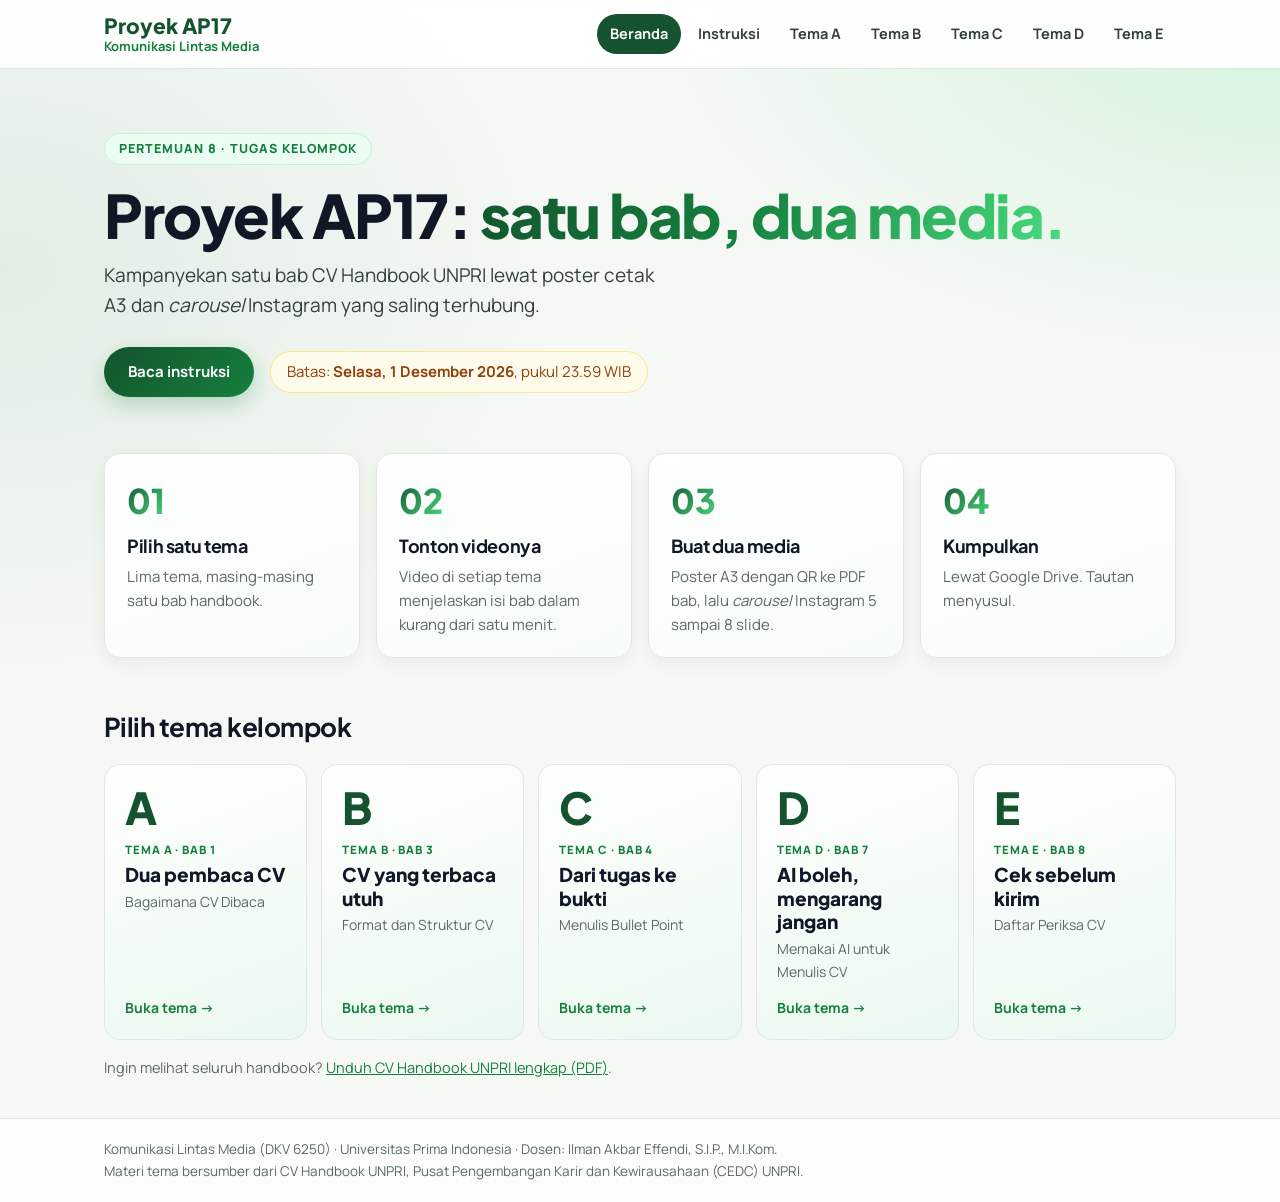
==== index.html @ fe6f1d39 "Situs Proyek AP17 KLM: beranda, instruksi, lima tema dengan video dan PDF Co-Authored-By: Claude Opu" ====
<!doctype html><html lang="id"><head><meta charset="utf-8"><meta name="viewport" content="width=device-width,initial-scale=1">
<title>Beranda · Proyek AP17 KLM</title><meta name="description" content="Proyek AP17 Komunikasi Lintas Media UNPRI">
<link rel="preconnect" href="https://fonts.googleapis.com"><link rel="preconnect" href="https://fonts.gstatic.com" crossorigin>
<link href="https://fonts.googleapis.com/css2?family=IBM+Plex+Mono:wght@500&family=Manrope:wght@400;600;700;800&family=Plus+Jakarta+Sans:wght@600;700;800&display=swap" rel="stylesheet">
<link rel="stylesheet" href="assets/style.css"></head><body><header class="bar"><div class="wrap barin"><a class="brand" href=""><span class="b1">Proyek AP17</span><span class="b2">Komunikasi Lintas Media</span></a><nav class="tabs"><a class="tab on" href="" aria-current="page">Beranda</a><a class="tab" href="instruksi/">Instruksi</a><a class="tab" href="tema-a/">Tema A</a><a class="tab" href="tema-b/">Tema B</a><a class="tab" href="tema-c/">Tema C</a><a class="tab" href="tema-d/">Tema D</a><a class="tab" href="tema-e/">Tema E</a></nav></div></header><main class="wrap"><section class="hero"><span class="pill">PERTEMUAN 8 · TUGAS KELOMPOK</span>
<h1>Proyek AP17: <span class="grad">satu bab, dua media.</span></h1>
<p class="lead">Kampanyekan satu bab CV Handbook UNPRI lewat poster cetak A3 dan <i>carousel</i> Instagram yang saling terhubung.</p>
<div class="herobtn"><a class="btn" href="instruksi/">Baca instruksi</a><span class="due">Batas: <b>Selasa, 1 Desember 2026</b>, pukul 23.59 WIB</span></div></section>
<section class="steps">
<div class="step"><span class="no">01</span><h3>Pilih satu tema</h3><p>Lima tema, masing-masing satu bab handbook.</p></div>
<div class="step"><span class="no">02</span><h3>Tonton videonya</h3><p>Video di setiap tema menjelaskan isi bab dalam kurang dari satu menit.</p></div>
<div class="step"><span class="no">03</span><h3>Buat dua media</h3><p>Poster A3 dengan QR ke PDF bab, lalu <i>carousel</i> Instagram 5 sampai 8 slide.</p></div>
<div class="step"><span class="no">04</span><h3>Kumpulkan</h3><p>Lewat Google Drive. Tautan menyusul.</p></div></section>
<h2 class="sec">Pilih tema kelompok</h2><div class="tgrid"><a class="tcard" href="tema-a/"><span class="tl">A</span><span class="tb">TEMA A · BAB 1</span><span class="tj">Dua pembaca CV</span><span class="ts">Bagaimana CV Dibaca</span><span class="tgo">Buka tema</span></a><a class="tcard" href="tema-b/"><span class="tl">B</span><span class="tb">TEMA B · BAB 3</span><span class="tj">CV yang terbaca utuh</span><span class="ts">Format dan Struktur CV</span><span class="tgo">Buka tema</span></a><a class="tcard" href="tema-c/"><span class="tl">C</span><span class="tb">TEMA C · BAB 4</span><span class="tj">Dari tugas ke bukti</span><span class="ts">Menulis Bullet Point</span><span class="tgo">Buka tema</span></a><a class="tcard" href="tema-d/"><span class="tl">D</span><span class="tb">TEMA D · BAB 7</span><span class="tj">AI boleh, mengarang jangan</span><span class="ts">Memakai AI untuk Menulis CV</span><span class="tgo">Buka tema</span></a><a class="tcard" href="tema-e/"><span class="tl">E</span><span class="tb">TEMA E · BAB 8</span><span class="tj">Cek sebelum kirim</span><span class="ts">Daftar Periksa CV</span><span class="tgo">Buka tema</span></a></div>
<p class="muted small">Ingin melihat seluruh handbook? <a href="pdf/CV_Handbook_UNPRI_Lengkap.pdf">Unduh CV Handbook UNPRI lengkap (PDF)</a>.</p></main>
<footer class="foot"><div class="wrap">Komunikasi Lintas Media (DKV 6250) · Universitas Prima Indonesia · Dosen: Ilman Akbar Effendi, S.I.P., M.I.Kom.<br>Materi tema bersumber dari CV Handbook UNPRI, Pusat Pengembangan Karir dan Kewirausahaan (CEDC) UNPRI.</div></footer>
<script src="assets/site.js"></script></body></html>
---- assets/style.css ----
:root{--deep:#14532D;--acc:#15803D;--light:#4ADE80;--soft:#ECFDF3;--aline:#BBF7D0;--ink:#101828;--ink2:#33413A;--muted:#5B6B60;--muted2:#8B978E;--paper:#F5F8F4;--line:#E1E8DF;--amberT:#92400E;--amberB:#FFFBEB;--amberL:#FDE68A}
*{box-sizing:border-box}
html{scroll-behavior:smooth}
body{margin:0;font-family:Manrope,system-ui,sans-serif;color:var(--ink2);font-size:17px;line-height:1.6;background:radial-gradient(900px 520px at 100% 0,rgba(74,222,128,.20),transparent 70%),radial-gradient(800px 600px at 0 30%,rgba(21,128,61,.09),transparent 70%),var(--paper);background-attachment:fixed;min-height:100vh;display:flex;flex-direction:column}
main{flex:1}
.wrap{max-width:1120px;margin:0 auto;padding:0 24px}
a{color:var(--acc)}
h1,h2,h3{font-family:'Plus Jakarta Sans',sans-serif;color:var(--ink);letter-spacing:-.02em}
.grad{color:var(--acc);background:linear-gradient(120deg,var(--deep),var(--acc) 45%,var(--light));-webkit-background-clip:text;background-clip:text;-webkit-text-fill-color:transparent}
.bar{position:sticky;top:0;z-index:10;background:rgba(255,255,255,.88);backdrop-filter:blur(10px);border-bottom:1px solid var(--line)}
.barin{display:flex;align-items:center;gap:24px;min-height:68px}
.brand{display:flex;flex-direction:column;text-decoration:none;line-height:1.15;flex:none}
.b1{font-family:'Plus Jakarta Sans';font-weight:800;font-size:21px;color:var(--deep)}
.b2{font-weight:700;font-size:13px;color:var(--acc)}
.tabs{display:flex;gap:4px;overflow-x:auto;scrollbar-width:none;margin-left:auto}
.tabs::-webkit-scrollbar{display:none}
.tab{white-space:nowrap;text-decoration:none;color:var(--ink2);font-weight:700;font-size:14.5px;padding:8px 13px;border-radius:999px}
.tab:hover{background:var(--soft);color:var(--deep)}
.tab.on{background:var(--deep);color:#fff}
.pill{display:inline-block;font-weight:800;font-size:12.5px;letter-spacing:.08em;color:var(--acc);background:var(--soft);border:1.5px solid var(--aline);border-radius:999px;padding:5px 14px}
.hero{padding:64px 0 32px}
.hero h1{font-size:clamp(36px,6vw,60px);line-height:1.05;font-weight:800;margin:18px 0 14px;letter-spacing:-.025em}
.lead{font-size:19px;max-width:46ch;color:var(--ink2);margin:0}
.herobtn{display:flex;flex-wrap:wrap;gap:16px;align-items:center;margin-top:26px}
.btn{display:inline-block;text-align:center;text-decoration:none;font-weight:700;font-size:15px;color:#fff;background:linear-gradient(135deg,var(--deep),var(--acc));border-radius:999px;padding:13px 24px;box-shadow:0 8px 20px rgba(21,128,61,.25)}
.btn:hover{filter:brightness(1.08)}
.btn2{display:inline-block;text-align:center;text-decoration:none;font-weight:700;font-size:15px;color:var(--deep);background:#fff;border:1.5px solid var(--aline);border-radius:999px;padding:11px 22px}
.due{font-size:15px;color:var(--amberT);background:var(--amberB);border:1.5px solid var(--amberL);border-radius:999px;padding:8px 16px}
.steps{display:grid;grid-template-columns:repeat(4,1fr);gap:16px;margin:24px 0 48px}
.step{background:linear-gradient(160deg,#fff,#F6FCF8);border:1px solid var(--line);border-radius:16px;padding:20px 22px;box-shadow:0 6px 18px rgba(16,24,40,.05)}
.step .no{font-family:'Plus Jakarta Sans';font-weight:800;font-size:34px;color:var(--acc);background:linear-gradient(135deg,var(--deep),var(--light));-webkit-background-clip:text;background-clip:text;-webkit-text-fill-color:transparent}
.step h3{margin:4px 0 4px;font-size:18px}.step p{margin:0;font-size:15px;color:var(--muted)}
h2.sec{font-size:26px;margin:0 0 16px}
.tgrid{display:grid;grid-template-columns:repeat(auto-fill,minmax(200px,1fr));gap:14px;margin-bottom:16px}
.tcard{position:relative;display:flex;flex-direction:column;gap:4px;text-decoration:none;background:linear-gradient(160deg,#fff,#EAF8EF);border:1px solid var(--line);border-radius:16px;padding:20px;color:var(--ink2);transition:transform .15s,box-shadow .15s;min-height:210px}
.tcard:hover{transform:translateY(-3px);box-shadow:0 14px 30px rgba(16,24,40,.10)}
.tl{font-family:'Plus Jakarta Sans';font-weight:800;font-size:44px;line-height:1;color:var(--deep)}
.tb{font-size:11.5px;font-weight:800;letter-spacing:.08em;color:var(--acc);margin-top:8px}
.tj{font-family:'Plus Jakarta Sans';font-weight:800;font-size:19px;color:var(--ink);line-height:1.25}
.ts{font-size:14px;color:var(--muted)}
.tgo{margin-top:auto;padding-top:10px;font-weight:700;font-size:14px;color:var(--acc)}
.tgo:after{content:" \2192"}
.muted{color:var(--muted)}.small{font-size:14.5px}
.doc{max-width:780px;margin:48px auto 24px;background:#fff;border:1px solid var(--line);border-radius:18px;padding:40px 48px;box-shadow:0 10px 30px rgba(16,24,40,.06)}
.doc h1{font-size:clamp(28px,4vw,40px);line-height:1.12;margin:16px 0 20px;font-weight:800}
.doc h2{font-size:21px;margin:30px 0 10px;padding-top:4px}
.doc ol{padding-left:22px}.doc li{margin:6px 0}
.meta{display:grid;grid-template-columns:200px 1fr;gap:8px 16px;margin:0;padding:18px 20px;background:var(--soft);border:1px solid var(--aline);border-radius:14px}
.meta dt{font-weight:700;color:var(--deep)}.meta dd{margin:0}
code{font-family:'IBM Plex Mono',monospace;font-size:.86em;background:var(--paper);border:1px solid var(--line);border-radius:6px;padding:1px 6px;word-break:break-all}
.callout{background:var(--paper);border-left:4px solid var(--acc);border-radius:0 12px 12px 0;padding:14px 18px;margin-top:20px}
.tlist{display:grid;gap:8px}.tlist a{display:block;text-decoration:none;color:var(--ink2);background:var(--paper);border:1px solid var(--line);border-radius:12px;padding:10px 14px}.tlist a:hover{border-color:var(--aline);background:var(--soft)}
.thead{padding:48px 0 20px}
.thead h1{font-size:clamp(34px,5.5vw,56px);line-height:1.05;font-weight:800;margin:16px 0 12px;letter-spacing:-.025em}
.vid{background:#fff;border:1px solid var(--line);border-radius:18px;padding:10px;box-shadow:0 14px 34px rgba(16,24,40,.10)}
.vid video{display:block;width:100%;border-radius:12px;aspect-ratio:16/9;background:#F5F8F4}
.two{display:grid;grid-template-columns:1.6fr 1fr;gap:18px;margin:22px 0 28px;align-items:start}
.card{background:#fff;border:1px solid var(--line);border-radius:16px;padding:24px 26px}
.card h2{font-size:21px;margin:0 0 10px}
.inti{padding-left:22px;margin:0 0 12px}.inti li{margin:10px 0}.inti li::marker{font-family:'Plus Jakarta Sans';font-weight:800;color:var(--acc)}
.kit{display:flex;flex-direction:column;gap:10px;background:linear-gradient(160deg,#fff,#F6FCF8)}
.kit p{margin:0}
.qr{width:170px;height:170px;align-self:center;border:1px solid var(--line);border-radius:10px;margin:4px 0}
.url{display:flex;gap:8px;align-items:stretch}.url code{flex:1;font-size:12.5px;padding:8px}
.copy{font:700 13.5px Manrope,sans-serif;border:1.5px solid var(--aline);background:var(--soft);color:var(--deep);border-radius:10px;padding:0 14px;cursor:pointer}
.pn{display:flex;justify-content:space-between;gap:12px;margin-bottom:48px}
.pn a{text-decoration:none;font-weight:700;font-size:15px;background:#fff;border:1px solid var(--line);border-radius:999px;padding:10px 18px}
.pn a:not(.r):before{content:"\2190  "}.pn a.r:after{content:"  \2192"}
.foot{border-top:1px solid var(--line);background:rgba(255,255,255,.7);font-size:13.5px;color:var(--muted);padding:20px 0;margin-top:24px}
@media (max-width:900px){.steps{grid-template-columns:1fr 1fr}.two{grid-template-columns:1fr}}
@media (max-width:640px){.barin{flex-direction:column;align-items:stretch;gap:6px;padding-top:10px;padding-bottom:8px}.tabs{margin-left:0}.b1{font-size:19px}.wrap{padding:0 16px}.steps{grid-template-columns:1fr}.doc{padding:26px 20px;margin-top:24px}.meta{grid-template-columns:1fr;gap:2px}.meta dd{margin-bottom:8px}.hero{padding-top:36px}.pn{flex-direction:column}}
@media (prefers-reduced-motion:reduce){.tcard{transition:none}html{scroll-behavior:auto}}
@media (max-width:640px){.steps{grid-template-columns:1fr 1fr;gap:10px}.step{padding:14px 14px}.step .no{font-size:26px}.step h3{font-size:16px}.step p{font-size:13.5px}.tgrid{grid-template-columns:1fr 1fr;gap:10px}.tcard{min-height:170px;padding:16px}.tl{font-size:34px}.tj{font-size:16.5px}}
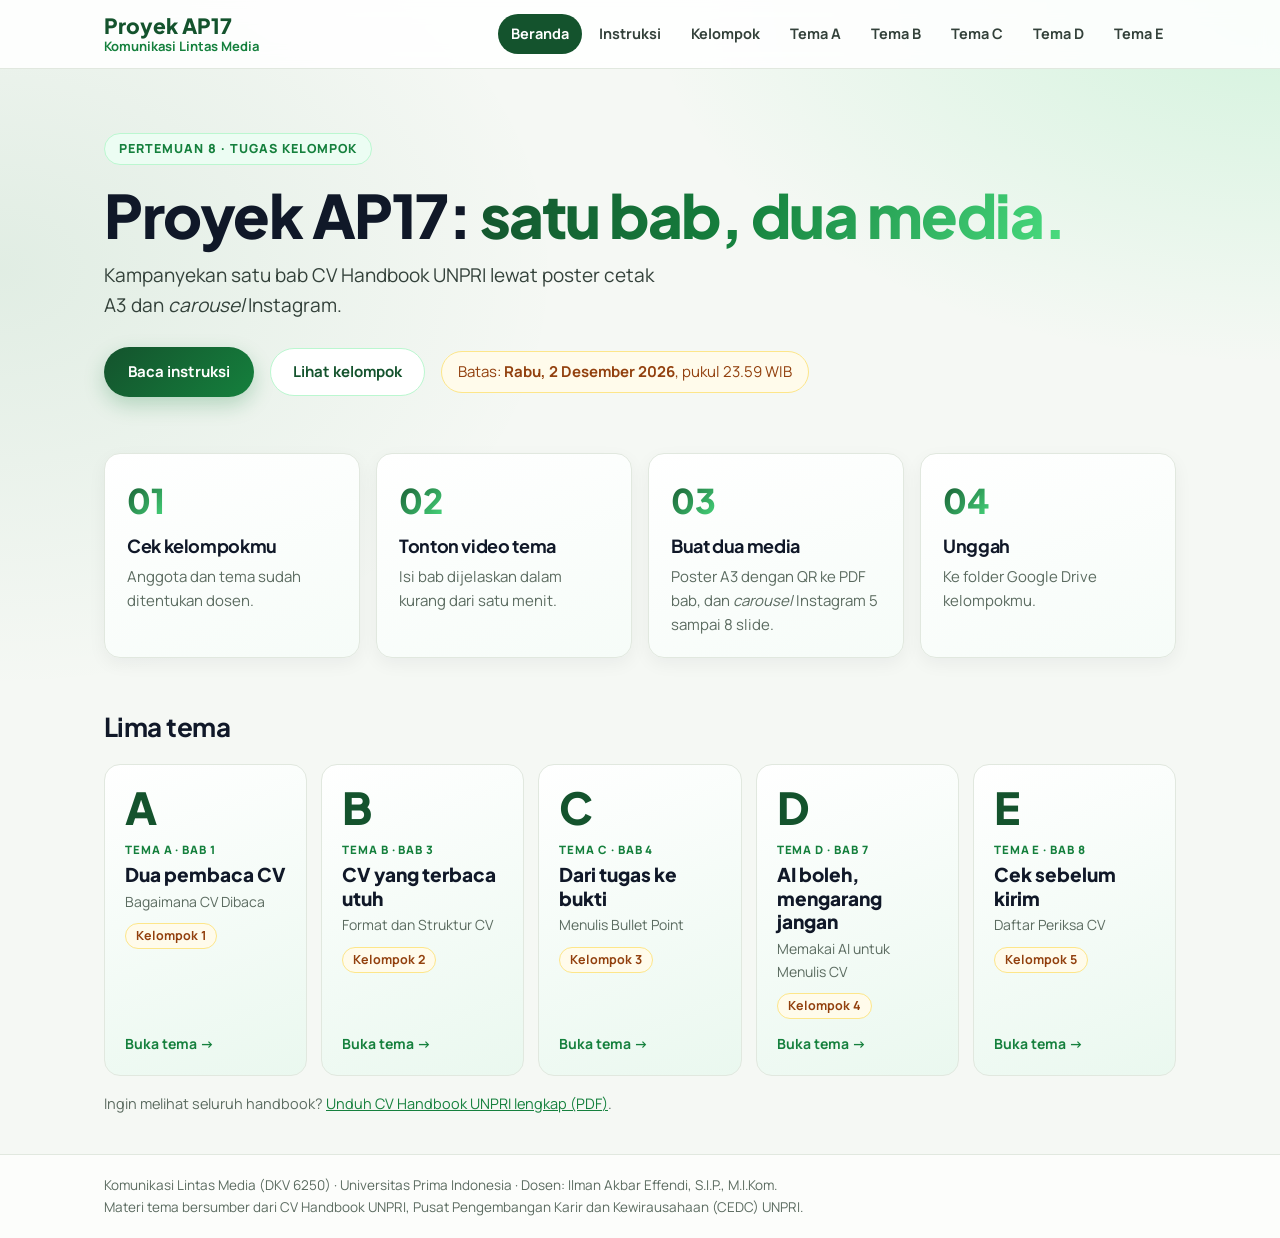
==== commit 3d0b5443: "Instruksi berbentuk poin, halaman Kelompok, rubrik, logo CEDC, batas 2 Desember Co-Authored-By: Clau" ====
--- a/index.html
+++ b/index.html
@@ -2,16 +2,16 @@
 <title>Beranda · Proyek AP17 KLM</title><meta name="description" content="Proyek AP17 Komunikasi Lintas Media UNPRI">
 <link rel="preconnect" href="https://fonts.googleapis.com"><link rel="preconnect" href="https://fonts.gstatic.com" crossorigin>
 <link href="https://fonts.googleapis.com/css2?family=IBM+Plex+Mono:wght@500&family=Manrope:wght@400;600;700;800&family=Plus+Jakarta+Sans:wght@600;700;800&display=swap" rel="stylesheet">
-<link rel="stylesheet" href="assets/style.css"></head><body><header class="bar"><div class="wrap barin"><a class="brand" href=""><span class="b1">Proyek AP17</span><span class="b2">Komunikasi Lintas Media</span></a><nav class="tabs"><a class="tab on" href="" aria-current="page">Beranda</a><a class="tab" href="instruksi/">Instruksi</a><a class="tab" href="tema-a/">Tema A</a><a class="tab" href="tema-b/">Tema B</a><a class="tab" href="tema-c/">Tema C</a><a class="tab" href="tema-d/">Tema D</a><a class="tab" href="tema-e/">Tema E</a></nav></div></header><main class="wrap"><section class="hero"><span class="pill">PERTEMUAN 8 · TUGAS KELOMPOK</span>
+<link rel="stylesheet" href="assets/style.css"></head><body><header class="bar"><div class="wrap barin"><a class="brand" href=""><span class="b1">Proyek AP17</span><span class="b2">Komunikasi Lintas Media</span></a><nav class="tabs"><a class="tab on" href="" aria-current="page">Beranda</a><a class="tab" href="instruksi/">Instruksi</a><a class="tab" href="kelompok/">Kelompok</a><a class="tab" href="tema-a/">Tema A</a><a class="tab" href="tema-b/">Tema B</a><a class="tab" href="tema-c/">Tema C</a><a class="tab" href="tema-d/">Tema D</a><a class="tab" href="tema-e/">Tema E</a></nav></div></header><main class="wrap"><section class="hero"><span class="pill">PERTEMUAN 8 · TUGAS KELOMPOK</span>
 <h1>Proyek AP17: <span class="grad">satu bab, dua media.</span></h1>
-<p class="lead">Kampanyekan satu bab CV Handbook UNPRI lewat poster cetak A3 dan <i>carousel</i> Instagram yang saling terhubung.</p>
-<div class="herobtn"><a class="btn" href="instruksi/">Baca instruksi</a><span class="due">Batas: <b>Selasa, 1 Desember 2026</b>, pukul 23.59 WIB</span></div></section>
+<p class="lead">Kampanyekan satu bab CV Handbook UNPRI lewat poster cetak A3 dan <i>carousel</i> Instagram.</p>
+<div class="herobtn"><a class="btn" href="instruksi/">Baca instruksi</a><a class="btn2" href="kelompok/">Lihat kelompok</a><span class="due">Batas: <b>Rabu, 2 Desember 2026</b>, pukul 23.59 WIB</span></div></section>
 <section class="steps">
-<div class="step"><span class="no">01</span><h3>Pilih satu tema</h3><p>Lima tema, masing-masing satu bab handbook.</p></div>
-<div class="step"><span class="no">02</span><h3>Tonton videonya</h3><p>Video di setiap tema menjelaskan isi bab dalam kurang dari satu menit.</p></div>
-<div class="step"><span class="no">03</span><h3>Buat dua media</h3><p>Poster A3 dengan QR ke PDF bab, lalu <i>carousel</i> Instagram 5 sampai 8 slide.</p></div>
-<div class="step"><span class="no">04</span><h3>Kumpulkan</h3><p>Lewat Google Drive. Tautan menyusul.</p></div></section>
-<h2 class="sec">Pilih tema kelompok</h2><div class="tgrid"><a class="tcard" href="tema-a/"><span class="tl">A</span><span class="tb">TEMA A · BAB 1</span><span class="tj">Dua pembaca CV</span><span class="ts">Bagaimana CV Dibaca</span><span class="tgo">Buka tema</span></a><a class="tcard" href="tema-b/"><span class="tl">B</span><span class="tb">TEMA B · BAB 3</span><span class="tj">CV yang terbaca utuh</span><span class="ts">Format dan Struktur CV</span><span class="tgo">Buka tema</span></a><a class="tcard" href="tema-c/"><span class="tl">C</span><span class="tb">TEMA C · BAB 4</span><span class="tj">Dari tugas ke bukti</span><span class="ts">Menulis Bullet Point</span><span class="tgo">Buka tema</span></a><a class="tcard" href="tema-d/"><span class="tl">D</span><span class="tb">TEMA D · BAB 7</span><span class="tj">AI boleh, mengarang jangan</span><span class="ts">Memakai AI untuk Menulis CV</span><span class="tgo">Buka tema</span></a><a class="tcard" href="tema-e/"><span class="tl">E</span><span class="tb">TEMA E · BAB 8</span><span class="tj">Cek sebelum kirim</span><span class="ts">Daftar Periksa CV</span><span class="tgo">Buka tema</span></a></div>
+<div class="step"><span class="no">01</span><h3>Cek kelompokmu</h3><p>Anggota dan tema sudah ditentukan dosen.</p></div>
+<div class="step"><span class="no">02</span><h3>Tonton video tema</h3><p>Isi bab dijelaskan dalam kurang dari satu menit.</p></div>
+<div class="step"><span class="no">03</span><h3>Buat dua media</h3><p>Poster A3 dengan QR ke PDF bab, dan <i>carousel</i> Instagram 5 sampai 8 slide.</p></div>
+<div class="step"><span class="no">04</span><h3>Unggah</h3><p>Ke folder Google Drive kelompokmu.</p></div></section>
+<h2 class="sec">Lima tema</h2><div class="tgrid"><a class="tcard" href="tema-a/"><span class="tl">A</span><span class="tb">TEMA A · BAB 1</span><span class="tj">Dua pembaca CV</span><span class="ts">Bagaimana CV Dibaca</span><span class="tk">Kelompok 1</span><span class="tgo">Buka tema</span></a><a class="tcard" href="tema-b/"><span class="tl">B</span><span class="tb">TEMA B · BAB 3</span><span class="tj">CV yang terbaca utuh</span><span class="ts">Format dan Struktur CV</span><span class="tk">Kelompok 2</span><span class="tgo">Buka tema</span></a><a class="tcard" href="tema-c/"><span class="tl">C</span><span class="tb">TEMA C · BAB 4</span><span class="tj">Dari tugas ke bukti</span><span class="ts">Menulis Bullet Point</span><span class="tk">Kelompok 3</span><span class="tgo">Buka tema</span></a><a class="tcard" href="tema-d/"><span class="tl">D</span><span class="tb">TEMA D · BAB 7</span><span class="tj">AI boleh, mengarang jangan</span><span class="ts">Memakai AI untuk Menulis CV</span><span class="tk">Kelompok 4</span><span class="tgo">Buka tema</span></a><a class="tcard" href="tema-e/"><span class="tl">E</span><span class="tb">TEMA E · BAB 8</span><span class="tj">Cek sebelum kirim</span><span class="ts">Daftar Periksa CV</span><span class="tk">Kelompok 5</span><span class="tgo">Buka tema</span></a></div>
 <p class="muted small">Ingin melihat seluruh handbook? <a href="pdf/CV_Handbook_UNPRI_Lengkap.pdf">Unduh CV Handbook UNPRI lengkap (PDF)</a>.</p></main>
 <footer class="foot"><div class="wrap">Komunikasi Lintas Media (DKV 6250) · Universitas Prima Indonesia · Dosen: Ilman Akbar Effendi, S.I.P., M.I.Kom.<br>Materi tema bersumber dari CV Handbook UNPRI, Pusat Pengembangan Karir dan Kewirausahaan (CEDC) UNPRI.</div></footer>
 <script src="assets/site.js"></script></body></html>
--- a/assets/style.css
+++ b/assets/style.css
@@ -71,3 +71,33 @@
 @media (max-width:640px){.barin{flex-direction:column;align-items:stretch;gap:6px;padding-top:10px;padding-bottom:8px}.tabs{margin-left:0}.b1{font-size:19px}.wrap{padding:0 16px}.steps{grid-template-columns:1fr}.doc{padding:26px 20px;margin-top:24px}.meta{grid-template-columns:1fr;gap:2px}.meta dd{margin-bottom:8px}.hero{padding-top:36px}.pn{flex-direction:column}}
 @media (prefers-reduced-motion:reduce){.tcard{transition:none}html{scroll-behavior:auto}}
 @media (max-width:640px){.steps{grid-template-columns:1fr 1fr;gap:10px}.step{padding:14px 14px}.step .no{font-size:26px}.step h3{font-size:16px}.step p{font-size:13.5px}.tgrid{grid-template-columns:1fr 1fr;gap:10px}.tcard{min-height:170px;padding:16px}.tl{font-size:34px}.tj{font-size:16.5px}}
+.tk{font-size:12.5px;font-weight:700;color:var(--amberT);background:var(--amberB);border:1px solid var(--amberL);border-radius:999px;padding:2px 10px;align-self:flex-start;margin-top:6px}
+.bl{padding-left:20px;margin:14px 0 0;font-size:17px}.bl li{margin:4px 0}
+.kgrid{display:grid;grid-template-columns:repeat(auto-fill,minmax(320px,1fr));gap:16px;margin:8px 0 48px}
+.kcard{background:linear-gradient(160deg,#fff,#F6FCF8);border:1px solid var(--line);border-radius:16px;padding:22px 24px;box-shadow:0 6px 18px rgba(16,24,40,.05);display:flex;flex-direction:column}
+.khead{display:flex;justify-content:space-between;align-items:center;gap:10px;flex-wrap:wrap}
+.kn{font-family:'Plus Jakarta Sans';font-weight:800;font-size:24px;color:var(--deep)}
+.kcard h3{margin:10px 0 6px;font-size:19px}
+.kl{padding-left:22px;margin:4px 0 16px;columns:1}.kl li{margin:3px 0}
+.kbtn{display:flex;gap:10px;flex-wrap:wrap;margin-top:auto}.kbtn .btn,.kbtn .btn2{padding:10px 18px;font-size:14px}
+.kband{display:flex;flex-wrap:wrap;gap:10px 16px;align-items:center;justify-content:space-between;margin-top:18px;background:var(--soft);border:1px solid var(--aline);border-radius:14px;padding:12px 16px;font-size:15.5px}
+.kband a{font-weight:700;white-space:nowrap}
+.doc ul{padding-left:22px}.doc ul li{margin:6px 0}.doc ul ul{margin:4px 0}
+.fn{display:grid;grid-template-columns:1fr 1fr;gap:14px}
+.fn>div{border:1px solid var(--line);border-radius:14px;padding:16px 18px;background:linear-gradient(160deg,#fff,#F6FCF8)}
+.fn b{display:block;font-family:'Plus Jakarta Sans';color:var(--ink);font-size:17px;margin:4px 0 2px}
+.fn ul{margin:6px 0 8px;padding-left:20px;font-size:15.5px}
+.fk{font-size:12px;font-weight:800;letter-spacing:.08em;color:var(--acc)}
+.fr{font-size:13px;color:var(--muted)}
+pre{font-family:'IBM Plex Mono',monospace;font-size:14px;line-height:1.55;background:var(--paper);border:1px solid var(--line);border-radius:12px;padding:14px 16px;overflow-x:auto}
+.rb{width:100%;border-collapse:collapse;font-size:15.5px}
+.rb th{text-align:left;font-size:12.5px;letter-spacing:.06em;text-transform:uppercase;color:var(--acc);background:var(--soft);padding:10px 12px}
+.rb td{padding:10px 12px;border-bottom:1px solid var(--line);vertical-align:top}
+.rb td:last-child,.rb th:last-child{text-align:right;white-space:nowrap}
+.rb tr.g td{font-weight:800;color:var(--deep);background:#F6FCF8;font-family:'Plus Jakarta Sans'}
+.logos{display:grid;grid-template-columns:1fr 1fr;gap:12px;margin-bottom:16px}
+.lg{display:flex;flex-direction:column;gap:8px;text-decoration:none;border:1px solid var(--line);border-radius:12px;padding:14px;background:#fff;font-size:13.5px;font-weight:700}
+.lg img{width:100%;height:auto}
+.lg.dk{background:var(--deep);color:#fff}
+@media (max-width:640px){.fn,.logos{grid-template-columns:1fr}.kgrid{grid-template-columns:1fr}.rb{font-size:14px}.rb td,.rb th{padding:8px}}
+main{min-width:0;width:100%}.doc{min-width:0;overflow-wrap:break-word}.doc pre{max-width:100%;white-space:pre-wrap}.doc code{word-break:break-all}
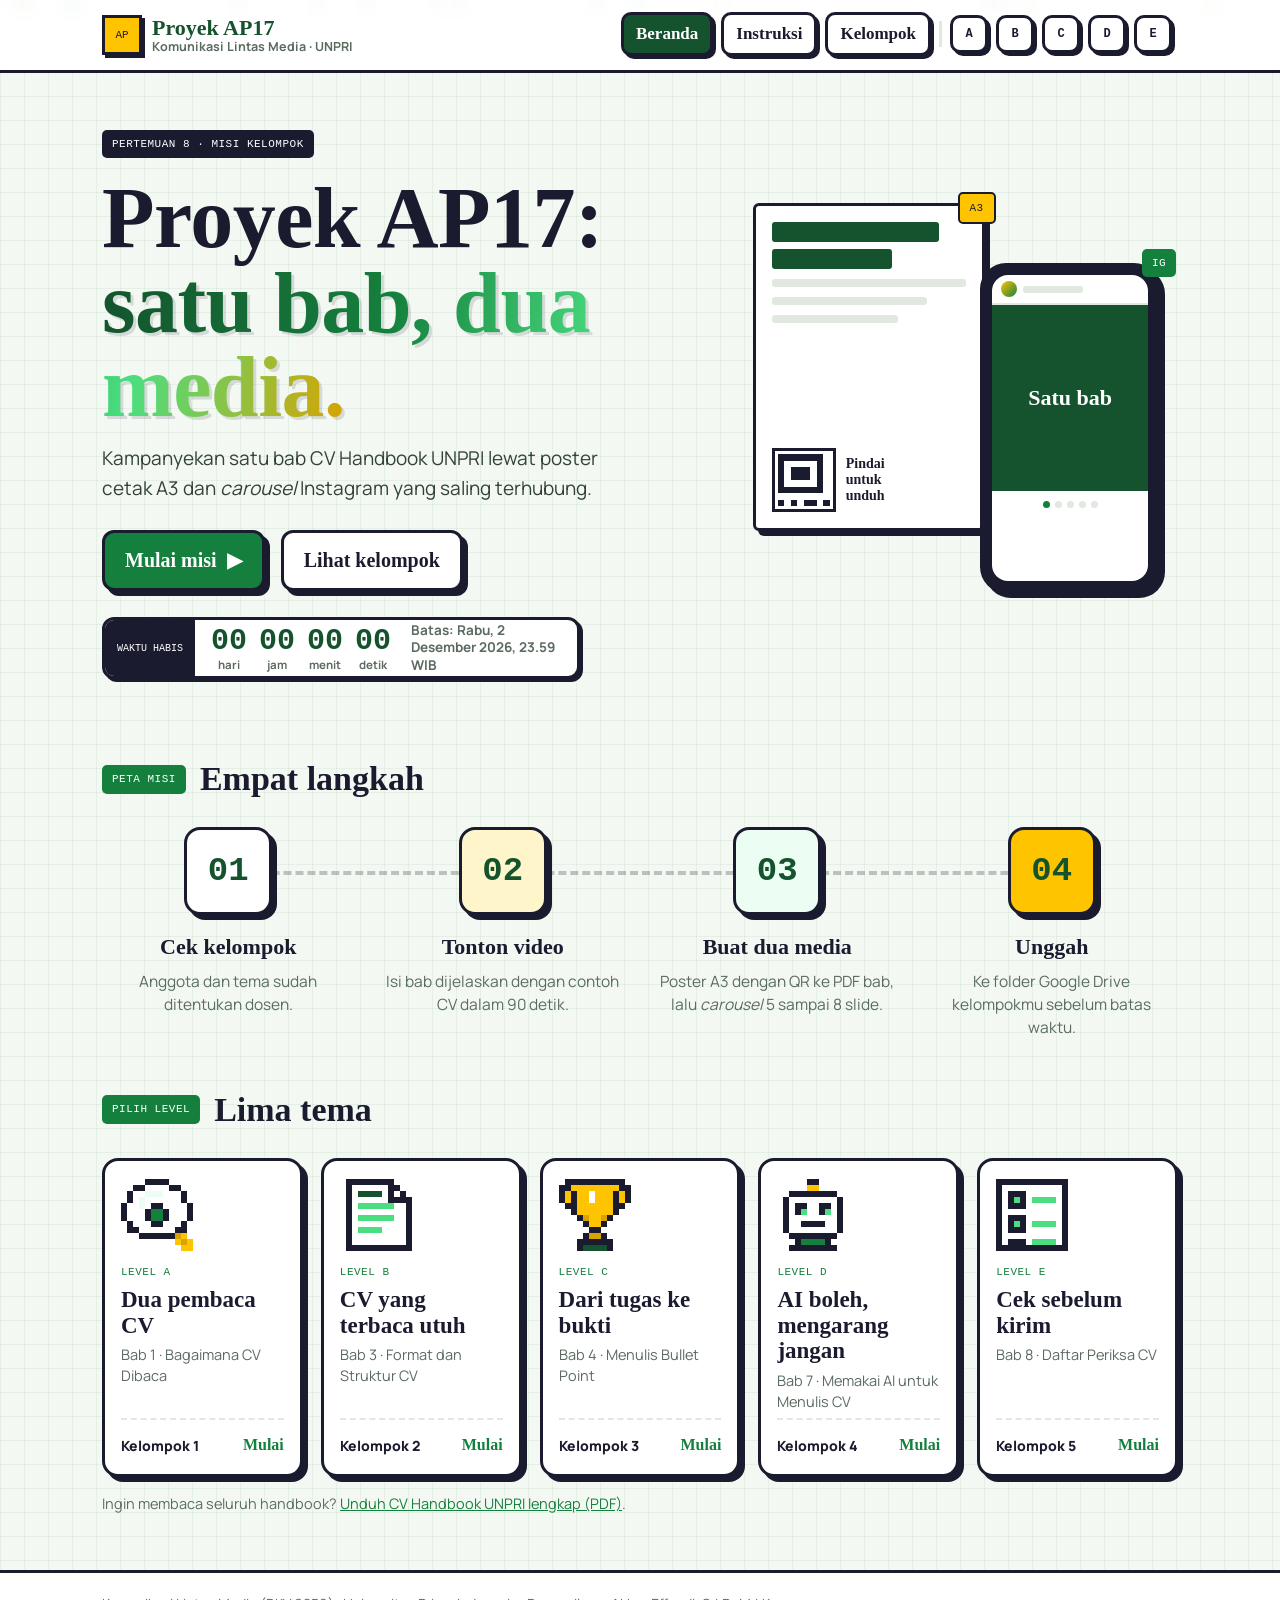
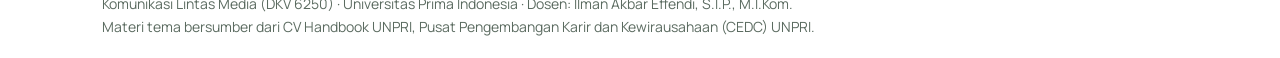
==== commit a1f60394: "Rombak tampilan situs: gaya misi game dengan font pixel yang tetap terbaca Co-Authored-By: Claude Op" ====
--- a/index.html
+++ b/index.html
@@ -1,17 +1,23 @@
 <!doctype html><html lang="id"><head><meta charset="utf-8"><meta name="viewport" content="width=device-width,initial-scale=1">
-<title>Beranda · Proyek AP17 KLM</title><meta name="description" content="Proyek AP17 Komunikasi Lintas Media UNPRI">
+<title>Beranda · Proyek AP17 KLM</title><meta name="description" content="Proyek AP17 Komunikasi Lintas Media UNPRI: poster A3 dan carousel Instagram untuk CV Handbook UNPRI.">
 <link rel="preconnect" href="https://fonts.googleapis.com"><link rel="preconnect" href="https://fonts.gstatic.com" crossorigin>
-<link href="https://fonts.googleapis.com/css2?family=IBM+Plex+Mono:wght@500&family=Manrope:wght@400;600;700;800&family=Plus+Jakarta+Sans:wght@600;700;800&display=swap" rel="stylesheet">
-<link rel="stylesheet" href="assets/style.css"></head><body><header class="bar"><div class="wrap barin"><a class="brand" href=""><span class="b1">Proyek AP17</span><span class="b2">Komunikasi Lintas Media</span></a><nav class="tabs"><a class="tab on" href="" aria-current="page">Beranda</a><a class="tab" href="instruksi/">Instruksi</a><a class="tab" href="kelompok/">Kelompok</a><a class="tab" href="tema-a/">Tema A</a><a class="tab" href="tema-b/">Tema B</a><a class="tab" href="tema-c/">Tema C</a><a class="tab" href="tema-d/">Tema D</a><a class="tab" href="tema-e/">Tema E</a></nav></div></header><main class="wrap"><section class="hero"><span class="pill">PERTEMUAN 8 · TUGAS KELOMPOK</span>
-<h1>Proyek AP17: <span class="grad">satu bab, dua media.</span></h1>
-<p class="lead">Kampanyekan satu bab CV Handbook UNPRI lewat poster cetak A3 dan <i>carousel</i> Instagram.</p>
-<div class="herobtn"><a class="btn" href="instruksi/">Baca instruksi</a><a class="btn2" href="kelompok/">Lihat kelompok</a><span class="due">Batas: <b>Rabu, 2 Desember 2026</b>, pukul 23.59 WIB</span></div></section>
-<section class="steps">
-<div class="step"><span class="no">01</span><h3>Cek kelompokmu</h3><p>Anggota dan tema sudah ditentukan dosen.</p></div>
-<div class="step"><span class="no">02</span><h3>Tonton video tema</h3><p>Isi bab dijelaskan dalam kurang dari satu menit.</p></div>
-<div class="step"><span class="no">03</span><h3>Buat dua media</h3><p>Poster A3 dengan QR ke PDF bab, dan <i>carousel</i> Instagram 5 sampai 8 slide.</p></div>
-<div class="step"><span class="no">04</span><h3>Unggah</h3><p>Ke folder Google Drive kelompokmu.</p></div></section>
-<h2 class="sec">Lima tema</h2><div class="tgrid"><a class="tcard" href="tema-a/"><span class="tl">A</span><span class="tb">TEMA A · BAB 1</span><span class="tj">Dua pembaca CV</span><span class="ts">Bagaimana CV Dibaca</span><span class="tk">Kelompok 1</span><span class="tgo">Buka tema</span></a><a class="tcard" href="tema-b/"><span class="tl">B</span><span class="tb">TEMA B · BAB 3</span><span class="tj">CV yang terbaca utuh</span><span class="ts">Format dan Struktur CV</span><span class="tk">Kelompok 2</span><span class="tgo">Buka tema</span></a><a class="tcard" href="tema-c/"><span class="tl">C</span><span class="tb">TEMA C · BAB 4</span><span class="tj">Dari tugas ke bukti</span><span class="ts">Menulis Bullet Point</span><span class="tk">Kelompok 3</span><span class="tgo">Buka tema</span></a><a class="tcard" href="tema-d/"><span class="tl">D</span><span class="tb">TEMA D · BAB 7</span><span class="tj">AI boleh, mengarang jangan</span><span class="ts">Memakai AI untuk Menulis CV</span><span class="tk">Kelompok 4</span><span class="tgo">Buka tema</span></a><a class="tcard" href="tema-e/"><span class="tl">E</span><span class="tb">TEMA E · BAB 8</span><span class="tj">Cek sebelum kirim</span><span class="ts">Daftar Periksa CV</span><span class="tk">Kelompok 5</span><span class="tgo">Buka tema</span></a></div>
-<p class="muted small">Ingin melihat seluruh handbook? <a href="pdf/CV_Handbook_UNPRI_Lengkap.pdf">Unduh CV Handbook UNPRI lengkap (PDF)</a>.</p></main>
+<link href="https://fonts.googleapis.com/css2?family=Manrope:wght@400;600;700;800&display=swap" rel="stylesheet">
+<link rel="preload" href="assets/fonts/pixelify-sans-700.woff2" as="font" type="font/woff2" crossorigin>
+<link rel="stylesheet" href="assets/game.css?v=3"></head><body><header class="hud"><div class="wrap hudin"><a class="brand" href=""><span class="logo">AP</span><span class="bt"><span class="b1">Proyek AP17</span><span class="b2">Komunikasi Lintas Media · UNPRI</span></span></a><nav class="tabs" aria-label="Navigasi"><a class="tab on" href="" aria-current="page">Beranda</a><a class="tab" href="instruksi/">Instruksi</a><a class="tab" href="kelompok/">Kelompok</a><span class="sep"></span><a class="tab lv" href="tema-a/" title="Tema A: Dua pembaca CV" aria-label="Tema A">A</a><a class="tab lv" href="tema-b/" title="Tema B: CV yang terbaca utuh" aria-label="Tema B">B</a><a class="tab lv" href="tema-c/" title="Tema C: Dari tugas ke bukti" aria-label="Tema C">C</a><a class="tab lv" href="tema-d/" title="Tema D: AI boleh, mengarang jangan" aria-label="Tema D">D</a><a class="tab lv" href="tema-e/" title="Tema E: Cek sebelum kirim" aria-label="Tema E">E</a></nav></div></header><main><div class="wrap"><section class="hero"><div class="pop"><span class="tagpx">PERTEMUAN 8 · MISI KELOMPOK</span>
+<h1 class="h-xl">Proyek AP17:<br><span class="grad">satu bab, dua media.</span></h1>
+<p class="lead">Kampanyekan satu bab CV Handbook UNPRI lewat poster cetak A3 dan <i>carousel</i> Instagram yang saling terhubung.</p>
+<div class="herobtn"><a class="btn" href="instruksi/">Mulai misi <span class="ar">▶</span></a><a class="btn alt" href="kelompok/">Lihat kelompok</a></div>
+<div class="clock" data-deadline="2026-12-02T23:59:00+07:00"><span class="cl">SISA WAKTU</span><div class="cv"><div class="u"><b data-u="d">00</b><span>hari</span></div><div class="u"><b data-u="h">00</b><span>jam</span></div><div class="u"><b data-u="m">00</b><span>menit</span></div><div class="u"><b data-u="s">00</b><span>detik</span></div></div><span class="due">Batas: Rabu, 2 Desember 2026, 23.59 WIB</span></div></div>
+<div class="stage pop" aria-hidden="true"><div class="poster"><span class="a3 tagpx y">A3</span><div class="t1"></div><div class="t2"></div><div class="ln"></div><div class="ln" style="width:80%"></div><div class="ln" style="width:65%"></div><div class="qrw"><div class="qrpx"><i></i><i></i><i></i><i></i><i></i><i></i><i></i><i class="o"></i><i></i><i class="o"></i><i class="o"></i><i class="o"></i><i class="o"></i><i class="o"></i><i></i><i class="o"></i><i></i><i class="o"></i><i></i><i></i><i></i><i class="o"></i><i></i><i class="o"></i><i></i><i class="o"></i><i></i><i></i><i></i><i class="o"></i><i></i><i class="o"></i><i></i><i class="o"></i><i class="o"></i><i class="o"></i><i class="o"></i><i class="o"></i><i></i><i class="o"></i><i></i><i></i><i></i><i></i><i></i><i></i><i></i><i class="o"></i><i class="o"></i><i class="o"></i><i class="o"></i><i class="o"></i><i class="o"></i><i class="o"></i><i class="o"></i><i class="o"></i><i></i><i class="o"></i><i></i><i class="o"></i><i></i><i></i><i class="o"></i><i></i></div><span class="scan">Pindai<br>untuk<br>unduh</span></div></div>
+
+<div class="phone"><span class="car tagpx g">IG</span><div class="scr"><div class="ig"><i></i><s></s></div><div class="track"><div class="sl" style="background:#14532d">Satu bab</div><div class="sl" style="background:#15803d">Satu pesan</div><div class="sl" style="background:#d9a300">Dua media</div><div class="sl" style="background:#14532d">Pindai QR</div><div class="sl" style="background:#15803d">Unduh PDF</div></div><div class="dots"><i class="on"></i><i></i><i></i><i></i><i></i></div></div></div></div></section>
+<div class="sec rv"><span class="tagpx g">PETA MISI</span><h2>Empat langkah</h2></div>
+<div class="map"><div class="node rv" data-d="0"><div class="tile"><b>01</b></div><h3>Cek kelompok</h3><p>Anggota dan tema sudah ditentukan dosen.</p></div>
+<div class="node rv" data-d="1"><div class="tile"><b>02</b></div><h3>Tonton video</h3><p>Isi bab dijelaskan dengan contoh CV dalam 90 detik.</p></div>
+<div class="node rv" data-d="2"><div class="tile"><b>03</b></div><h3>Buat dua media</h3><p>Poster A3 dengan QR ke PDF bab, lalu <i>carousel</i> 5 sampai 8 slide.</p></div>
+<div class="node rv" data-d="3"><div class="tile"><b>04</b></div><h3>Unggah</h3><p>Ke folder Google Drive kelompokmu sebelum batas waktu.</p></div></div>
+<div class="sec rv"><span class="tagpx g">PILIH LEVEL</span><h2>Lima tema</h2></div>
+<div class="levels"><a class="lvl rv" data-d="0" data-level="a" href="tema-a/"><img class="ico" src="assets/px/a.svg" alt=""><span class="lv">LEVEL A</span><span class="tj">Dua pembaca CV</span><span class="ts">Bab 1 · Bagaimana CV Dibaca</span><span class="tk"><span>Kelompok 1</span><em data-prog>Mulai</em></span><span class="done tagpx y">SELESAI</span></a><a class="lvl rv" data-d="1" data-level="b" href="tema-b/"><img class="ico" src="assets/px/b.svg" alt=""><span class="lv">LEVEL B</span><span class="tj">CV yang terbaca utuh</span><span class="ts">Bab 3 · Format dan Struktur CV</span><span class="tk"><span>Kelompok 2</span><em data-prog>Mulai</em></span><span class="done tagpx y">SELESAI</span></a><a class="lvl rv" data-d="2" data-level="c" href="tema-c/"><img class="ico" src="assets/px/c.svg" alt=""><span class="lv">LEVEL C</span><span class="tj">Dari tugas ke bukti</span><span class="ts">Bab 4 · Menulis Bullet Point</span><span class="tk"><span>Kelompok 3</span><em data-prog>Mulai</em></span><span class="done tagpx y">SELESAI</span></a><a class="lvl rv" data-d="3" data-level="d" href="tema-d/"><img class="ico" src="assets/px/d.svg" alt=""><span class="lv">LEVEL D</span><span class="tj">AI boleh, mengarang jangan</span><span class="ts">Bab 7 · Memakai AI untuk Menulis CV</span><span class="tk"><span>Kelompok 4</span><em data-prog>Mulai</em></span><span class="done tagpx y">SELESAI</span></a><a class="lvl rv" data-d="4" data-level="e" href="tema-e/"><img class="ico" src="assets/px/e.svg" alt=""><span class="lv">LEVEL E</span><span class="tj">Cek sebelum kirim</span><span class="ts">Bab 8 · Daftar Periksa CV</span><span class="tk"><span>Kelompok 5</span><em data-prog>Mulai</em></span><span class="done tagpx y">SELESAI</span></a></div>
+<p class="muted small rv">Ingin membaca seluruh handbook? <a href="pdf/CV_Handbook_UNPRI_Lengkap.pdf">Unduh CV Handbook UNPRI lengkap (PDF)</a>.</p><div style="height:40px"></div></div></main>
 <footer class="foot"><div class="wrap">Komunikasi Lintas Media (DKV 6250) · Universitas Prima Indonesia · Dosen: Ilman Akbar Effendi, S.I.P., M.I.Kom.<br>Materi tema bersumber dari CV Handbook UNPRI, Pusat Pengembangan Karir dan Kewirausahaan (CEDC) UNPRI.</div></footer>
-<script src="assets/site.js"></script></body></html>+<script src="assets/game.js?v=3"></script></body></html>
--- a/assets/game.css
+++ b/assets/game.css
@@ -0,0 +1,276 @@
+/* Proyek AP17 KLM · tampilan "misi" bergaya game.
+   Font pixel hanya untuk judul dan label pendek; teks bacaan memakai Manrope. */
+@font-face{font-family:"NumUi";src:url("fonts/chakra-petch-600.woff2") format("woff2");font-weight:400 600;font-display:swap;unicode-range:U+0028-0029,U+002B-002F,U+0030-003A,U+0025}
+@font-face{font-family:"NumUi";src:url("fonts/chakra-petch-700.woff2") format("woff2");font-weight:700 900;font-display:swap;unicode-range:U+0028-0029,U+002B-002F,U+0030-003A,U+0025}
+@font-face{font-family:"Chakra";src:url("fonts/chakra-petch-700.woff2") format("woff2");font-weight:400 900;font-display:swap}
+@font-face{font-family:"Press Start 2P";src:url("fonts/press-start-2p.woff2") format("woff2");font-weight:400;font-display:swap}
+@font-face{font-family:"Pixelify Sans";src:url("fonts/pixelify-sans-400.woff2") format("woff2");font-weight:400 500;font-display:swap}
+@font-face{font-family:"Pixelify Sans";src:url("fonts/pixelify-sans-600.woff2") format("woff2");font-weight:600;font-display:swap}
+@font-face{font-family:"Pixelify Sans";src:url("fonts/pixelify-sans-700.woff2") format("woff2");font-weight:700 900;font-display:swap}
+
+:root{
+  --deep:#14532d;--acc:#15803d;--light:#4ade80;--soft:#ecfdf3;--lineg:#bbf7d0;
+  --gold:#ffc400;--golds:#d9a300;--goldsoft:#fff5ca;--goldink:#5c3d00;
+  --red:#b91c1c;--redsoft:#fef2f2;
+  --ink:#1b1b2f;--ink2:#33413a;--muted:#5b6b60;--paper:#f4f8f3;--card:#fff;--line:#e1e8df;
+  --px:"Press Start 2P",ui-monospace,monospace;
+  --disp:"NumUi","Pixelify Sans",system-ui,sans-serif;
+  --read:Manrope,system-ui,sans-serif;
+  --num:"Chakra",ui-monospace,monospace;
+  --spring:cubic-bezier(.34,1.56,.64,1);
+  --b:3px solid var(--ink);--sh:5px 5px 0 var(--ink);--sh2:3px 3px 0 var(--ink);
+}
+*{box-sizing:border-box;-webkit-tap-highlight-color:transparent}
+html{scroll-behavior:smooth}
+body{margin:0;font-family:var(--read);font-size:17px;line-height:1.65;color:var(--ink2);background-color:var(--paper);
+  background-image:linear-gradient(rgba(21,128,61,.07) 1px,transparent 1px),linear-gradient(90deg,rgba(21,128,61,.07) 1px,transparent 1px);
+  background-size:24px 24px;-webkit-font-smoothing:antialiased;min-height:100vh;display:flex;flex-direction:column}
+main{flex:1;position:relative;z-index:1;min-width:0;width:100%}
+.wrap{max-width:1120px;margin:0 auto;padding:0 22px}
+a{color:var(--acc)}
+b,strong{color:var(--ink)}
+code{font-family:var(--num);font-size:.92em;background:var(--soft);border:2px solid var(--lineg);border-radius:6px;padding:0 6px;word-break:break-all;color:var(--deep)}
+
+/* latar: permata pixel melayang */
+#gems{position:fixed;inset:0;pointer-events:none;z-index:0;overflow:hidden}
+#gems i{position:absolute;width:10px;height:10px;background:var(--light);box-shadow:inset -2px -2px 0 var(--acc),0 0 0 2px var(--ink);opacity:.22;animation:drift linear infinite}
+#gems i.y{background:var(--gold);box-shadow:inset -2px -2px 0 var(--golds),0 0 0 2px var(--ink)}
+@keyframes drift{from{transform:translateY(105vh) rotate(0)}to{transform:translateY(-10vh) rotate(360deg)}}
+
+/* HUD atas */
+.hud{position:sticky;top:0;z-index:20;background:rgba(255,255,255,.92);backdrop-filter:blur(8px);border-bottom:var(--b)}
+.hudin{display:flex;align-items:center;gap:18px;min-height:70px}
+.brand{display:flex;align-items:center;gap:10px;text-decoration:none;flex:none}
+.brand .logo{width:40px;height:40px;background:var(--gold);border:var(--b);box-shadow:var(--sh2);display:grid;place-items:center;font-family:var(--px);font-size:11px;color:var(--ink);animation:bump 2.6s ease-in-out infinite}
+.brand .bt{display:flex;flex-direction:column;line-height:1.15}
+.brand .b1{font-family:"Pixelify Sans";font-weight:700;font-size:22px;color:var(--deep)}
+.brand .b2{font-weight:700;font-size:12.5px;color:var(--muted)}
+@keyframes bump{0%,80%,100%{transform:translateY(0)}88%{transform:translateY(-6px)}}
+.tabs{display:flex;gap:8px;margin-left:auto;align-items:center;overflow-x:auto;scrollbar-width:none;padding:6px 6px 8px}
+.tabs::-webkit-scrollbar{display:none}
+.tab{white-space:nowrap;text-decoration:none;font-family:"Pixelify Sans";font-weight:600;font-size:17px;color:var(--ink);background:#fff;border:var(--b);border-radius:10px;box-shadow:var(--sh2);padding:5px 12px;transition:transform .12s,box-shadow .12s}
+.tab:hover{transform:translate(-1px,-2px);box-shadow:4px 5px 0 var(--ink)}
+.tab:active{transform:translate(2px,2px);box-shadow:none}
+.tab.on{background:var(--deep);color:#fff}
+.tab.lv{width:38px;padding:5px 0;text-align:center;font-family:var(--px);font-size:12px;line-height:1.9}
+.tabs .sep{width:3px;height:26px;background:var(--line);flex:none}
+
+/* label kecil gaya HUD */
+.tagpx{display:inline-block;font-family:var(--px);font-size:11px;letter-spacing:.5px;color:#fff;background:var(--ink);padding:7px 10px;border-radius:5px;line-height:1.3}
+.tagpx.g{background:var(--acc)}.tagpx.y{background:var(--gold);color:var(--ink);border:2px solid var(--ink)}.tagpx.r{background:var(--red)}
+
+/* judul */
+.h-xl{font-family:"Pixelify Sans";font-weight:700;font-size:clamp(46px,7.4vw,86px);line-height:.98;letter-spacing:-.5px;margin:18px 0 14px;color:var(--ink)}
+.h-l{font-family:"Pixelify Sans";font-weight:700;font-size:clamp(34px,5vw,56px);line-height:1.02;margin:14px 0 12px;color:var(--ink)}
+.h-m{font-family:"Pixelify Sans";font-weight:700;font-size:30px;line-height:1.1;margin:0 0 14px;color:var(--ink)}
+.grad{color:var(--acc);background:linear-gradient(100deg,#14532d 0%,#15803d 40%,#4ade80 70%,#d9a300 100%);-webkit-background-clip:text;background-clip:text;-webkit-text-fill-color:transparent;filter:drop-shadow(3px 3px 0 rgba(27,27,47,.14))}
+.lead{font-size:19px;line-height:1.6;max-width:44ch;color:var(--ink2);margin:0}
+
+/* tombol */
+.btn{display:inline-flex;align-items:center;gap:10px;text-decoration:none;font-family:"Pixelify Sans";font-weight:700;font-size:20px;color:#fff;background:var(--acc);border:var(--b);border-radius:12px;box-shadow:var(--sh);padding:11px 20px;cursor:pointer;transition:transform .12s,box-shadow .12s,background .2s;position:relative}
+.btn:hover{transform:translate(-2px,-2px);box-shadow:7px 7px 0 var(--ink);background:#16a34a}
+.btn:active{transform:translate(4px,4px);box-shadow:none}
+.btn.alt{background:#fff;color:var(--ink)}.btn.alt:hover{background:var(--soft)}
+.btn.gold{background:var(--gold);color:var(--ink)}.btn.gold:hover{background:#ffd23f}
+.btn.sm{font-size:16px;padding:7px 14px;box-shadow:var(--sh2)}
+.btn .ar{display:inline-block;transition:transform .2s}
+.btn:hover .ar{transform:translateX(4px)}
+.blink{animation:blink 1.1s steps(2) infinite}
+@keyframes blink{50%{opacity:0}}
+
+/* kartu */
+.card{background:var(--card);border:var(--b);border-radius:14px;box-shadow:var(--sh);padding:24px 26px;position:relative}
+.card>.label{position:absolute;top:-15px;left:16px}
+.pop{animation:popIn .5s var(--spring) both}
+@keyframes popIn{from{opacity:0;transform:translateY(18px) scale(.97)}}
+
+/* HERO */
+.hero{display:grid;grid-template-columns:1.15fr .85fr;gap:34px;align-items:center;padding:54px 0 30px}
+.herobtn{display:flex;flex-wrap:wrap;gap:16px;margin-top:26px}
+.clock{margin-top:26px;display:inline-flex;align-items:stretch;gap:0;border:var(--b);border-radius:12px;box-shadow:var(--sh2);background:#fff;overflow:hidden}
+.clock .cl{background:var(--ink);color:#fff;font-family:var(--px);font-size:10px;line-height:1.5;padding:10px 12px;display:flex;align-items:center}
+.clock .cv{display:flex;gap:12px;padding:6px 16px;align-items:center}
+.clock .u{display:flex;flex-direction:column;align-items:center;line-height:1}
+.clock .u b{font-family:var(--num);font-size:30px;color:var(--deep)}
+.clock .u span{font-size:11.5px;font-weight:700;color:var(--muted);margin-top:3px}
+.clock .due{font-size:13.5px;font-weight:700;color:var(--muted);padding:0 14px 0 4px;align-self:center;max-width:170px;line-height:1.3}
+/* ilustrasi dua media */
+.stage{position:relative;height:420px}
+.poster{position:absolute;left:4%;top:10px;width:232px;height:328px;background:#fff;border:var(--b);border-radius:6px;box-shadow:var(--sh);padding:16px;animation:bob 4s ease-in-out infinite;transform-origin:50% 100%}
+.poster .t1{height:20px;background:var(--deep);border-radius:3px;width:86%}
+.poster .t2{height:20px;background:var(--deep);border-radius:3px;width:62%;margin-top:7px}
+.poster .ln{height:8px;background:var(--line);border-radius:3px;margin-top:10px}
+.poster .qrw{position:absolute;left:16px;bottom:16px;display:flex;align-items:center;gap:10px}
+.qrpx{width:64px;height:64px;display:grid;grid-template-columns:repeat(8,1fr);border:3px solid var(--ink);background:#fff;padding:3px;gap:0}
+.qrpx i{background:var(--ink)}.qrpx i.o{background:transparent}
+.poster .scan{font-family:"Pixelify Sans";font-weight:700;font-size:14px;line-height:1.15;color:var(--ink)}
+.poster .a3{position:absolute;right:-14px;top:-14px}
+.phone{position:absolute;right:4%;top:70px;width:180px;height:330px;background:var(--ink);border-radius:26px;padding:12px;box-shadow:var(--sh);animation:bob 4s ease-in-out infinite;animation-delay:-2s}
+.phone .scr{background:#fff;border-radius:16px;height:100%;overflow:hidden;position:relative}
+.phone .ig{height:30px;border-bottom:2px solid var(--line);display:flex;align-items:center;gap:6px;padding:0 9px}
+.phone .ig i{width:16px;height:16px;border-radius:50%;background:linear-gradient(135deg,var(--gold),var(--acc))}
+.phone .ig s{height:7px;width:60px;background:var(--line);border-radius:3px}
+.phone .track{display:flex;width:500%;animation:swipe 12s steps(1) infinite}
+.phone .sl{width:20%;height:186px;display:grid;place-items:center;font-family:"Pixelify Sans";font-weight:700;font-size:22px;color:#fff;text-align:center;line-height:1.1;padding:10px;transition:none}
+.phone .dots{display:flex;gap:5px;justify-content:center;margin-top:10px}
+.phone .dots i{width:7px;height:7px;border-radius:50%;background:var(--line)}
+.phone .dots i.on{background:var(--acc)}
+.phone .car{position:absolute;right:-16px;top:-14px}
+.link{position:absolute;left:41%;top:190px;font-family:var(--px);font-size:22px;color:var(--gold);text-shadow:2px 2px 0 var(--ink);animation:hop 1.6s ease-in-out infinite}
+@keyframes bob{0%,100%{transform:translateY(0) rotate(-1.5deg)}50%{transform:translateY(-10px) rotate(1deg)}}
+@keyframes hop{0%,100%{transform:translateY(0)}40%{transform:translateY(-12px) scale(1.06,.94)}}
+@keyframes swipe{0%{transform:translateX(0)}20%{transform:translateX(-20%)}40%{transform:translateX(-40%)}60%{transform:translateX(-60%)}80%{transform:translateX(-80%)}}
+
+/* peta misi */
+.sec{margin:42px 0 20px;display:flex;align-items:center;gap:14px}
+.sec h2{font-family:"Pixelify Sans";font-weight:700;font-size:34px;margin:0;color:var(--ink)}
+.map{display:grid;grid-template-columns:repeat(4,1fr);gap:22px;position:relative}
+.map:before{content:"";position:absolute;left:8%;right:8%;top:44px;border-top:4px dashed var(--ink);opacity:.25;z-index:0}
+.node{position:relative;z-index:1;text-align:center;padding:0 6px}
+.node .tile{width:88px;height:88px;margin:0 auto 14px;background:#fff;border:var(--b);border-radius:16px;box-shadow:var(--sh);display:grid;place-items:center;transition:transform .2s var(--spring)}
+.node:hover .tile{transform:translateY(-8px) rotate(-3deg)}
+.node .tile b{font-family:var(--num);font-size:34px;color:var(--deep)}
+.node:nth-child(2) .tile{background:var(--goldsoft)}.node:nth-child(3) .tile{background:var(--soft)}.node:nth-child(4) .tile{background:var(--gold)}
+.node h3{font-family:"Pixelify Sans";font-weight:700;font-size:22px;margin:0 0 4px;color:var(--ink)}
+.node p{margin:0;font-size:15.5px;line-height:1.5;color:var(--muted)}
+
+/* pilih level */
+.levels{display:grid;grid-template-columns:repeat(5,1fr);gap:18px;margin-bottom:12px}
+.lvl{position:relative;display:flex;flex-direction:column;gap:6px;text-decoration:none;background:#fff;border:var(--b);border-radius:16px;box-shadow:var(--sh);padding:18px 16px 16px;color:var(--ink2);transition:transform .18s var(--spring),box-shadow .18s;min-height:300px}
+.lvl:hover{transform:translate(-3px,-6px) rotate(-1deg);box-shadow:8px 11px 0 var(--ink)}
+.lvl:active{transform:translate(3px,3px);box-shadow:none}
+.lvl .ico{width:72px;height:72px;image-rendering:pixelated;margin-bottom:6px;transition:transform .3s var(--spring)}
+.lvl:hover .ico{transform:scale(1.12) rotate(-6deg)}
+.lvl .lv{font-family:var(--px);font-size:11px;color:var(--acc);letter-spacing:.5px}
+.lvl .tj{font-family:"Pixelify Sans";font-weight:700;font-size:23px;line-height:1.12;color:var(--ink)}
+.lvl .ts{font-size:14.5px;line-height:1.45;color:var(--muted)}
+.lvl .tk{margin-top:auto;display:flex;align-items:center;justify-content:space-between;gap:8px;padding-top:12px;border-top:2px dashed var(--line)}
+.lvl .tk span{font-weight:800;font-size:14px;color:var(--ink)}
+.lvl .tk em{font-style:normal;font-family:"Pixelify Sans";font-weight:700;font-size:16px;color:var(--acc)}
+.lvl .done{position:absolute;top:-12px;right:-10px;display:none}
+.lvl.isdone .done{display:inline-block}
+.muted{color:var(--muted)}.small{font-size:14.5px}
+
+/* tim */
+.teams{display:grid;grid-template-columns:repeat(auto-fill,minmax(330px,1fr));gap:26px;margin:10px 0 50px}
+.team{display:flex;flex-direction:column;gap:12px;transition:transform .18s var(--spring)}
+.team:hover{transform:translateY(-4px)}
+.team .th{display:flex;align-items:center;gap:14px}
+.team .th img{width:58px;height:58px;image-rendering:pixelated;flex:none}
+.team .tn{font-family:"Pixelify Sans";font-weight:700;font-size:30px;line-height:1;color:var(--ink)}
+.team .tt{font-weight:700;font-size:15px;color:var(--muted)}
+.mem{list-style:none;margin:0;padding:0;display:grid;gap:8px}
+.mem li{display:flex;align-items:center;gap:12px;font-weight:700;font-size:16.5px;color:var(--ink);background:var(--paper);border:2px solid var(--line);border-radius:10px;padding:6px 10px;transition:transform .15s}
+.mem li:hover{transform:translateX(4px);border-color:var(--lineg)}
+.av{width:30px;height:30px;flex:none;border:2.5px solid var(--ink);border-radius:6px;display:grid;place-items:center;font-family:var(--px);font-size:10px;color:var(--ink)}
+.team .row{display:flex;gap:10px;flex-wrap:wrap;margin-top:auto}
+
+/* halaman dokumen (instruksi) */
+.brief{display:grid;grid-template-columns:240px 1fr;gap:34px;align-items:start;margin:8px 0 60px}
+.toc{position:sticky;top:96px;display:flex;flex-direction:column;gap:8px}
+.toc a{text-decoration:none;font-family:"Pixelify Sans";font-weight:600;font-size:17px;color:var(--ink);background:#fff;border:2.5px solid var(--ink);border-radius:9px;padding:6px 12px;box-shadow:2px 2px 0 var(--ink);transition:transform .12s,background .2s}
+.toc a:hover{transform:translateX(4px)}
+.toc a.on{background:var(--gold)}
+.stack{display:flex;flex-direction:column;gap:34px;min-width:0}
+.card h3{font-family:"Pixelify Sans";font-weight:700;font-size:26px;margin:4px 0 12px;color:var(--ink)}
+.card ul,.card ol{padding-left:22px;margin:6px 0}.card li{margin:7px 0}
+.card li::marker{color:var(--acc);font-weight:800}
+.stats{display:grid;grid-template-columns:repeat(auto-fill,minmax(190px,1fr));gap:12px}
+.stat{border:2.5px solid var(--ink);border-radius:10px;padding:10px 14px;background:var(--paper)}
+.stat span{display:block;font-size:12.5px;font-weight:800;letter-spacing:.06em;text-transform:uppercase;color:var(--muted)}
+.stat b{font-size:16.5px;line-height:1.4;display:block;margin-top:2px}
+.stat.hot{background:var(--goldsoft)}
+.duo{display:grid;grid-template-columns:1fr 1fr;gap:18px}
+.duo>div{border:2.5px solid var(--ink);border-radius:12px;padding:16px 18px;background:var(--soft)}
+.duo>div:last-child{background:var(--goldsoft)}
+.duo .fh{display:flex;align-items:center;gap:10px;margin-bottom:6px}
+.duo .fh img{width:40px;height:40px;image-rendering:pixelated}
+.duo b.big{font-family:"Pixelify Sans";font-size:22px;line-height:1.15}
+.duo .fr{font-size:13.5px;font-weight:700;color:var(--muted)}
+.term{background:var(--ink);color:#d1fadf;border-radius:12px;padding:16px 18px;font-family:var(--num);font-size:15.5px;line-height:1.7;white-space:pre-wrap;border:var(--b);box-shadow:var(--sh2);margin-top:12px}
+.term .c{color:var(--gold)}
+.score{display:flex;flex-direction:column;gap:14px}
+.sg{border:2.5px solid var(--ink);border-radius:12px;overflow:hidden}
+.sg .sgh{display:flex;justify-content:space-between;align-items:center;background:var(--ink);color:#fff;padding:8px 14px;font-family:"Pixelify Sans";font-weight:700;font-size:19px}
+.sg .sgh b{color:var(--gold);font-family:var(--num);font-size:20px}
+.sr{display:grid;grid-template-columns:1fr 160px;gap:14px;align-items:center;padding:10px 14px;border-top:2px solid var(--line)}
+.sr .nm{font-weight:800;color:var(--ink);font-size:15.5px}.sr .ds{font-size:14.5px;color:var(--muted);line-height:1.45}
+.bar{height:18px;border:2.5px solid var(--ink);border-radius:6px;background:#fff;position:relative;overflow:hidden}
+.bar i{position:absolute;left:0;top:0;bottom:0;width:0;background:repeating-linear-gradient(90deg,var(--light) 0 8px,var(--acc) 8px 10px);transition:width 1.1s var(--spring)}
+.bar em{position:absolute;right:6px;top:-3px;font-style:normal;font-family:var(--num);font-weight:700;font-size:14px;color:var(--ink)}
+.card.warn{background:var(--redsoft)}
+.card.warn li::marker{color:var(--red)}
+.logos{display:grid;grid-template-columns:1fr 1fr;gap:14px;margin:8px 0 14px}
+.lg{display:flex;flex-direction:column;gap:8px;text-decoration:none;border:2.5px solid var(--ink);border-radius:12px;padding:14px;background:#fff;font-size:14px;font-weight:700;color:var(--ink);transition:transform .15s}
+.lg:hover{transform:translateY(-3px)}
+.lg img{width:100%;height:auto}.lg.dk{background:var(--deep);color:#fff}
+.chips{display:flex;flex-wrap:wrap;gap:10px}
+.chip{text-decoration:none;font-weight:700;font-size:15px;color:var(--ink);background:#fff;border:2.5px solid var(--ink);border-radius:999px;padding:5px 14px;transition:transform .15s,background .2s}
+.chip:hover{transform:translateY(-2px);background:var(--soft)}
+
+/* halaman level */
+.lhead{display:grid;grid-template-columns:auto 1fr;gap:26px;align-items:center;padding:44px 0 22px}
+.lhead .ico{width:120px;height:120px;image-rendering:pixelated;animation:bob 4s ease-in-out infinite}
+.screen{background:var(--ink);border:var(--b);border-radius:18px;box-shadow:var(--sh);padding:12px}
+.screen .sbar{display:flex;align-items:center;gap:8px;color:#fff;font-family:var(--px);font-size:10px;padding:2px 4px 10px}
+.screen .sbar i{width:12px;height:12px;border-radius:50%;background:var(--red)}.screen .sbar i:nth-child(2){background:var(--gold)}.screen .sbar i:nth-child(3){background:var(--light)}
+.screen .sbar span{margin-left:8px;opacity:.85}
+.screen video{display:block;width:100%;aspect-ratio:16/9;border-radius:10px;background:#000}
+.lgrid{display:grid;grid-template-columns:1.55fr 1fr;gap:28px;margin:30px 0 30px;align-items:start}
+.tips{display:grid;gap:14px;counter-reset:t}
+.tip{display:grid;grid-template-columns:46px 1fr;gap:14px;align-items:start;background:#fff;border:2.5px solid var(--ink);border-radius:12px;padding:14px 16px;box-shadow:var(--sh2);transition:transform .15s}
+.tip:hover{transform:translateX(5px)}
+.tip .n{width:42px;height:42px;background:var(--gold);border:2.5px solid var(--ink);border-radius:8px;display:grid;place-items:center;font-family:var(--num);font-size:20px;color:var(--ink)}
+.tip p{margin:0;font-size:16.5px;line-height:1.6}
+.side{display:flex;flex-direction:column;gap:30px}
+.qrcard{text-align:center}
+.qrcard img.qr{width:180px;height:180px;border:2.5px solid var(--ink);border-radius:10px;image-rendering:pixelated}
+.qrcard .btns{display:flex;flex-direction:column;gap:12px;margin-top:14px}
+.qrcard .btns .btn{justify-content:center}
+.url{display:flex;gap:8px;margin-top:14px;text-align:left}
+.url code{flex:1;font-size:12px;padding:8px;line-height:1.4}
+.copy{font-family:"Pixelify Sans";font-weight:700;font-size:16px;border:2.5px solid var(--ink);background:var(--gold);color:var(--ink);border-radius:9px;padding:0 12px;cursor:pointer;box-shadow:2px 2px 0 var(--ink)}
+.copy:active{transform:translate(2px,2px);box-shadow:none}
+.inv{display:flex;flex-direction:column;gap:10px}
+.item{display:flex;gap:12px;align-items:flex-start;text-decoration:none;color:var(--ink2);border:2.5px solid var(--ink);border-radius:12px;padding:10px 12px;background:#fff;transition:transform .15s,background .2s}
+.item:hover{transform:translate(-2px,-2px);background:var(--soft);box-shadow:3px 3px 0 var(--ink)}
+.item img{width:38px;height:38px;image-rendering:pixelated;flex:none}
+.item b{display:block;font-size:15.5px}.item span{display:block;font-size:13.5px;line-height:1.45;color:var(--muted)}
+/* checklist misi */
+.quest .xp{display:flex;align-items:center;gap:12px;margin:4px 0 14px}
+.quest .xp .bar{flex:1;height:22px}
+.quest .xp b{font-family:var(--num);font-size:20px;min-width:70px;text-align:right}
+.ql{list-style:none;margin:0;padding:0;display:grid;gap:8px}
+.ql label{display:flex;gap:12px;align-items:center;cursor:pointer;font-weight:700;font-size:15.5px;color:var(--ink);border:2px solid var(--line);border-radius:10px;padding:8px 10px;transition:background .2s,border-color .2s,transform .12s}
+.ql label:hover{border-color:var(--lineg);transform:translateX(3px)}
+.ql input{position:absolute;opacity:0;pointer-events:none}
+.ql .bx{width:26px;height:26px;flex:none;border:2.5px solid var(--ink);border-radius:6px;background:#fff;display:grid;place-items:center;font-family:var(--px);font-size:12px;color:#fff;transition:background .2s}
+.ql input:checked+.bx{background:var(--acc);animation:numpop .35s var(--spring)}
+.ql input:checked+.bx:after{content:"✓";font-family:system-ui;font-size:17px;font-weight:900}
+.ql input:checked~.qt{color:var(--muted);text-decoration:line-through;text-decoration-thickness:2px}
+.ql input:focus-visible+.bx{outline:3px solid var(--gold);outline-offset:2px}
+.ql small{display:block;font-weight:600;font-size:12.5px;color:var(--muted);text-decoration:none}
+@keyframes numpop{0%{transform:scale(1)}40%{transform:scale(1.3)}100%{transform:scale(1)}}
+.pn{display:flex;justify-content:space-between;gap:14px;margin:10px 0 60px;flex-wrap:wrap}
+
+/* efek */
+.fx{position:fixed;z-index:60;pointer-events:none;font-family:"Pixelify Sans";font-weight:700;font-size:22px;color:var(--acc);text-shadow:2px 2px 0 #fff;animation:floatUp 1s ease-out forwards}
+@keyframes floatUp{from{opacity:1;transform:translate(-50%,0) scale(.8)}20%{transform:translate(-50%,-10px) scale(1.15)}to{opacity:0;transform:translate(-50%,-60px)}}
+.confetti{position:fixed;top:-20px;z-index:70;width:10px;height:10px;border:2px solid var(--ink);pointer-events:none;animation:cfall linear forwards}
+@keyframes cfall{to{transform:translateY(110vh) rotate(720deg)}}
+.stampx{position:fixed;left:50%;top:40%;z-index:80;transform:translate(-50%,-50%);pointer-events:none}
+.stampx div{font-family:"Pixelify Sans";font-weight:700;font-size:44px;line-height:1.05;text-align:center;color:var(--acc);background:#fff;border:5px solid var(--acc);border-radius:16px;padding:14px 26px;box-shadow:var(--sh);animation:stampIn 2.2s ease forwards}
+@keyframes stampIn{0%{transform:scale(2.4) rotate(-8deg);opacity:0}18%{transform:scale(1) rotate(-3deg);opacity:1}80%{opacity:1}100%{opacity:0;transform:scale(1) rotate(-3deg)}}
+.rv{opacity:0;transform:translateY(22px);transition:opacity .5s ease,transform .55s var(--spring)}
+.rv.in{opacity:1;transform:none}
+
+.foot{position:relative;z-index:1;border-top:var(--b);background:#fff;font-size:14px;color:var(--muted);padding:20px 0;line-height:1.6}
+
+@media (max-width:980px){.hero{grid-template-columns:1fr}.stage{height:380px;max-width:520px}.levels{grid-template-columns:repeat(2,1fr)}.lgrid{grid-template-columns:1fr}.brief{grid-template-columns:1fr}.toc{position:static;flex-direction:row;flex-wrap:wrap}.map{grid-template-columns:1fr 1fr}.map:before{display:none}}
+@media (max-width:640px){.hudin{flex-direction:column;align-items:stretch;gap:6px;padding:8px 0 2px}.tabs{margin-left:0}.wrap{padding:0 16px}.levels{grid-template-columns:1fr}.lvl{min-height:0}.duo,.logos{grid-template-columns:1fr}.lhead{grid-template-columns:1fr}.lhead .ico{width:84px;height:84px}.card{padding:20px 18px}.sr{grid-template-columns:1fr}.clock{flex-wrap:wrap}.clock .cl{width:100%}.stage{height:330px}.poster{width:180px;height:256px;left:0;padding:12px}.poster .qrw{left:12px;bottom:12px}.qrpx{width:52px;height:52px}.phone{right:2%;top:50px;width:150px;height:270px}.phone .sl{height:150px;font-size:19px}.phone .car{right:-6px}.sec{flex-wrap:wrap;gap:10px}.sec h2{font-size:28px}.teams{grid-template-columns:1fr}}
+@media (prefers-reduced-motion:reduce){*{animation:none!important;transition:none!important}#gems{display:none}.rv{opacity:1;transform:none}}
+
+.card .ql{padding:0;margin:0}.card .ql li{margin:0}.card .ql li::marker{content:none}
+.ltr{font-family:var(--px);font-size:.7em;margin:0 1px}
+.card .mem{padding:0;margin:0}.card .mem li{margin:0}.card .mem li::marker{content:none}
+.btn.sm{font-size:17px}
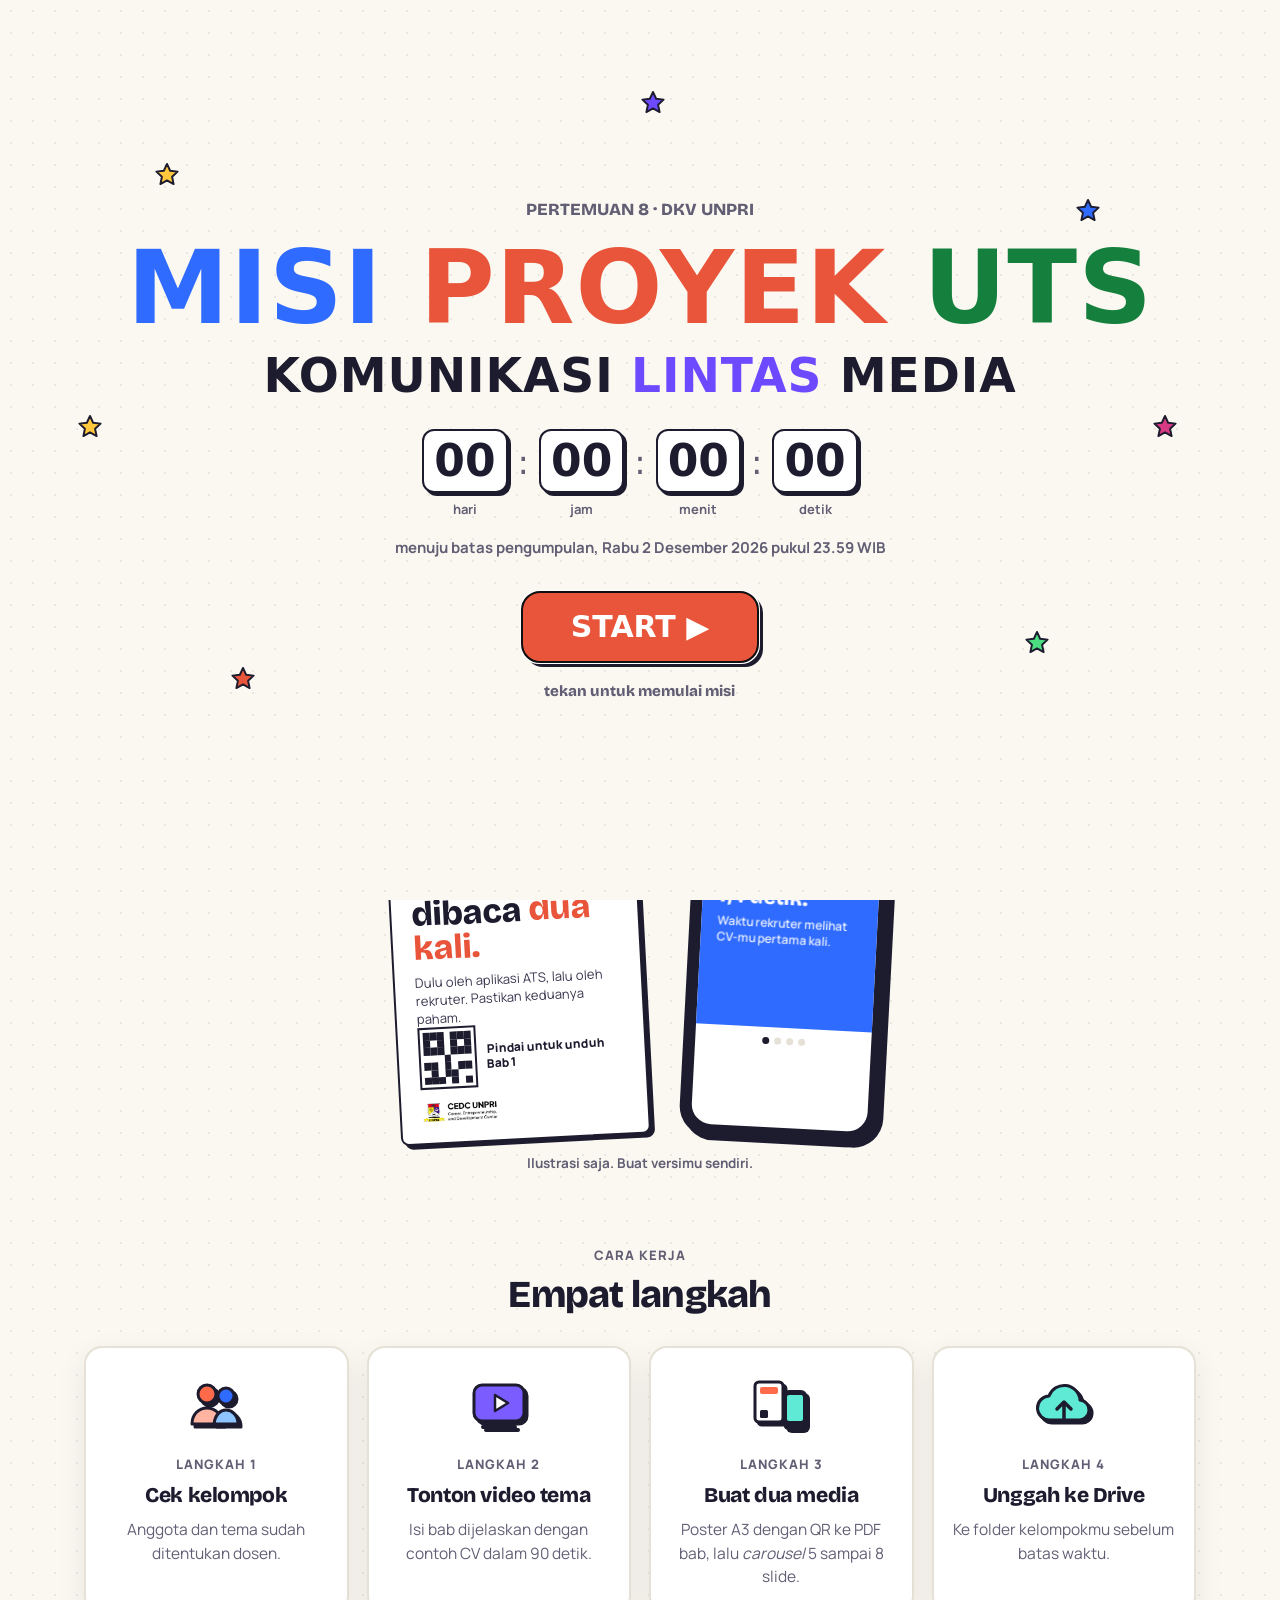
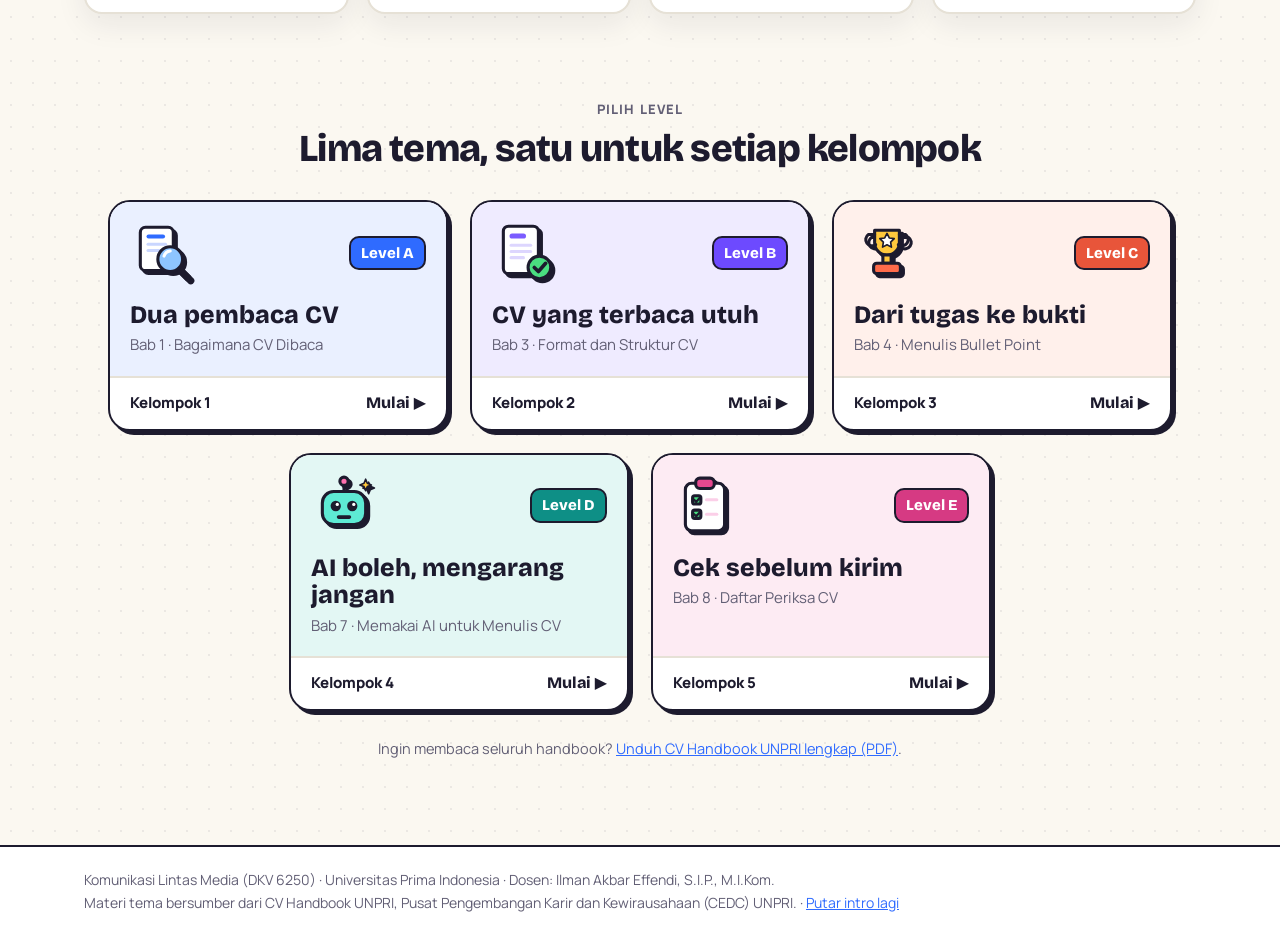
==== commit 00790c34: "Situs v4: modern retro, intro START dengan spiral dan bintang, ikon baru, hierarki visual Co-Authore" ====
--- a/index.html
+++ b/index.html
@@ -1,23 +1,22 @@
 <!doctype html><html lang="id"><head><meta charset="utf-8"><meta name="viewport" content="width=device-width,initial-scale=1">
-<title>Beranda · Proyek AP17 KLM</title><meta name="description" content="Proyek AP17 Komunikasi Lintas Media UNPRI: poster A3 dan carousel Instagram untuk CV Handbook UNPRI.">
+<title>Beranda · Proyek AP17 KLM</title><meta name="description" content="Proyek AP17 Komunikasi Lintas Media UNPRI: poster A3 dan carousel Instagram untuk CV Handbook UNPRI."><script>try{if(sessionStorage.getItem("ap17-gate"))document.documentElement.classList.add("nogate")}catch(e){}</script>
 <link rel="preconnect" href="https://fonts.googleapis.com"><link rel="preconnect" href="https://fonts.gstatic.com" crossorigin>
-<link href="https://fonts.googleapis.com/css2?family=Manrope:wght@400;600;700;800&display=swap" rel="stylesheet">
+<link href="https://fonts.googleapis.com/css2?family=Bricolage+Grotesque:opsz,wght@12..96,700;12..96,800&family=Manrope:wght@400;600;700;800&display=swap" rel="stylesheet">
 <link rel="preload" href="assets/fonts/pixelify-sans-700.woff2" as="font" type="font/woff2" crossorigin>
-<link rel="stylesheet" href="assets/game.css?v=3"></head><body><header class="hud"><div class="wrap hudin"><a class="brand" href=""><span class="logo">AP</span><span class="bt"><span class="b1">Proyek AP17</span><span class="b2">Komunikasi Lintas Media · UNPRI</span></span></a><nav class="tabs" aria-label="Navigasi"><a class="tab on" href="" aria-current="page">Beranda</a><a class="tab" href="instruksi/">Instruksi</a><a class="tab" href="kelompok/">Kelompok</a><span class="sep"></span><a class="tab lv" href="tema-a/" title="Tema A: Dua pembaca CV" aria-label="Tema A">A</a><a class="tab lv" href="tema-b/" title="Tema B: CV yang terbaca utuh" aria-label="Tema B">B</a><a class="tab lv" href="tema-c/" title="Tema C: Dari tugas ke bukti" aria-label="Tema C">C</a><a class="tab lv" href="tema-d/" title="Tema D: AI boleh, mengarang jangan" aria-label="Tema D">D</a><a class="tab lv" href="tema-e/" title="Tema E: Cek sebelum kirim" aria-label="Tema E">E</a></nav></div></header><main><div class="wrap"><section class="hero"><div class="pop"><span class="tagpx">PERTEMUAN 8 · MISI KELOMPOK</span>
-<h1 class="h-xl">Proyek AP17:<br><span class="grad">satu bab, dua media.</span></h1>
-<p class="lead">Kampanyekan satu bab CV Handbook UNPRI lewat poster cetak A3 dan <i>carousel</i> Instagram yang saling terhubung.</p>
-<div class="herobtn"><a class="btn" href="instruksi/">Mulai misi <span class="ar">▶</span></a><a class="btn alt" href="kelompok/">Lihat kelompok</a></div>
-<div class="clock" data-deadline="2026-12-02T23:59:00+07:00"><span class="cl">SISA WAKTU</span><div class="cv"><div class="u"><b data-u="d">00</b><span>hari</span></div><div class="u"><b data-u="h">00</b><span>jam</span></div><div class="u"><b data-u="m">00</b><span>menit</span></div><div class="u"><b data-u="s">00</b><span>detik</span></div></div><span class="due">Batas: Rabu, 2 Desember 2026, 23.59 WIB</span></div></div>
-<div class="stage pop" aria-hidden="true"><div class="poster"><span class="a3 tagpx y">A3</span><div class="t1"></div><div class="t2"></div><div class="ln"></div><div class="ln" style="width:80%"></div><div class="ln" style="width:65%"></div><div class="qrw"><div class="qrpx"><i></i><i></i><i></i><i></i><i></i><i></i><i></i><i class="o"></i><i></i><i class="o"></i><i class="o"></i><i class="o"></i><i class="o"></i><i class="o"></i><i></i><i class="o"></i><i></i><i class="o"></i><i></i><i></i><i></i><i class="o"></i><i></i><i class="o"></i><i></i><i class="o"></i><i></i><i></i><i></i><i class="o"></i><i></i><i class="o"></i><i></i><i class="o"></i><i class="o"></i><i class="o"></i><i class="o"></i><i class="o"></i><i></i><i class="o"></i><i></i><i></i><i></i><i></i><i></i><i></i><i></i><i class="o"></i><i class="o"></i><i class="o"></i><i class="o"></i><i class="o"></i><i class="o"></i><i class="o"></i><i class="o"></i><i class="o"></i><i></i><i class="o"></i><i></i><i class="o"></i><i></i><i></i><i class="o"></i><i></i></div><span class="scan">Pindai<br>untuk<br>unduh</span></div></div>
-
-<div class="phone"><span class="car tagpx g">IG</span><div class="scr"><div class="ig"><i></i><s></s></div><div class="track"><div class="sl" style="background:#14532d">Satu bab</div><div class="sl" style="background:#15803d">Satu pesan</div><div class="sl" style="background:#d9a300">Dua media</div><div class="sl" style="background:#14532d">Pindai QR</div><div class="sl" style="background:#15803d">Unduh PDF</div></div><div class="dots"><i class="on"></i><i></i><i></i><i></i><i></i></div></div></div></div></section>
-<div class="sec rv"><span class="tagpx g">PETA MISI</span><h2>Empat langkah</h2></div>
-<div class="map"><div class="node rv" data-d="0"><div class="tile"><b>01</b></div><h3>Cek kelompok</h3><p>Anggota dan tema sudah ditentukan dosen.</p></div>
-<div class="node rv" data-d="1"><div class="tile"><b>02</b></div><h3>Tonton video</h3><p>Isi bab dijelaskan dengan contoh CV dalam 90 detik.</p></div>
-<div class="node rv" data-d="2"><div class="tile"><b>03</b></div><h3>Buat dua media</h3><p>Poster A3 dengan QR ke PDF bab, lalu <i>carousel</i> 5 sampai 8 slide.</p></div>
-<div class="node rv" data-d="3"><div class="tile"><b>04</b></div><h3>Unggah</h3><p>Ke folder Google Drive kelompokmu sebelum batas waktu.</p></div></div>
-<div class="sec rv"><span class="tagpx g">PILIH LEVEL</span><h2>Lima tema</h2></div>
-<div class="levels"><a class="lvl rv" data-d="0" data-level="a" href="tema-a/"><img class="ico" src="assets/px/a.svg" alt=""><span class="lv">LEVEL A</span><span class="tj">Dua pembaca CV</span><span class="ts">Bab 1 · Bagaimana CV Dibaca</span><span class="tk"><span>Kelompok 1</span><em data-prog>Mulai</em></span><span class="done tagpx y">SELESAI</span></a><a class="lvl rv" data-d="1" data-level="b" href="tema-b/"><img class="ico" src="assets/px/b.svg" alt=""><span class="lv">LEVEL B</span><span class="tj">CV yang terbaca utuh</span><span class="ts">Bab 3 · Format dan Struktur CV</span><span class="tk"><span>Kelompok 2</span><em data-prog>Mulai</em></span><span class="done tagpx y">SELESAI</span></a><a class="lvl rv" data-d="2" data-level="c" href="tema-c/"><img class="ico" src="assets/px/c.svg" alt=""><span class="lv">LEVEL C</span><span class="tj">Dari tugas ke bukti</span><span class="ts">Bab 4 · Menulis Bullet Point</span><span class="tk"><span>Kelompok 3</span><em data-prog>Mulai</em></span><span class="done tagpx y">SELESAI</span></a><a class="lvl rv" data-d="3" data-level="d" href="tema-d/"><img class="ico" src="assets/px/d.svg" alt=""><span class="lv">LEVEL D</span><span class="tj">AI boleh, mengarang jangan</span><span class="ts">Bab 7 · Memakai AI untuk Menulis CV</span><span class="tk"><span>Kelompok 4</span><em data-prog>Mulai</em></span><span class="done tagpx y">SELESAI</span></a><a class="lvl rv" data-d="4" data-level="e" href="tema-e/"><img class="ico" src="assets/px/e.svg" alt=""><span class="lv">LEVEL E</span><span class="tj">Cek sebelum kirim</span><span class="ts">Bab 8 · Daftar Periksa CV</span><span class="tk"><span>Kelompok 5</span><em data-prog>Mulai</em></span><span class="done tagpx y">SELESAI</span></a></div>
-<p class="muted small rv">Ingin membaca seluruh handbook? <a href="pdf/CV_Handbook_UNPRI_Lengkap.pdf">Unduh CV Handbook UNPRI lengkap (PDF)</a>.</p><div style="height:40px"></div></div></main>
-<footer class="foot"><div class="wrap">Komunikasi Lintas Media (DKV 6250) · Universitas Prima Indonesia · Dosen: Ilman Akbar Effendi, S.I.P., M.I.Kom.<br>Materi tema bersumber dari CV Handbook UNPRI, Pusat Pengembangan Karir dan Kewirausahaan (CEDC) UNPRI.</div></footer>
-<script src="assets/game.js?v=3"></script></body></html>+<link rel="stylesheet" href="assets/app.css?v=4"></head><body><div id="gate" role="dialog" aria-label="Pembuka"><svg class="tw" style="left:12%;top:18%;animation-delay:0s" viewBox="0 0 24 24"><path d="M12 1.8l2.9 6.3 6.9.8-5.1 4.7 1.4 6.8L12 17l-6.1 3.4 1.4-6.8L2.2 8.9l6.9-.8z" fill="#ffc83d" stroke="#1d1b2e" stroke-width="1.8" stroke-linejoin="round"/></svg><svg class="tw" style="left:84%;top:22%;animation-delay:0.6s" viewBox="0 0 24 24"><path d="M12 1.8l2.9 6.3 6.9.8-5.1 4.7 1.4 6.8L12 17l-6.1 3.4 1.4-6.8L2.2 8.9l6.9-.8z" fill="#2f6bff" stroke="#1d1b2e" stroke-width="1.8" stroke-linejoin="round"/></svg><svg class="tw" style="left:18%;top:74%;animation-delay:1.1s" viewBox="0 0 24 24"><path d="M12 1.8l2.9 6.3 6.9.8-5.1 4.7 1.4 6.8L12 17l-6.1 3.4 1.4-6.8L2.2 8.9l6.9-.8z" fill="#e8553a" stroke="#1d1b2e" stroke-width="1.8" stroke-linejoin="round"/></svg><svg class="tw" style="left:80%;top:70%;animation-delay:0.3s" viewBox="0 0 24 24"><path d="M12 1.8l2.9 6.3 6.9.8-5.1 4.7 1.4 6.8L12 17l-6.1 3.4 1.4-6.8L2.2 8.9l6.9-.8z" fill="#4ade80" stroke="#1d1b2e" stroke-width="1.8" stroke-linejoin="round"/></svg><svg class="tw" style="left:50%;top:10%;animation-delay:1.6s" viewBox="0 0 24 24"><path d="M12 1.8l2.9 6.3 6.9.8-5.1 4.7 1.4 6.8L12 17l-6.1 3.4 1.4-6.8L2.2 8.9l6.9-.8z" fill="#6d4aff" stroke="#1d1b2e" stroke-width="1.8" stroke-linejoin="round"/></svg><svg class="tw" style="left:90%;top:46%;animation-delay:0.9s" viewBox="0 0 24 24"><path d="M12 1.8l2.9 6.3 6.9.8-5.1 4.7 1.4 6.8L12 17l-6.1 3.4 1.4-6.8L2.2 8.9l6.9-.8z" fill="#d63a83" stroke="#1d1b2e" stroke-width="1.8" stroke-linejoin="round"/></svg><svg class="tw" style="left:6%;top:46%;animation-delay:1.9s" viewBox="0 0 24 24"><path d="M12 1.8l2.9 6.3 6.9.8-5.1 4.7 1.4 6.8L12 17l-6.1 3.4 1.4-6.8L2.2 8.9l6.9-.8z" fill="#ffc83d" stroke="#1d1b2e" stroke-width="1.8" stroke-linejoin="round"/></svg><div class="gin"><div class="gk">PERTEMUAN 8 · DKV UNPRI</div>
+<h1><span class="c1">MISI</span> <span class="c2">PROYEK</span> <span class="c3">UTS</span><span class="l2">KOMUNIKASI <span class="c4">LINTAS</span> MEDIA</span></h1>
+<div class="count" data-deadline="2026-12-02T23:59:00+07:00"><div class="u"><b data-u="d">00</b><span>hari</span></div><span class="sp">:</span><div class="u"><b data-u="h">00</b><span>jam</span></div><span class="sp">:</span><div class="u"><b data-u="m">00</b><span>menit</span></div><span class="sp">:</span><div class="u"><b data-u="s">00</b><span>detik</span></div></div><div class="gl">menuju batas pengumpulan, Rabu 2 Desember 2026 pukul 23.59 WIB</div>
+<button class="btn start" type="button">START ▶</button><span class="hint">tekan untuk memulai misi</span></div></div><div id="app"><header class="hud"><div class="wrap hudin"><a class="brand" href=""><span class="logo"><svg viewBox="0 0 24 24"><path d="M12 1.8l2.9 6.3 6.9.8-5.1 4.7 1.4 6.8L12 17l-6.1 3.4 1.4-6.8L2.2 8.9l6.9-.8z" fill="#fff" stroke="#1d1b2e" stroke-width="2" stroke-linejoin="round"/></svg></span><span class="bt"><span class="b1">Proyek AP17</span><span class="b2">Komunikasi Lintas Media</span></span></a><nav class="nav" aria-label="Navigasi"><a class="nl on" href="" aria-current="page">Beranda</a><a class="nl" href="instruksi/">Instruksi</a><a class="nl" href="kelompok/">Kelompok</a><details class="lvmenu"><summary class="nl">Level ▾</summary><div class="dd"><a href="tema-a/"><span class="k" style="background:#2f6bff">A</span>Dua pembaca CV</a><a href="tema-b/"><span class="k" style="background:#6d4aff">B</span>CV yang terbaca utuh</a><a href="tema-c/"><span class="k" style="background:#e8553a">C</span>Dari tugas ke bukti</a><a href="tema-d/"><span class="k" style="background:#0e8f86">D</span>AI boleh, mengarang jangan</a><a href="tema-e/"><span class="k" style="background:#d63a83">E</span>Cek sebelum kirim</a></div></details><span class="lvpills"><a class="lvp" style="background:#2f6bff" href="tema-a/" title="Level A: Dua pembaca CV" aria-label="Level A: Dua pembaca CV">A</a><a class="lvp" style="background:#6d4aff" href="tema-b/" title="Level B: CV yang terbaca utuh" aria-label="Level B: CV yang terbaca utuh">B</a><a class="lvp" style="background:#e8553a" href="tema-c/" title="Level C: Dari tugas ke bukti" aria-label="Level C: Dari tugas ke bukti">C</a><a class="lvp" style="background:#0e8f86" href="tema-d/" title="Level D: AI boleh, mengarang jangan" aria-label="Level D: AI boleh, mengarang jangan">D</a><a class="lvp" style="background:#d63a83" href="tema-e/" title="Level E: Cek sebelum kirim" aria-label="Level E: Cek sebelum kirim">E</a></span></nav></div></header><main><div class="wrap"><section class="hero"><img class="deco ico" src="assets/ic/c.svg" alt="" style="left:2%;top:120px;width:58px;transform:rotate(-12deg)"><img class="deco ico" src="assets/ic/d.svg" alt="" style="right:3%;top:90px;width:62px;transform:rotate(10deg)"><img class="deco ico" src="assets/ic/cv.svg" alt="" style="left:6%;top:470px;width:54px;transform:rotate(8deg)"><img class="deco ico" src="assets/ic/folder.svg" alt="" style="right:7%;top:500px;width:56px;transform:rotate(-8deg)"><span class="pill popIn"><i></i>Proyek AP17 · tugas kelompok</span>
+<h1 class="h1 popIn">Buat <span class="hl c">poster A3</span> dan <span class="hl b">carousel Instagram</span> untuk satu bab CV Handbook.</h1>
+<p class="lead popIn">Satu kelompok, satu bab, satu pesan. Poster menarik perhatian di kampus, QR-nya membawa orang ke PDF bab, dan <em>carousel</em> menjelaskan isinya di Instagram.</p>
+<div class="chips popIn"><span class="chip"><i style="background:var(--sun)"></i>Batas: Rabu, 2 Des 2026, 23.59 WIB</span><span class="chip"><i style="background:var(--blue)"></i>Kelompok 5 orang</span><span class="chip"><i style="background:var(--mint)"></i>Kumpul di Google Drive</span></div>
+<div class="btns popIn"><a class="btn coral" href="instruksi/">Baca instruksi <span class="ar">▶</span></a><a class="btn alt" href="kelompok/">Cek kelompokmu</a></div>
+<div class="show popIn" aria-hidden="true"><div class="mini"><span class="k">CV HANDBOOK UNPRI · BAB 1</span><div class="t">CV-mu dibaca <em>dua kali.</em></div><div class="s">Dulu oleh aplikasi ATS, lalu oleh rekruter. Pastikan keduanya paham.</div><div class="qr"><div class="q"><i></i><i></i><i></i><i class="o"></i><i></i><i></i><i></i><i></i><i class="o"></i><i></i><i class="o"></i><i></i><i class="o"></i><i></i><i></i><i></i><i></i><i class="o"></i><i></i><i></i><i></i><i class="o"></i><i class="o"></i><i class="o"></i><i></i><i class="o"></i><i class="o"></i><i class="o"></i><i></i><i></i><i class="o"></i><i></i><i class="o"></i><i></i><i></i><i class="o"></i><i></i><i class="o"></i><i></i><i></i><i class="o"></i><i class="o"></i><i></i><i></i><i></i><i class="o"></i><i></i><i class="o"></i><i></i></div><span>Pindai untuk unduh Bab 1</span></div><img class="lg" src="assets/logo/CEDC_UNPRI_Logo_Teks_Hitam_Transparan.png" alt=""></div>
+<div class="phone"><div class="scr"><div class="ig"><i></i><s></s></div><div class="vp"><div class="track"><div class="sl" style="background:#2f6bff">7,4 detik.<small>Waktu rekruter melihat CV-mu pertama kali.</small></div><div class="sl" style="background:#6d4aff">Satu kolom.<small>Supaya ATS membaca CV-mu dengan urut.</small></div><div class="sl" style="background:#e8553a">Pakai angka.<small>Hasil kerja, bukan daftar tugas.</small></div><div class="sl" style="background:#0e8f86">Unduh Bab 1<small>Pindai QR di poster kampus.</small></div></div></div><div class="dots"><i style="background:var(--ink)"></i><i></i><i></i><i></i></div></div></div>
+<span class="cap">Ilustrasi saja. Buat versimu sendiri.</span></div></section>
+<section class="sect"><div class="hd rv"><span class="kicker">CARA KERJA</span><h2 class="h2">Empat langkah</h2></div>
+<div class="steps"><div class="card step rv" data-d="0"><img class="ico" src="assets/ic/team.svg" alt=""><div class="n">LANGKAH 1</div><h3>Cek kelompok</h3><p>Anggota dan tema sudah ditentukan dosen.</p></div><div class="card step rv" data-d="1"><img class="ico" src="assets/ic/play.svg" alt=""><div class="n">LANGKAH 2</div><h3>Tonton video tema</h3><p>Isi bab dijelaskan dengan contoh CV dalam 90 detik.</p></div><div class="card step rv" data-d="2"><img class="ico" src="assets/ic/make.svg" alt=""><div class="n">LANGKAH 3</div><h3>Buat dua media</h3><p>Poster A3 dengan QR ke PDF bab, lalu <em>carousel</em> 5 sampai 8 slide.</p></div><div class="card step rv" data-d="3"><img class="ico" src="assets/ic/upload.svg" alt=""><div class="n">LANGKAH 4</div><h3>Unggah ke Drive</h3><p>Ke folder kelompokmu sebelum batas waktu.</p></div></div></section>
+<section class="sect"><div class="hd rv"><span class="kicker">PILIH LEVEL</span><h2 class="h2">Lima tema, satu untuk setiap kelompok</h2></div><div class="levels"><a class="lvl rv" data-d="0" data-level="a" href="tema-a/"><div class="top" style="background:#eaf0ff"><img class="ico" src="assets/ic/a.svg" alt=""><span class="badge" style="background:#2f6bff">Level A</span></div><div class="bd" style="background:#eaf0ff"><span class="tj">Dua pembaca CV</span><span class="ts">Bab 1 · Bagaimana CV Dibaca</span></div><div class="ft"><span>Kelompok 1</span><em data-prog>Mulai ▶</em></div></a><a class="lvl rv" data-d="1" data-level="b" href="tema-b/"><div class="top" style="background:#efebff"><img class="ico" src="assets/ic/b.svg" alt=""><span class="badge" style="background:#6d4aff">Level B</span></div><div class="bd" style="background:#efebff"><span class="tj">CV yang terbaca utuh</span><span class="ts">Bab 3 · Format dan Struktur CV</span></div><div class="ft"><span>Kelompok 2</span><em data-prog>Mulai ▶</em></div></a><a class="lvl rv" data-d="2" data-level="c" href="tema-c/"><div class="top" style="background:#fff0eb"><img class="ico" src="assets/ic/c.svg" alt=""><span class="badge" style="background:#e8553a">Level C</span></div><div class="bd" style="background:#fff0eb"><span class="tj">Dari tugas ke bukti</span><span class="ts">Bab 4 · Menulis Bullet Point</span></div><div class="ft"><span>Kelompok 3</span><em data-prog>Mulai ▶</em></div></a><a class="lvl rv" data-d="3" data-level="d" href="tema-d/"><div class="top" style="background:#e3f7f4"><img class="ico" src="assets/ic/d.svg" alt=""><span class="badge" style="background:#0e8f86">Level D</span></div><div class="bd" style="background:#e3f7f4"><span class="tj">AI boleh, mengarang jangan</span><span class="ts">Bab 7 · Memakai AI untuk Menulis CV</span></div><div class="ft"><span>Kelompok 4</span><em data-prog>Mulai ▶</em></div></a><a class="lvl rv" data-d="4" data-level="e" href="tema-e/"><div class="top" style="background:#fdebf3"><img class="ico" src="assets/ic/e.svg" alt=""><span class="badge" style="background:#d63a83">Level E</span></div><div class="bd" style="background:#fdebf3"><span class="tj">Cek sebelum kirim</span><span class="ts">Bab 8 · Daftar Periksa CV</span></div><div class="ft"><span>Kelompok 5</span><em data-prog>Mulai ▶</em></div></a></div>
+<p class="muted small center rv" style="margin-top:26px">Ingin membaca seluruh handbook? <a href="pdf/CV_Handbook_UNPRI_Lengkap.pdf">Unduh CV Handbook UNPRI lengkap (PDF)</a>.</p></section><div style="height:60px"></div></div></main>
+<footer class="foot" style="border-top:2px solid var(--ink);background:#fff;font-size:14px;color:var(--muted);padding:22px 0;line-height:1.6"><div class="wrap">Komunikasi Lintas Media (DKV 6250) · Universitas Prima Indonesia · Dosen: Ilman Akbar Effendi, S.I.P., M.I.Kom.<br>Materi tema bersumber dari CV Handbook UNPRI, Pusat Pengembangan Karir dan Kewirausahaan (CEDC) UNPRI. · <a href="#" data-replay>Putar intro lagi</a></div></footer></div>
+<script src="assets/app.js?v=4"></script></body></html>
--- a/assets/app.css
+++ b/assets/app.css
@@ -0,0 +1,298 @@
+/* Proyek AP17 KLM v4 · modern retro.
+   Bricolage Grotesque: judul. Manrope: semua teks bacaan. Pixelify Sans: label, tombol, angka hitung mundur. */
+@font-face{font-family:"Pixelify Sans";src:url("fonts/pixelify-sans-400.woff2") format("woff2");font-weight:400 500;font-display:swap}
+@font-face{font-family:"Pixelify Sans";src:url("fonts/pixelify-sans-600.woff2") format("woff2");font-weight:600;font-display:swap}
+@font-face{font-family:"Pixelify Sans";src:url("fonts/pixelify-sans-700.woff2") format("woff2");font-weight:700 900;font-display:swap}
+:root{
+  --ink:#1d1b2e;--ink2:#3a3850;--muted:#625f75;--line:#e6e1d6;--cream:#fbf8f1;--card:#fff;
+  --green:#15803d;--mint:#4ade80;--mintsoft:#e8faef;
+  --blue:#2f6bff;--bluesoft:#eaf0ff;--violet:#6d4aff;--violetsoft:#efebff;
+  --coral:#e8553a;--coralsoft:#fff0eb;--teal:#0e8f86;--tealsoft:#e3f7f4;
+  --pink:#d63a83;--pinksoft:#fdebf3;--sun:#ffc83d;--sunsoft:#fff6dc;
+  --head:"Bricolage Grotesque",Manrope,system-ui,sans-serif;--read:Manrope,system-ui,sans-serif;--px:"Pixelify Sans",system-ui,sans-serif;
+  --spring:cubic-bezier(.34,1.56,.64,1);--r:18px;
+  --pop:4px 4px 0 var(--ink);--soft:0 10px 30px rgba(29,27,46,.08);
+}
+*{box-sizing:border-box;-webkit-tap-highlight-color:transparent}
+html{scroll-behavior:smooth}
+body{margin:0;font-family:var(--read);font-size:17px;line-height:1.65;color:var(--ink2);background:var(--cream);
+  background-image:radial-gradient(rgba(29,27,46,.07) 1.2px,transparent 1.2px);background-size:22px 22px;-webkit-font-smoothing:antialiased}
+#app{min-height:100vh;display:flex;flex-direction:column;position:relative}
+main{flex:1;position:relative;min-width:0;width:100%}
+.wrap{max-width:1160px;margin:0 auto;padding:0 24px}
+a{color:var(--blue)}
+b,strong{color:var(--ink)}
+code{font-family:ui-monospace,SFMono-Regular,Menlo,monospace;font-size:.86em;background:var(--bluesoft);border-radius:6px;padding:1px 6px;word-break:break-all;color:var(--ink)}
+h1,h2,h3{font-family:var(--head);color:var(--ink);letter-spacing:-.02em}
+
+/* navigasi */
+.hud{position:sticky;top:0;z-index:40;background:rgba(251,248,241,.9);backdrop-filter:blur(10px);border-bottom:2px solid var(--ink)}
+.hudin{display:flex;align-items:center;gap:16px;min-height:66px}
+.brand{display:flex;align-items:center;gap:10px;text-decoration:none;flex:none}
+.brand .logo{width:38px;height:38px;border-radius:11px;background:var(--sun);border:2px solid var(--ink);box-shadow:2px 2px 0 var(--ink);display:grid;place-items:center}
+.brand .logo svg{width:22px;height:22px}
+.brand .bt{display:flex;flex-direction:column;line-height:1.1}
+.brand .b1{font-family:var(--head);font-weight:800;font-size:19px;color:var(--ink)}
+.brand .b2{font-weight:700;font-size:12px;color:var(--muted)}
+.nav{display:flex;align-items:center;gap:6px;margin-left:auto}
+.nl{text-decoration:none;font-family:var(--px);font-weight:600;font-size:17px;color:var(--ink);padding:6px 12px;border-radius:10px;border:2px solid transparent;transition:background .15s,border-color .15s}
+.nl:hover{background:#fff;border-color:var(--ink)}
+.nl.on{background:var(--ink);color:#fff}
+.lvmenu{position:relative}
+.lvmenu summary{list-style:none;cursor:pointer}
+.lvmenu summary::-webkit-details-marker{display:none}
+.lvmenu .dd{position:absolute;right:0;top:calc(100% + 8px);background:#fff;border:2px solid var(--ink);border-radius:14px;box-shadow:var(--pop);padding:8px;width:290px;display:grid;gap:4px;animation:popIn .3s var(--spring)}
+.lvmenu .dd a{display:flex;align-items:center;gap:10px;text-decoration:none;color:var(--ink);font-weight:700;font-size:15px;padding:7px 8px;border-radius:10px}
+.lvmenu .dd a:hover,.lvmenu .dd a.on{background:var(--cream)}
+.lvmenu .dd img{width:30px;height:30px}
+.lvmenu .dd .k{font-family:var(--head);font-weight:800;width:26px;height:26px;border-radius:8px;display:grid;place-items:center;color:#fff;font-size:14px;flex:none}
+.lvpills{display:flex;gap:6px}
+.lvp{width:36px;height:36px;border-radius:10px;border:2px solid var(--ink);display:grid;place-items:center;text-decoration:none;font-family:var(--head);font-weight:800;font-size:16px;color:#fff;transition:transform .15s var(--spring)}
+.lvp:hover{transform:translateY(-3px) rotate(-4deg)}
+.lvp.on{box-shadow:2px 2px 0 var(--ink);transform:translateY(-2px)}
+.lvp:not(.on){opacity:.88}
+
+/* label dan teks */
+.pill{display:inline-flex;align-items:center;gap:8px;font-family:var(--px);font-weight:600;font-size:15px;color:var(--ink);background:#fff;border:2px solid var(--ink);border-radius:999px;padding:4px 14px;line-height:1.4}
+.pill i{width:9px;height:9px;border-radius:50%;background:var(--mint);border:1.5px solid var(--ink)}
+.kicker{font-family:var(--px);font-weight:600;font-size:15px;letter-spacing:.04em;color:var(--muted)}
+.h1{font-weight:800;font-size:clamp(40px,6vw,74px);line-height:1.02;margin:18px auto 16px;max-width:15ch}
+.h1-s{font-weight:800;font-size:clamp(36px,4.8vw,58px);line-height:1.04;margin:14px 0 12px}
+.h2{font-weight:800;font-size:clamp(28px,3.2vw,38px);line-height:1.1;margin:6px 0 0}
+.hl{position:relative;white-space:nowrap;padding:0 .08em}
+.hl:before{content:"";position:absolute;left:0;right:0;bottom:.06em;height:.36em;border-radius:.1em;z-index:-1;transform:skew(-6deg)}
+.hl.b:before{background:#b9cdff}.hl.c:before{background:#ffc9b8}.hl.g:before{background:#bdf3cf}.hl.v:before{background:#d6ccff}.hl.y:before{background:#ffe08a}
+.lead{font-size:19px;line-height:1.6;color:var(--ink2);margin:0 auto;max-width:52ch}
+.muted{color:var(--muted)}.small{font-size:14.5px}
+.center{text-align:center}
+
+/* tombol */
+.btn{display:inline-flex;align-items:center;justify-content:center;gap:10px;text-decoration:none;font-family:var(--px);font-weight:700;font-size:20px;color:#fff;background:var(--ink);border:2px solid var(--ink);border-radius:14px;box-shadow:var(--pop);padding:11px 22px;cursor:pointer;transition:transform .12s,box-shadow .12s,background .2s;position:relative;line-height:1.2}
+.btn:hover{transform:translate(-2px,-2px);box-shadow:6px 6px 0 var(--ink)}
+.btn:active{transform:translate(3px,3px);box-shadow:1px 1px 0 var(--ink)}
+.btn.blue{background:var(--blue)}.btn.green{background:var(--green)}.btn.coral{background:var(--coral)}
+.btn.alt{background:#fff;color:var(--ink)}.btn.sun{background:var(--sun);color:var(--ink)}
+.btn.sm{font-size:17px;padding:8px 15px;border-radius:12px;box-shadow:3px 3px 0 var(--ink)}
+.btn .ar{transition:transform .2s}.btn:hover .ar{transform:translateX(4px)}
+.btns{display:flex;gap:14px;flex-wrap:wrap;justify-content:center}
+
+/* kartu */
+.card{background:var(--card);border:2px solid var(--line);border-radius:var(--r);padding:24px 26px;box-shadow:var(--soft)}
+.card.key{border-color:var(--ink);box-shadow:var(--pop)}
+.ctag{display:inline-block;font-family:var(--px);font-weight:600;font-size:15px;color:var(--muted);margin-bottom:6px}
+.card h3{font-size:24px;font-weight:800;margin:0 0 10px}
+.card ul,.card ol{padding-left:22px;margin:6px 0}.card li{margin:7px 0}
+.card li::marker{color:var(--blue);font-weight:800}
+.ico{filter:drop-shadow(3px 3px 0 var(--ink))}
+
+/* hitung mundur */
+.count{display:inline-flex;gap:10px;align-items:flex-end}
+.count .u{display:flex;flex-direction:column;align-items:center;min-width:64px}
+.count .u b{font-family:var(--px);font-weight:700;font-size:44px;line-height:1;color:var(--ink);background:#fff;border:2px solid var(--ink);border-radius:12px;padding:8px 10px;min-width:72px;text-align:center;box-shadow:3px 3px 0 var(--ink)}
+.count .u span{font-size:13px;font-weight:700;color:var(--muted);margin-top:6px}
+.count .sp{font-family:var(--px);font-size:34px;color:var(--muted);padding-bottom:30px}
+.chips{display:flex;flex-wrap:wrap;gap:10px;justify-content:center}
+.chip{display:inline-flex;align-items:center;gap:8px;font-weight:700;font-size:15px;color:var(--ink);background:#fff;border:2px solid var(--ink);border-radius:999px;padding:6px 14px;text-decoration:none}
+.chip i{width:10px;height:10px;border-radius:50%;border:1.5px solid var(--ink)}
+a.chip{transition:transform .15s}a.chip:hover{transform:translateY(-2px)}
+
+/* beranda */
+.hero{text-align:center;padding:56px 0 20px;position:relative}
+.hero .chips{margin:22px 0 26px}
+.deco{position:absolute;pointer-events:none;z-index:0}
+.hero>*:not(.deco){position:relative;z-index:1}
+.show{display:flex;justify-content:center;align-items:flex-end;gap:46px;margin:40px auto 10px;position:relative}
+.show .cap{position:absolute;left:50%;bottom:-34px;transform:translateX(-50%);font-size:13.5px;font-weight:700;color:var(--muted);white-space:nowrap}
+.mini{width:250px;height:354px;background:#fff;border:2px solid var(--ink);border-radius:8px;box-shadow:var(--pop);padding:20px;display:flex;flex-direction:column;text-align:left;transform:rotate(-3deg);animation:bob 5s ease-in-out infinite}
+.mini .k{font-family:var(--px);font-weight:600;font-size:12px;color:var(--coral)}
+.mini .t{font-family:var(--head);font-weight:800;font-size:34px;line-height:1;color:var(--ink);margin:8px 0 8px}
+.mini .t em{font-style:normal;color:var(--coral)}
+.mini .s{font-size:13px;line-height:1.4;color:var(--ink2)}
+.mini .qr{margin-top:auto;display:flex;align-items:center;gap:10px}
+.mini .qr .q{width:62px;height:62px;display:grid;grid-template-columns:repeat(7,1fr);border:2px solid var(--ink);padding:3px;background:#fff}
+.mini .qr .q i{background:var(--ink)}.mini .qr .q i.o{background:transparent}
+.mini .qr span{font-size:12px;font-weight:800;line-height:1.25;color:var(--ink)}
+.mini .lg{height:22px;margin-top:12px;align-self:flex-start}
+.phone{width:200px;height:380px;background:var(--ink);border-radius:30px;padding:12px;box-shadow:var(--pop);transform:rotate(3deg);animation:bob 5s ease-in-out infinite;animation-delay:-2.5s}
+.phone .scr{background:#fff;border-radius:20px;height:100%;overflow:hidden;display:flex;flex-direction:column}
+.phone .ig{height:36px;display:flex;align-items:center;gap:7px;padding:0 10px;border-bottom:1px solid var(--line)}
+.phone .ig i{width:20px;height:20px;border-radius:50%;background:conic-gradient(var(--sun),var(--coral),var(--pink),var(--violet),var(--sun))}
+.phone .ig s{height:7px;width:70px;background:var(--line);border-radius:4px}
+.phone .vp{overflow:hidden;aspect-ratio:4/5;position:relative}
+.phone .track{display:flex;width:400%;height:100%;animation:swipe 12s ease-in-out infinite}
+.phone .sl{width:25%;height:100%;padding:16px;display:flex;flex-direction:column;justify-content:center;gap:6px;font-family:var(--head);font-weight:800;color:#fff;font-size:21px;line-height:1.08;text-align:left}
+.phone .sl small{font-family:var(--read);font-weight:600;font-size:12px;opacity:.9;line-height:1.35}
+.phone .dots{display:flex;gap:5px;justify-content:center;padding:10px 0}
+.phone .dots i{width:7px;height:7px;border-radius:50%;background:var(--line)}
+@keyframes swipe{0%,20%{transform:translateX(0)}25%,45%{transform:translateX(-25%)}50%,70%{transform:translateX(-50%)}75%,95%{transform:translateX(-75%)}100%{transform:translateX(0)}}
+@keyframes bob{0%,100%{translate:0 0}50%{translate:0 -10px}}
+.sect{padding:70px 0 10px}
+.sect .hd{text-align:center;margin-bottom:30px}
+.steps{display:grid;grid-template-columns:repeat(4,1fr);gap:18px}
+.step{text-align:center;padding:24px 18px}
+.step img{width:64px;height:64px;margin-bottom:10px}
+.step .n{font-family:var(--px);font-weight:700;font-size:15px;color:var(--muted)}
+.step h3{font-size:21px;margin:2px 0 6px}
+.step p{margin:0;font-size:15.5px;line-height:1.5;color:var(--muted)}
+.levels{display:flex;flex-wrap:wrap;justify-content:center;gap:22px}
+.lvl{width:340px;display:flex;flex-direction:column;text-decoration:none;color:var(--ink2);background:#fff;border:2px solid var(--ink);border-radius:22px;box-shadow:var(--pop);overflow:hidden;transition:transform .18s var(--spring),box-shadow .18s}
+.lvl:hover{transform:translate(-3px,-5px) rotate(-.6deg);box-shadow:8px 9px 0 var(--ink)}
+.lvl .top{display:flex;align-items:center;justify-content:space-between;padding:18px 20px 14px}
+.lvl .top img{width:66px;height:66px;transition:transform .3s var(--spring)}
+.lvl:hover .top img{transform:scale(1.1) rotate(-6deg)}
+.lvl .badge{font-family:var(--head);font-weight:800;font-size:15px;color:#fff;border:2px solid var(--ink);border-radius:10px;padding:3px 10px}
+.lvl .bd{padding:2px 20px 18px;display:flex;flex-direction:column;gap:4px;flex:1}
+.lvl .tj{font-family:var(--head);font-weight:800;font-size:25px;line-height:1.1;color:var(--ink)}
+.lvl .ts{font-size:15px;color:var(--muted)}
+.lvl .ft{display:flex;align-items:center;justify-content:space-between;border-top:2px solid var(--line);padding:12px 20px;font-weight:800;font-size:15px;color:var(--ink)}
+.lvl .ft em{font-style:normal;font-family:var(--px);font-weight:700;font-size:16px}
+.lvl.isdone .ft em{color:var(--green)}
+
+/* kelompok */
+.teams{display:flex;flex-wrap:wrap;justify-content:center;gap:24px;margin:34px 0 70px}
+.team{width:350px;background:#fff;border:2px solid var(--ink);border-radius:22px;box-shadow:var(--pop);overflow:hidden;display:flex;flex-direction:column}
+.team .th{display:flex;align-items:center;gap:14px;padding:16px 20px;border-bottom:2px solid var(--ink)}
+.team .th img{width:52px;height:52px}
+.team .tn{font-family:var(--head);font-weight:800;font-size:26px;line-height:1;color:var(--ink)}
+.team .tt{font-weight:700;font-size:14px;color:var(--ink2);margin-top:4px}
+.team ul{list-style:none;margin:0;padding:14px 20px;display:grid;gap:10px}
+.team li{display:flex;align-items:center;gap:12px;font-weight:700;font-size:16.5px;color:var(--ink)}
+.av{width:32px;height:32px;flex:none;border-radius:50%;display:grid;place-items:center;font-weight:800;font-size:12.5px;color:var(--ink);border:2px solid var(--ink)}
+.team .row{display:flex;gap:10px;padding:0 20px 18px;margin-top:auto}
+.team .row .btn{flex:1}
+
+/* instruksi */
+.ihero{text-align:center;padding:52px 0 26px}
+.facts{display:grid;grid-template-columns:repeat(3,1fr);gap:18px;margin:0 0 34px}
+.fact{background:#fff;border:2px solid var(--ink);border-radius:var(--r);box-shadow:var(--pop);padding:20px 22px;text-align:left}
+.fact .ctag{margin:0}
+.fact b{display:block;font-family:var(--head);font-weight:800;font-size:23px;line-height:1.2;margin-top:4px}
+.fact span.s{display:block;font-size:14.5px;color:var(--muted);margin-top:4px}
+.fact.t1{background:var(--sunsoft)}.fact.t2{background:var(--bluesoft)}.fact.t3{background:var(--mintsoft)}
+.brief{display:grid;grid-template-columns:220px 1fr;gap:34px;align-items:start;margin:0 0 70px}
+.toc{position:sticky;top:90px;display:flex;flex-direction:column;gap:2px;border-left:3px solid var(--line);padding-left:4px}
+.toc a{text-decoration:none;font-weight:700;font-size:15px;color:var(--muted);padding:6px 12px;border-radius:8px;transition:color .15s,background .15s}
+.toc a:hover{color:var(--ink);background:#fff}
+.toc a.on{color:var(--ink);background:#fff;box-shadow:inset 3px 0 0 var(--blue)}
+.stack{display:flex;flex-direction:column;gap:22px;min-width:0}
+.duo{display:grid;grid-template-columns:1fr 1fr;gap:16px}
+.duo>div{border-radius:16px;padding:18px 20px;border:2px solid var(--ink)}
+.duo>div:first-child{background:var(--coralsoft)}.duo>div:last-child{background:var(--bluesoft)}
+.duo .fh{display:flex;align-items:center;gap:12px;margin-bottom:8px}
+.duo .fh img{width:46px;height:46px}
+.duo .fh b{font-family:var(--head);font-weight:800;font-size:22px}
+.duo .fh span{display:block;font-size:14px;font-weight:700;color:var(--ink2)}
+.duo .fr{font-family:var(--px);font-weight:600;font-size:14px;color:var(--muted)}
+.term{background:var(--ink);color:#e6e6f0;border-radius:14px;padding:16px 18px;font-family:ui-monospace,SFMono-Regular,Menlo,monospace;font-size:14.5px;line-height:1.7;white-space:pre-wrap;margin:12px 0 0}
+.term .c{color:var(--sun)}
+.sg{border:2px solid var(--line);border-radius:14px;overflow:hidden;margin-top:12px}
+.sg .sgh{display:flex;justify-content:space-between;align-items:center;padding:10px 16px;font-family:var(--head);font-weight:800;font-size:19px;color:var(--ink)}
+.sg .sgh b{font-family:var(--px);font-size:22px}
+.sr{display:grid;grid-template-columns:1fr 170px;gap:14px;align-items:center;padding:10px 16px;border-top:2px solid var(--line)}
+.sr .nm{font-weight:800;color:var(--ink);font-size:15.5px}.sr .ds{font-size:14.5px;color:var(--muted);line-height:1.45}
+.meter{height:14px;border-radius:999px;background:#f0ece3;position:relative;overflow:hidden}
+.meter i{position:absolute;left:0;top:0;bottom:0;width:0;border-radius:999px;transition:width 1.1s var(--spring)}
+.mv{display:flex;align-items:center;gap:10px}.mv .meter{flex:1}.mv b{font-family:var(--px);font-size:17px;min-width:22px;text-align:right}
+.card.warn{background:var(--coralsoft);border-color:#f6c3b6}
+.card.warn li::marker{color:var(--coral)}
+.logos{display:grid;grid-template-columns:1fr 1fr;gap:14px;margin:8px 0 18px}
+.lgc{display:flex;flex-direction:column;gap:8px;text-decoration:none;border:2px solid var(--line);border-radius:14px;padding:14px;background:#fff;font-size:14px;font-weight:700;color:var(--ink);transition:transform .15s}
+.lgc:hover{transform:translateY(-3px)}.lgc img{width:100%;height:auto}.lgc.dk{background:#14532d;color:#fff;border-color:#14532d}
+
+/* level */
+.lhead{text-align:center;padding:46px 0 26px}
+.lhead img.big{width:96px;height:96px;animation:bob 5s ease-in-out infinite}
+.lhead .lead{max-width:56ch}
+.screen{max-width:980px;margin:0 auto;background:var(--ink);border-radius:24px;padding:12px;box-shadow:var(--pop)}
+.screen .sbar{display:flex;align-items:center;gap:8px;color:#fff;font-family:var(--px);font-size:15px;padding:2px 6px 10px}
+.screen .sbar i{width:12px;height:12px;border-radius:50%}
+.screen .sbar span{margin-left:6px;opacity:.9}
+.screen video{display:block;width:100%;aspect-ratio:16/9;border-radius:14px;background:#000}
+.lgrid{display:grid;grid-template-columns:1.45fr 1fr;gap:30px;margin:46px 0 30px;align-items:start}
+.tips{display:grid;gap:12px}
+.tip{display:grid;grid-template-columns:44px 1fr;gap:14px;align-items:start;background:#fff;border:2px solid var(--line);border-radius:16px;padding:14px 16px;transition:transform .15s,border-color .15s}
+.tip:hover{transform:translateX(4px);border-color:var(--ink)}
+.tip .n{width:40px;height:40px;border-radius:12px;display:grid;place-items:center;font-family:var(--px);font-weight:700;font-size:20px;color:#fff;border:2px solid var(--ink)}
+.tip p{margin:0;font-size:16.5px;line-height:1.6}
+.side{display:flex;flex-direction:column;gap:22px}
+.qrcard{text-align:center}
+.qrcard img.qr{width:190px;height:190px;border-radius:12px;border:2px solid var(--line)}
+.qrcard .bb{display:flex;flex-direction:column;gap:12px;margin-top:14px}
+.url{display:flex;gap:8px;margin-top:14px;text-align:left}
+.url code{flex:1;font-size:12px;padding:8px;line-height:1.4}
+.copy{font-family:var(--px);font-weight:700;font-size:16px;border:2px solid var(--ink);background:var(--sun);color:var(--ink);border-radius:10px;padding:0 12px;cursor:pointer;box-shadow:2px 2px 0 var(--ink)}
+.copy:active{transform:translate(2px,2px);box-shadow:none}
+.inv{display:flex;flex-direction:column;gap:10px}
+.item{display:flex;gap:12px;align-items:flex-start;text-decoration:none;color:var(--ink2);border:2px solid var(--line);border-radius:14px;padding:10px 12px;background:#fff;transition:transform .15s,border-color .15s}
+.item:hover{transform:translate(-2px,-2px);border-color:var(--ink);box-shadow:3px 3px 0 var(--ink)}
+.item img{width:40px;height:40px;flex:none}
+.item b{display:block;font-size:15.5px}.item span{display:block;font-size:13.5px;line-height:1.45;color:var(--muted)}
+.prog{display:flex;align-items:center;gap:12px;margin:6px 0 14px}
+.prog .meter{flex:1;height:16px}
+.prog b{font-family:var(--px);font-size:20px;min-width:70px;text-align:right}
+.ql{list-style:none;margin:0;padding:0;display:grid;gap:8px}
+.card .ql{padding:0}.card .ql li{margin:0}.card .ql li::marker{content:none}
+.ql label{display:flex;gap:12px;align-items:center;cursor:pointer;font-weight:700;font-size:15.5px;color:var(--ink);border:2px solid var(--line);border-radius:12px;padding:8px 10px;transition:border-color .15s,transform .12s}
+.ql label:hover{border-color:var(--ink);transform:translateX(3px)}
+.ql input{position:absolute;opacity:0;pointer-events:none}
+.ql .bx{width:26px;height:26px;flex:none;border:2px solid var(--ink);border-radius:8px;background:#fff;display:grid;place-items:center;color:#fff;transition:background .2s}
+.ql input:checked+.bx{background:var(--green);animation:pp .35s var(--spring)}
+.ql input:checked+.bx:after{content:"✓";font-size:16px;font-weight:900}
+.ql input:checked~.qt{color:var(--muted);text-decoration:line-through;text-decoration-thickness:2px}
+.ql input:focus-visible+.bx{outline:3px solid var(--blue);outline-offset:2px}
+.ql small{display:block;font-weight:600;font-size:12.5px;color:var(--muted)}
+@keyframes pp{40%{transform:scale(1.3)}}
+.pn{display:flex;justify-content:space-between;gap:14px;margin:10px 0 70px;flex-wrap:wrap}
+
+/* efek */
+.popIn{animation:popIn .55s var(--spring) both}
+@keyframes popIn{from{opacity:0;transform:translateY(16px) scale(.97)}}
+.rv{opacity:0;transform:translateY(22px);transition:opacity .5s ease,transform .6s var(--spring)}
+.rv.in{opacity:1;transform:none}
+.star{position:fixed;z-index:300;pointer-events:none;width:18px;height:18px;margin:-9px 0 0 -9px;animation:starfly .8s cubic-bezier(.2,.7,.3,1) forwards}
+@keyframes starfly{0%{transform:translate(0,0) scale(.4) rotate(0);opacity:1}70%{opacity:1}100%{transform:translate(var(--dx),var(--dy)) scale(1) rotate(var(--rot));opacity:0}}
+.fx{position:fixed;z-index:300;pointer-events:none;font-family:var(--px);font-weight:700;font-size:22px;color:var(--green);text-shadow:2px 2px 0 #fff;animation:floatUp 1s ease-out forwards}
+@keyframes floatUp{from{opacity:1;transform:translate(-50%,0) scale(.8)}20%{transform:translate(-50%,-10px) scale(1.15)}to{opacity:0;transform:translate(-50%,-60px)}}
+.confetti{position:fixed;top:-20px;z-index:300;width:10px;height:14px;border-radius:2px;pointer-events:none;animation:cfall linear forwards}
+@keyframes cfall{to{transform:translateY(110vh) rotate(720deg)}}
+.stampx{position:fixed;left:50%;top:42%;z-index:310;transform:translate(-50%,-50%);pointer-events:none}
+.stampx div{font-family:var(--head);font-weight:800;font-size:46px;line-height:1.05;text-align:center;color:var(--green);background:#fff;border:3px solid var(--ink);border-radius:20px;padding:14px 28px;box-shadow:var(--pop);animation:stampIn 2.2s ease forwards}
+@keyframes stampIn{0%{transform:scale(2.2) rotate(-8deg);opacity:0}18%{transform:scale(1) rotate(-3deg);opacity:1}80%{opacity:1}100%{opacity:0;transform:scale(1) rotate(-3deg)}}
+
+/* gerbang intro */
+html.nogate #gate{display:none}
+#gate{position:fixed;inset:0;z-index:200;background:var(--cream);background-image:radial-gradient(rgba(29,27,46,.08) 1.2px,transparent 1.2px);background-size:22px 22px;display:grid;place-items:center;overflow:hidden}
+#gate .gin{text-align:center;padding:24px;transform-origin:50% 50%}
+#gate .gk{font-family:var(--px);font-weight:600;font-size:17px;color:var(--muted);letter-spacing:.06em}
+#gate h1{font-family:var(--px);font-weight:700;font-size:clamp(44px,8vw,104px);line-height:.98;letter-spacing:.01em;margin:14px 0 30px;color:var(--ink)}
+#gate h1 .l2{display:block;font-size:.46em;margin-top:14px;letter-spacing:.02em}
+#gate h1 .c1{color:var(--blue)}#gate h1 .c2{color:var(--coral)}#gate h1 .c3{color:var(--green)}#gate h1 .c4{color:var(--violet)}
+#gate .gl{font-weight:700;font-size:15px;color:var(--muted);margin:16px 0 30px}
+#gate .start{font-size:30px;padding:16px 48px;border-radius:18px;background:var(--coral);animation:pulse 1.6s ease-in-out infinite}
+#gate .hint{display:block;margin-top:16px;font-family:var(--px);font-size:15px;color:var(--muted)}
+#gate .tw{position:absolute;width:26px;height:26px;animation:twinkle 2.4s ease-in-out infinite}
+@keyframes pulse{0%,100%{transform:scale(1)}50%{transform:scale(1.05)}}
+@keyframes twinkle{0%,100%{transform:scale(.6) rotate(0);opacity:.5}50%{transform:scale(1.1) rotate(20deg);opacity:1}}
+#spiral{position:absolute;inset:0;width:100%;height:100%;pointer-events:none}
+#starov{position:fixed;inset:0;z-index:260;pointer-events:none;width:100%;height:100%}
+#app.reveal{position:fixed;inset:0;z-index:250;overflow:hidden;background:var(--cream)}
+
+@media (max-width:980px){.steps{grid-template-columns:1fr 1fr}.lgrid{grid-template-columns:1fr}.brief{grid-template-columns:1fr}.toc{display:none}.facts{grid-template-columns:1fr}.lvpills{display:none}}
+@media (min-width:981px){.lvmenu{display:none}}
+@media (max-width:640px){.wrap{padding:0 16px}.hudin{gap:8px;min-height:60px}.brand .bt .b2{display:none}.brand .b1{font-size:17px}.nl{font-size:15px;padding:5px 8px}
+  .show{gap:16px;transform:scale(.82);margin:20px -30px 0}.mini{width:200px;height:300px;padding:14px}.mini .t{font-size:26px}.phone{width:160px;height:310px}
+  .steps{grid-template-columns:1fr}.lvl,.team{width:100%}.duo,.logos{grid-template-columns:1fr}.sr{grid-template-columns:1fr}.card{padding:20px 18px}
+  .count .u b{font-size:30px;min-width:52px;padding:6px 6px}.count .u{min-width:0}.count .sp{font-size:24px;padding-bottom:24px}.count{gap:6px}
+  .lvmenu .dd{width:calc(100vw - 32px);right:-8px}}
+@media (prefers-reduced-motion:reduce){*{animation:none!important;transition:none!important}.rv{opacity:1;transform:none}}
+.ctag em,.kicker em,.btn em,.pill em,.fr em{font-style:normal}
+@media (max-width:640px){.brand .bt{display:none}.nav{gap:2px}.nl{font-size:14.5px;padding:5px 7px}.lvmenu .dd{right:-4px}}
+/* keterbacaan: huruf Pixelify B/C/5 mirip angka; pakai Bricolage untuk semua label dan tombol */
+.nl,.pill,.btn,.copy,.tip .n,.lvl .ft em,.screen .sbar,#gate .gk,#gate .hint{font-family:var(--head);font-weight:800;letter-spacing:0}
+.kicker,.ctag,.step .n,.duo .fr,.mini .k{font-family:var(--read);font-weight:800;letter-spacing:.08em;text-transform:uppercase;font-size:13px}
+.ctag{color:var(--muted)}
+.btn{font-size:18px}.btn.sm{font-size:16px}.nl{font-size:15.5px}
+#gate .start{font-family:var(--px);font-weight:700;font-size:30px}
+.nl,.lvmenu summary{white-space:nowrap}
+@media (max-width:980px){.deco{display:none}}
+@media (max-width:640px){.nl{font-size:14px}}
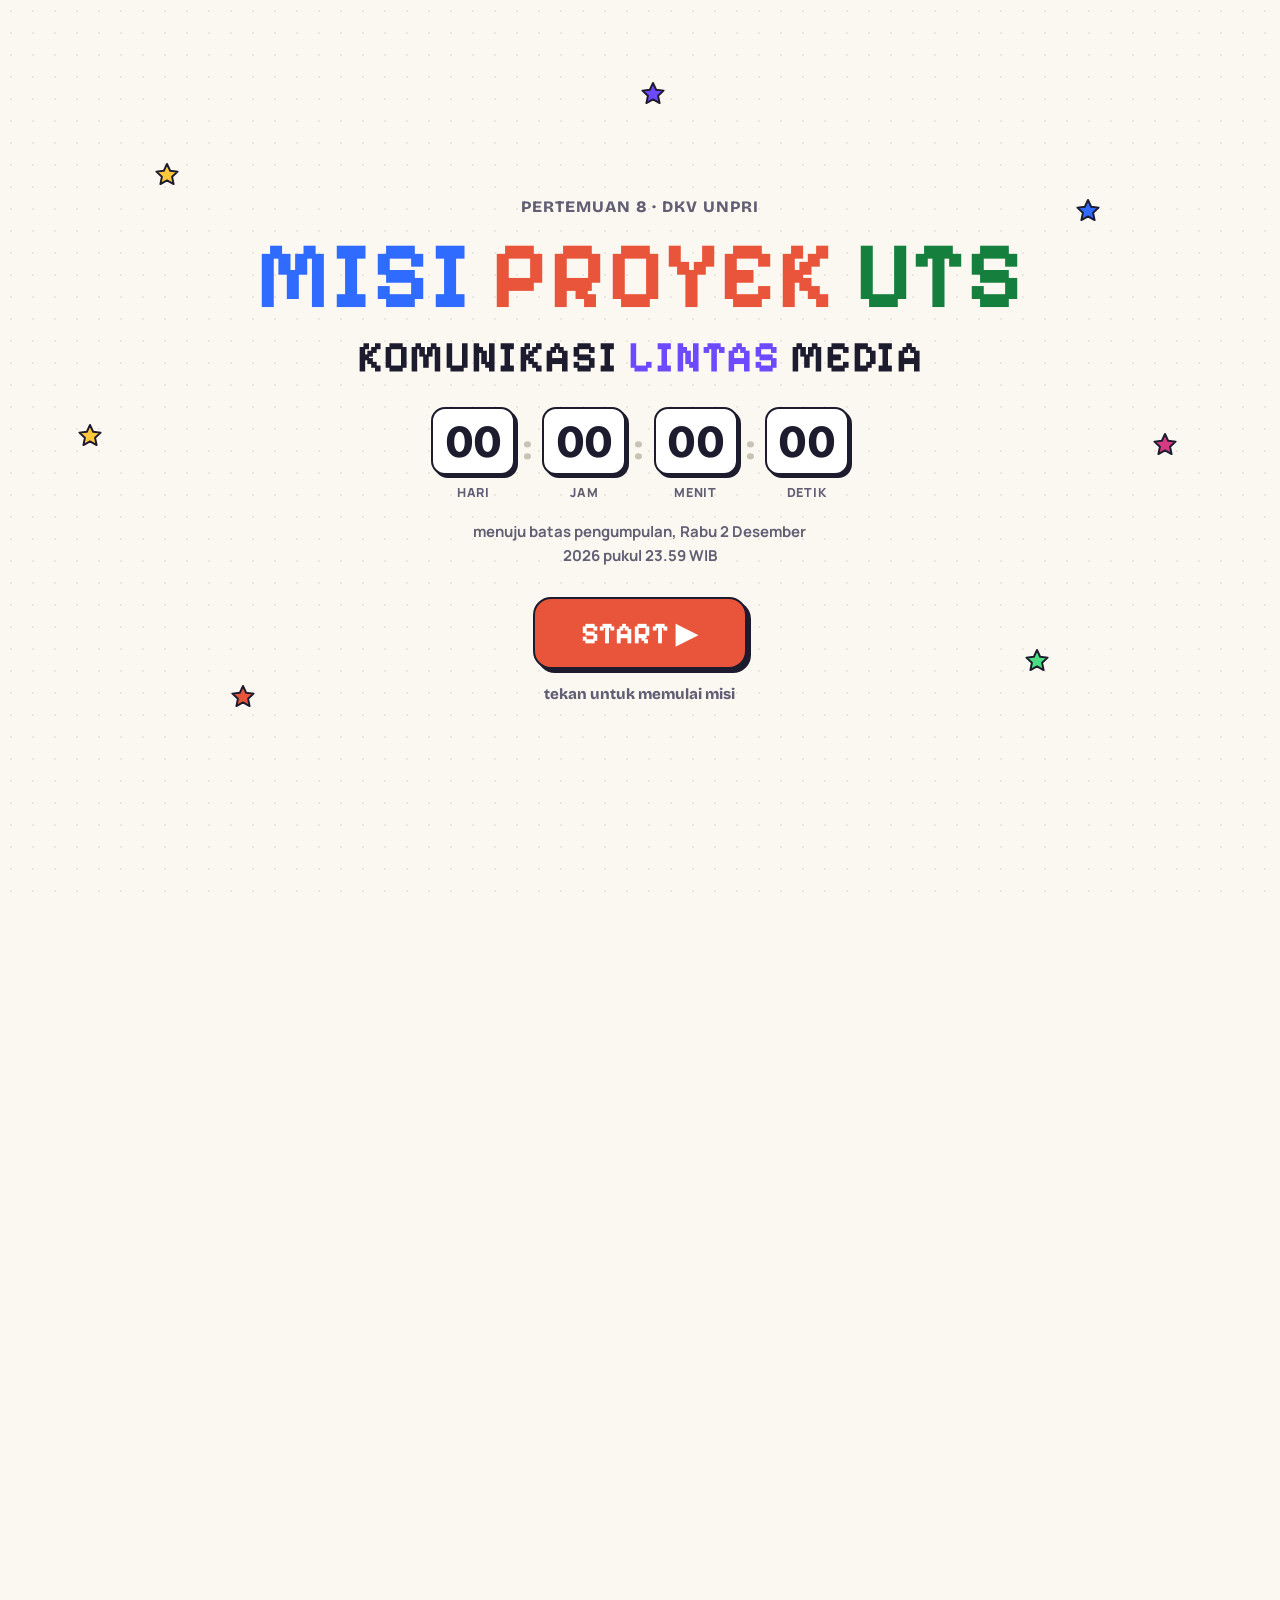
==== commit 5bca73f2: "v5: intro pusaran kertas dan bintang berbasis compositor, partikel debu emas, hitung mundur di beran" ====
--- a/index.html
+++ b/index.html
@@ -1,22 +1,20 @@
-<!doctype html><html lang="id"><head><meta charset="utf-8"><meta name="viewport" content="width=device-width,initial-scale=1">
-<title>Beranda · Proyek AP17 KLM</title><meta name="description" content="Proyek AP17 Komunikasi Lintas Media UNPRI: poster A3 dan carousel Instagram untuk CV Handbook UNPRI."><script>try{if(sessionStorage.getItem("ap17-gate"))document.documentElement.classList.add("nogate")}catch(e){}</script>
-<link rel="preconnect" href="https://fonts.googleapis.com"><link rel="preconnect" href="https://fonts.gstatic.com" crossorigin>
-<link href="https://fonts.googleapis.com/css2?family=Bricolage+Grotesque:opsz,wght@12..96,700;12..96,800&family=Manrope:wght@400;600;700;800&display=swap" rel="stylesheet">
-<link rel="preload" href="assets/fonts/pixelify-sans-700.woff2" as="font" type="font/woff2" crossorigin>
-<link rel="stylesheet" href="assets/app.css?v=4"></head><body><div id="gate" role="dialog" aria-label="Pembuka"><svg class="tw" style="left:12%;top:18%;animation-delay:0s" viewBox="0 0 24 24"><path d="M12 1.8l2.9 6.3 6.9.8-5.1 4.7 1.4 6.8L12 17l-6.1 3.4 1.4-6.8L2.2 8.9l6.9-.8z" fill="#ffc83d" stroke="#1d1b2e" stroke-width="1.8" stroke-linejoin="round"/></svg><svg class="tw" style="left:84%;top:22%;animation-delay:0.6s" viewBox="0 0 24 24"><path d="M12 1.8l2.9 6.3 6.9.8-5.1 4.7 1.4 6.8L12 17l-6.1 3.4 1.4-6.8L2.2 8.9l6.9-.8z" fill="#2f6bff" stroke="#1d1b2e" stroke-width="1.8" stroke-linejoin="round"/></svg><svg class="tw" style="left:18%;top:74%;animation-delay:1.1s" viewBox="0 0 24 24"><path d="M12 1.8l2.9 6.3 6.9.8-5.1 4.7 1.4 6.8L12 17l-6.1 3.4 1.4-6.8L2.2 8.9l6.9-.8z" fill="#e8553a" stroke="#1d1b2e" stroke-width="1.8" stroke-linejoin="round"/></svg><svg class="tw" style="left:80%;top:70%;animation-delay:0.3s" viewBox="0 0 24 24"><path d="M12 1.8l2.9 6.3 6.9.8-5.1 4.7 1.4 6.8L12 17l-6.1 3.4 1.4-6.8L2.2 8.9l6.9-.8z" fill="#4ade80" stroke="#1d1b2e" stroke-width="1.8" stroke-linejoin="round"/></svg><svg class="tw" style="left:50%;top:10%;animation-delay:1.6s" viewBox="0 0 24 24"><path d="M12 1.8l2.9 6.3 6.9.8-5.1 4.7 1.4 6.8L12 17l-6.1 3.4 1.4-6.8L2.2 8.9l6.9-.8z" fill="#6d4aff" stroke="#1d1b2e" stroke-width="1.8" stroke-linejoin="round"/></svg><svg class="tw" style="left:90%;top:46%;animation-delay:0.9s" viewBox="0 0 24 24"><path d="M12 1.8l2.9 6.3 6.9.8-5.1 4.7 1.4 6.8L12 17l-6.1 3.4 1.4-6.8L2.2 8.9l6.9-.8z" fill="#d63a83" stroke="#1d1b2e" stroke-width="1.8" stroke-linejoin="round"/></svg><svg class="tw" style="left:6%;top:46%;animation-delay:1.9s" viewBox="0 0 24 24"><path d="M12 1.8l2.9 6.3 6.9.8-5.1 4.7 1.4 6.8L12 17l-6.1 3.4 1.4-6.8L2.2 8.9l6.9-.8z" fill="#ffc83d" stroke="#1d1b2e" stroke-width="1.8" stroke-linejoin="round"/></svg><div class="gin"><div class="gk">PERTEMUAN 8 · DKV UNPRI</div>
+<!doctype html><html lang="id"><head><meta charset="utf-8"><meta name="viewport" content="width=device-width,initial-scale=1"><meta name="theme-color" content="#fbf8f1">
+<title>Beranda · Proyek AP17 KLM</title><meta name="description" content="Proyek AP17 Komunikasi Lintas Media UNPRI: poster A3 dan carousel Instagram untuk CV Handbook UNPRI."><script>(function(){var d=document.documentElement,q=/[?&]intro=1/.test(location.search),s;try{s=sessionStorage.getItem("ap17-gate")}catch(e){}d.classList.add(s&&!q?"nogate":"gating")})()</script><link rel="preload" href="assets/fonts/bricolage-grotesque-latin-800-normal.woff2" as="font" type="font/woff2" crossorigin><link rel="preload" href="assets/fonts/manrope-latin-400-normal.woff2" as="font" type="font/woff2" crossorigin><link rel="preload" href="assets/fonts/pixelify-gate.woff2" as="font" type="font/woff2" crossorigin>
+<link rel="stylesheet" href="assets/app.css?v=5"></head><body><div id="gate" role="dialog" aria-label="Pembuka"><div class="paper"><svg class="tw" viewBox="0 0 24 24" style="left:12%;top:18%;animation-delay:0s" aria-hidden="true"><path d="M12 1.8l2.9 6.3 6.9.8-5.1 4.7 1.4 6.8L12 17l-6.1 3.4 1.4-6.8L2.2 8.9l6.9-.8z" fill="#ffc83d" stroke="#1d1b2e" stroke-width="1.8" stroke-linejoin="round"/></svg><svg class="tw" viewBox="0 0 24 24" style="left:84%;top:22%;animation-delay:0.6s" aria-hidden="true"><path d="M12 1.8l2.9 6.3 6.9.8-5.1 4.7 1.4 6.8L12 17l-6.1 3.4 1.4-6.8L2.2 8.9l6.9-.8z" fill="#2f6bff" stroke="#1d1b2e" stroke-width="1.8" stroke-linejoin="round"/></svg><svg class="tw" viewBox="0 0 24 24" style="left:18%;top:76%;animation-delay:1.1s" aria-hidden="true"><path d="M12 1.8l2.9 6.3 6.9.8-5.1 4.7 1.4 6.8L12 17l-6.1 3.4 1.4-6.8L2.2 8.9l6.9-.8z" fill="#e8553a" stroke="#1d1b2e" stroke-width="1.8" stroke-linejoin="round"/></svg><svg class="tw" viewBox="0 0 24 24" style="left:80%;top:72%;animation-delay:0.3s" aria-hidden="true"><path d="M12 1.8l2.9 6.3 6.9.8-5.1 4.7 1.4 6.8L12 17l-6.1 3.4 1.4-6.8L2.2 8.9l6.9-.8z" fill="#4ade80" stroke="#1d1b2e" stroke-width="1.8" stroke-linejoin="round"/></svg><svg class="tw" viewBox="0 0 24 24" style="left:50%;top:9%;animation-delay:1.6s" aria-hidden="true"><path d="M12 1.8l2.9 6.3 6.9.8-5.1 4.7 1.4 6.8L12 17l-6.1 3.4 1.4-6.8L2.2 8.9l6.9-.8z" fill="#6d4aff" stroke="#1d1b2e" stroke-width="1.8" stroke-linejoin="round"/></svg><svg class="tw" viewBox="0 0 24 24" style="left:90%;top:48%;animation-delay:0.9s" aria-hidden="true"><path d="M12 1.8l2.9 6.3 6.9.8-5.1 4.7 1.4 6.8L12 17l-6.1 3.4 1.4-6.8L2.2 8.9l6.9-.8z" fill="#d63a83" stroke="#1d1b2e" stroke-width="1.8" stroke-linejoin="round"/></svg><svg class="tw" viewBox="0 0 24 24" style="left:6%;top:47%;animation-delay:1.9s" aria-hidden="true"><path d="M12 1.8l2.9 6.3 6.9.8-5.1 4.7 1.4 6.8L12 17l-6.1 3.4 1.4-6.8L2.2 8.9l6.9-.8z" fill="#ffc83d" stroke="#1d1b2e" stroke-width="1.8" stroke-linejoin="round"/></svg><div class="gin"><div class="gk">PERTEMUAN 8 · DKV UNPRI</div>
 <h1><span class="c1">MISI</span> <span class="c2">PROYEK</span> <span class="c3">UTS</span><span class="l2">KOMUNIKASI <span class="c4">LINTAS</span> MEDIA</span></h1>
 <div class="count" data-deadline="2026-12-02T23:59:00+07:00"><div class="u"><b data-u="d">00</b><span>hari</span></div><span class="sp">:</span><div class="u"><b data-u="h">00</b><span>jam</span></div><span class="sp">:</span><div class="u"><b data-u="m">00</b><span>menit</span></div><span class="sp">:</span><div class="u"><b data-u="s">00</b><span>detik</span></div></div><div class="gl">menuju batas pengumpulan, Rabu 2 Desember 2026 pukul 23.59 WIB</div>
-<button class="btn start" type="button">START ▶</button><span class="hint">tekan untuk memulai misi</span></div></div><div id="app"><header class="hud"><div class="wrap hudin"><a class="brand" href=""><span class="logo"><svg viewBox="0 0 24 24"><path d="M12 1.8l2.9 6.3 6.9.8-5.1 4.7 1.4 6.8L12 17l-6.1 3.4 1.4-6.8L2.2 8.9l6.9-.8z" fill="#fff" stroke="#1d1b2e" stroke-width="2" stroke-linejoin="round"/></svg></span><span class="bt"><span class="b1">Proyek AP17</span><span class="b2">Komunikasi Lintas Media</span></span></a><nav class="nav" aria-label="Navigasi"><a class="nl on" href="" aria-current="page">Beranda</a><a class="nl" href="instruksi/">Instruksi</a><a class="nl" href="kelompok/">Kelompok</a><details class="lvmenu"><summary class="nl">Level ▾</summary><div class="dd"><a href="tema-a/"><span class="k" style="background:#2f6bff">A</span>Dua pembaca CV</a><a href="tema-b/"><span class="k" style="background:#6d4aff">B</span>CV yang terbaca utuh</a><a href="tema-c/"><span class="k" style="background:#e8553a">C</span>Dari tugas ke bukti</a><a href="tema-d/"><span class="k" style="background:#0e8f86">D</span>AI boleh, mengarang jangan</a><a href="tema-e/"><span class="k" style="background:#d63a83">E</span>Cek sebelum kirim</a></div></details><span class="lvpills"><a class="lvp" style="background:#2f6bff" href="tema-a/" title="Level A: Dua pembaca CV" aria-label="Level A: Dua pembaca CV">A</a><a class="lvp" style="background:#6d4aff" href="tema-b/" title="Level B: CV yang terbaca utuh" aria-label="Level B: CV yang terbaca utuh">B</a><a class="lvp" style="background:#e8553a" href="tema-c/" title="Level C: Dari tugas ke bukti" aria-label="Level C: Dari tugas ke bukti">C</a><a class="lvp" style="background:#0e8f86" href="tema-d/" title="Level D: AI boleh, mengarang jangan" aria-label="Level D: AI boleh, mengarang jangan">D</a><a class="lvp" style="background:#d63a83" href="tema-e/" title="Level E: Cek sebelum kirim" aria-label="Level E: Cek sebelum kirim">E</a></span></nav></div></header><main><div class="wrap"><section class="hero"><img class="deco ico" src="assets/ic/c.svg" alt="" style="left:2%;top:120px;width:58px;transform:rotate(-12deg)"><img class="deco ico" src="assets/ic/d.svg" alt="" style="right:3%;top:90px;width:62px;transform:rotate(10deg)"><img class="deco ico" src="assets/ic/cv.svg" alt="" style="left:6%;top:470px;width:54px;transform:rotate(8deg)"><img class="deco ico" src="assets/ic/folder.svg" alt="" style="right:7%;top:500px;width:56px;transform:rotate(-8deg)"><span class="pill popIn"><i></i>Proyek AP17 · tugas kelompok</span>
-<h1 class="h1 popIn">Buat <span class="hl c">poster A3</span> dan <span class="hl b">carousel Instagram</span> untuk satu bab CV Handbook.</h1>
-<p class="lead popIn">Satu kelompok, satu bab, satu pesan. Poster menarik perhatian di kampus, QR-nya membawa orang ke PDF bab, dan <em>carousel</em> menjelaskan isinya di Instagram.</p>
-<div class="chips popIn"><span class="chip"><i style="background:var(--sun)"></i>Batas: Rabu, 2 Des 2026, 23.59 WIB</span><span class="chip"><i style="background:var(--blue)"></i>Kelompok 5 orang</span><span class="chip"><i style="background:var(--mint)"></i>Kumpul di Google Drive</span></div>
-<div class="btns popIn"><a class="btn coral" href="instruksi/">Baca instruksi <span class="ar">▶</span></a><a class="btn alt" href="kelompok/">Cek kelompokmu</a></div>
-<div class="show popIn" aria-hidden="true"><div class="mini"><span class="k">CV HANDBOOK UNPRI · BAB 1</span><div class="t">CV-mu dibaca <em>dua kali.</em></div><div class="s">Dulu oleh aplikasi ATS, lalu oleh rekruter. Pastikan keduanya paham.</div><div class="qr"><div class="q"><i></i><i></i><i></i><i class="o"></i><i></i><i></i><i></i><i></i><i class="o"></i><i></i><i class="o"></i><i></i><i class="o"></i><i></i><i></i><i></i><i></i><i class="o"></i><i></i><i></i><i></i><i class="o"></i><i class="o"></i><i class="o"></i><i></i><i class="o"></i><i class="o"></i><i class="o"></i><i></i><i></i><i class="o"></i><i></i><i class="o"></i><i></i><i></i><i class="o"></i><i></i><i class="o"></i><i></i><i></i><i class="o"></i><i class="o"></i><i></i><i></i><i></i><i class="o"></i><i></i><i class="o"></i><i></i></div><span>Pindai untuk unduh Bab 1</span></div><img class="lg" src="assets/logo/CEDC_UNPRI_Logo_Teks_Hitam_Transparan.png" alt=""></div>
-<div class="phone"><div class="scr"><div class="ig"><i></i><s></s></div><div class="vp"><div class="track"><div class="sl" style="background:#2f6bff">7,4 detik.<small>Waktu rekruter melihat CV-mu pertama kali.</small></div><div class="sl" style="background:#6d4aff">Satu kolom.<small>Supaya ATS membaca CV-mu dengan urut.</small></div><div class="sl" style="background:#e8553a">Pakai angka.<small>Hasil kerja, bukan daftar tugas.</small></div><div class="sl" style="background:#0e8f86">Unduh Bab 1<small>Pindai QR di poster kampus.</small></div></div></div><div class="dots"><i style="background:var(--ink)"></i><i></i><i></i><i></i></div></div></div>
-<span class="cap">Ilustrasi saja. Buat versimu sendiri.</span></div></section>
-<section class="sect"><div class="hd rv"><span class="kicker">CARA KERJA</span><h2 class="h2">Empat langkah</h2></div>
-<div class="steps"><div class="card step rv" data-d="0"><img class="ico" src="assets/ic/team.svg" alt=""><div class="n">LANGKAH 1</div><h3>Cek kelompok</h3><p>Anggota dan tema sudah ditentukan dosen.</p></div><div class="card step rv" data-d="1"><img class="ico" src="assets/ic/play.svg" alt=""><div class="n">LANGKAH 2</div><h3>Tonton video tema</h3><p>Isi bab dijelaskan dengan contoh CV dalam 90 detik.</p></div><div class="card step rv" data-d="2"><img class="ico" src="assets/ic/make.svg" alt=""><div class="n">LANGKAH 3</div><h3>Buat dua media</h3><p>Poster A3 dengan QR ke PDF bab, lalu <em>carousel</em> 5 sampai 8 slide.</p></div><div class="card step rv" data-d="3"><img class="ico" src="assets/ic/upload.svg" alt=""><div class="n">LANGKAH 4</div><h3>Unggah ke Drive</h3><p>Ke folder kelompokmu sebelum batas waktu.</p></div></div></section>
-<section class="sect"><div class="hd rv"><span class="kicker">PILIH LEVEL</span><h2 class="h2">Lima tema, satu untuk setiap kelompok</h2></div><div class="levels"><a class="lvl rv" data-d="0" data-level="a" href="tema-a/"><div class="top" style="background:#eaf0ff"><img class="ico" src="assets/ic/a.svg" alt=""><span class="badge" style="background:#2f6bff">Level A</span></div><div class="bd" style="background:#eaf0ff"><span class="tj">Dua pembaca CV</span><span class="ts">Bab 1 · Bagaimana CV Dibaca</span></div><div class="ft"><span>Kelompok 1</span><em data-prog>Mulai ▶</em></div></a><a class="lvl rv" data-d="1" data-level="b" href="tema-b/"><div class="top" style="background:#efebff"><img class="ico" src="assets/ic/b.svg" alt=""><span class="badge" style="background:#6d4aff">Level B</span></div><div class="bd" style="background:#efebff"><span class="tj">CV yang terbaca utuh</span><span class="ts">Bab 3 · Format dan Struktur CV</span></div><div class="ft"><span>Kelompok 2</span><em data-prog>Mulai ▶</em></div></a><a class="lvl rv" data-d="2" data-level="c" href="tema-c/"><div class="top" style="background:#fff0eb"><img class="ico" src="assets/ic/c.svg" alt=""><span class="badge" style="background:#e8553a">Level C</span></div><div class="bd" style="background:#fff0eb"><span class="tj">Dari tugas ke bukti</span><span class="ts">Bab 4 · Menulis Bullet Point</span></div><div class="ft"><span>Kelompok 3</span><em data-prog>Mulai ▶</em></div></a><a class="lvl rv" data-d="3" data-level="d" href="tema-d/"><div class="top" style="background:#e3f7f4"><img class="ico" src="assets/ic/d.svg" alt=""><span class="badge" style="background:#0e8f86">Level D</span></div><div class="bd" style="background:#e3f7f4"><span class="tj">AI boleh, mengarang jangan</span><span class="ts">Bab 7 · Memakai AI untuk Menulis CV</span></div><div class="ft"><span>Kelompok 4</span><em data-prog>Mulai ▶</em></div></a><a class="lvl rv" data-d="4" data-level="e" href="tema-e/"><div class="top" style="background:#fdebf3"><img class="ico" src="assets/ic/e.svg" alt=""><span class="badge" style="background:#d63a83">Level E</span></div><div class="bd" style="background:#fdebf3"><span class="tj">Cek sebelum kirim</span><span class="ts">Bab 8 · Daftar Periksa CV</span></div><div class="ft"><span>Kelompok 5</span><em data-prog>Mulai ▶</em></div></a></div>
+<button class="btn start" type="button">START ▶</button><span class="hint">tekan untuk memulai misi</span></div></div><div class="whiten"></div></div><div id="app"><header class="hud"><div class="wrap hudin"><a class="brand" href=""><span class="logo"><svg viewBox="0 0 24 24" aria-hidden="true"><path d="M12 1.8l2.9 6.3 6.9.8-5.1 4.7 1.4 6.8L12 17l-6.1 3.4 1.4-6.8L2.2 8.9l6.9-.8z" fill="#fff" stroke="#1d1b2e" stroke-width="2" stroke-linejoin="round"/></svg></span><span class="bt"><span class="b1">Proyek AP17</span><span class="b2">Komunikasi Lintas Media</span></span></a><nav class="nav" aria-label="Navigasi"><a class="nl on" href="" aria-current="page">Beranda</a><a class="nl" href="instruksi/">Instruksi</a><a class="nl" href="kelompok/">Kelompok</a><details class="lvm"><summary class="nl">Level ▾</summary><div class="dd"><a href="tema-a/"><span class="k" style="background:#2f6bff">A</span>Dua pembaca CV</a><a href="tema-b/"><span class="k" style="background:#6d4aff">B</span>CV yang terbaca utuh</a><a href="tema-c/"><span class="k" style="background:#e8553a">C</span>Dari tugas ke bukti</a><a href="tema-d/"><span class="k" style="background:#0e8f86">D</span>AI boleh, mengarang jangan</a><a href="tema-e/"><span class="k" style="background:#d63a83">E</span>Cek sebelum kirim</a></div></details><span class="lvps"><a class="lvp" style="background:#2f6bff" href="tema-a/" title="Level A: Dua pembaca CV" aria-label="Level A: Dua pembaca CV">A</a><a class="lvp" style="background:#6d4aff" href="tema-b/" title="Level B: CV yang terbaca utuh" aria-label="Level B: CV yang terbaca utuh">B</a><a class="lvp" style="background:#e8553a" href="tema-c/" title="Level C: Dari tugas ke bukti" aria-label="Level C: Dari tugas ke bukti">C</a><a class="lvp" style="background:#0e8f86" href="tema-d/" title="Level D: AI boleh, mengarang jangan" aria-label="Level D: AI boleh, mengarang jangan">D</a><a class="lvp" style="background:#d63a83" href="tema-e/" title="Level E: Cek sebelum kirim" aria-label="Level E: Cek sebelum kirim">E</a></span></nav><a class="replay" href="?intro=1" title="Putar intro lagi" aria-label="Putar intro lagi"><svg viewBox="0 0 24 24" aria-hidden="true"><path d="M10.5 12.2a1.6 1.6 0 1 1 1.9 1.5 3.4 3.4 0 1 1-3.6-3.9 5.2 5.2 0 1 1-3.9 6.4" fill="none" stroke="#1d1b2e" stroke-width="2" stroke-linecap="round"/><path d="M15.5 4.5l6 3.5-6 3.5z" fill="#e8553a" stroke="#1d1b2e" stroke-width="1.6" stroke-linejoin="round"/></svg></a></div></header><main><div class="wrap"><section class="hero"><span class="pill up"><i></i>Proyek AP17 · tugas kelompok</span>
+<h1 class="h1 up">Buat <span class="hl" style="--h:#ffc9b8">poster A3</span> dan <span class="hl" style="--h:#c4d5ff">carousel Instagram</span> untuk satu bab CV Handbook.</h1>
+<p class="lead up">Satu kelompok, satu bab, satu pesan. Poster menarik perhatian di kampus, QR-nya membawa orang ke PDF bab, dan <em>carousel</em> menjelaskan isinya di Instagram.</p>
+<div class="cdw up"><span class="kicker">Sisa waktu pengumpulan</span><div class="count sm" data-deadline="2026-12-02T23:59:00+07:00"><div class="u"><b data-u="d">00</b><span>hari</span></div><span class="sp">:</span><div class="u"><b data-u="h">00</b><span>jam</span></div><span class="sp">:</span><div class="u"><b data-u="m">00</b><span>menit</span></div><span class="sp">:</span><div class="u"><b data-u="s">00</b><span>detik</span></div></div></div>
+<div class="chips up"><span class="chip"><i style="--c:var(--sun)"></i>Batas: Rabu, 2 Des 2026, 23.59 WIB</span><span class="chip"><i style="--c:var(--blue)"></i>Kelompok 5 orang</span><span class="chip"><i></i>Kumpul di Google Drive</span></div>
+<div class="btns up"><a class="btn" style="--bg:var(--coral)" href="instruksi/">Baca instruksi ▶</a><a class="btn alt" href="kelompok/">Cek kelompokmu</a></div>
+<div class="show up" aria-hidden="true"><div class="mini"><span class="mk">CV HANDBOOK UNPRI · BAB 1</span><div class="t">CV-mu dibaca <em>dua kali.</em></div><div class="s">Dulu oleh aplikasi ATS, lalu oleh rekruter. Pastikan keduanya paham.</div><div class="q"><svg viewBox="-1 -1 9 9" aria-hidden="true"><rect x="-1" y="-1" width="9" height="9" fill="#fff" stroke="#1d1b2e" stroke-width=".5"/><path d="M0 0h1v1h-1zM1 0h1v1h-1zM2 0h1v1h-1zM4 0h1v1h-1zM5 0h1v1h-1zM6 0h1v1h-1zM0 1h1v1h-1zM2 1h1v1h-1zM4 1h1v1h-1zM6 1h1v1h-1zM0 2h1v1h-1zM1 2h1v1h-1zM2 2h1v1h-1zM4 2h1v1h-1zM5 2h1v1h-1zM6 2h1v1h-1zM3 3h1v1h-1zM0 4h1v1h-1zM1 4h1v1h-1zM3 4h1v1h-1zM5 4h1v1h-1zM6 4h1v1h-1zM1 5h1v1h-1zM3 5h1v1h-1zM4 5h1v1h-1zM0 6h1v1h-1zM1 6h1v1h-1zM2 6h1v1h-1zM4 6h1v1h-1zM6 6h1v1h-1z" fill="#1d1b2e"/></svg><span>Pindai untuk unduh Bab 1</span></div><img src="assets/logo/cedc_mini.png" alt="" width="168" height="48"></div>
+<div class="phone"><div class="scr"><div class="ig"><i></i><s></s></div><div class="vp"><div class="track"><div class="sl" style="background:#2f6bff">7,4 detik.<small>Waktu rekruter melihat CV-mu pertama kali.</small></div><div class="sl" style="background:#6d4aff">Satu kolom.<small>Supaya ATS membaca CV-mu dengan urut.</small></div><div class="sl" style="background:#e8553a">Pakai angka.<small>Hasil kerja, bukan daftar tugas.</small></div><div class="sl" style="background:#0e8f86">Unduh Bab 1<small>Pindai QR di poster kampus.</small></div></div></div><div class="dots"><i></i><i></i><i></i><i></i></div></div></div></div>
+<span class="cap up">Ilustrasi saja. Buat versimu sendiri.</span></section>
+<section class="sect"><div class="hd rv"><span class="kicker">Cara kerja</span><h2 class="h2">Empat langkah</h2></div>
+<div class="steps"><div class="card step rv" data-d="0"><img src="assets/ic/team.svg" alt="" width="68" height="68"><div class="kicker">Langkah 1</div><h3>Cek kelompok</h3><p>Anggota dan tema sudah ditentukan dosen.</p></div><div class="card step rv" data-d="1"><img src="assets/ic/play.svg" alt="" width="68" height="68"><div class="kicker">Langkah 2</div><h3>Tonton video tema</h3><p>Isi bab dijelaskan dengan contoh CV dalam 90 detik.</p></div><div class="card step rv" data-d="2"><img src="assets/ic/make.svg" alt="" width="68" height="68"><div class="kicker">Langkah 3</div><h3>Buat dua media</h3><p>Poster A3 dengan QR ke PDF bab, lalu <em>carousel</em> 5 sampai 8 slide.</p></div><div class="card step rv" data-d="3"><img src="assets/ic/upload.svg" alt="" width="68" height="68"><div class="kicker">Langkah 4</div><h3>Unggah ke Drive</h3><p>Ke folder kelompokmu sebelum batas waktu.</p></div></div></section>
+<section class="sect"><div class="hd rv"><span class="kicker">Pilih level</span><h2 class="h2">Lima tema, satu untuk setiap kelompok</h2></div><div class="levels"><a class="lvl rv" data-d="0" data-level="a" href="tema-a/" style="--c:#2f6bff;--t:#eaf0ff"><div class="top"><img src="assets/ic/a.svg" alt="" width="68" height="68"><span class="badge">Level A</span></div><div class="bd"><span class="tj">Dua pembaca CV</span><span class="ts">Bab 1 · Bagaimana CV Dibaca</span></div><div class="ft"><span>Kelompok 1</span><em data-prog>Mulai ▶</em></div></a><a class="lvl rv" data-d="1" data-level="b" href="tema-b/" style="--c:#6d4aff;--t:#efebff"><div class="top"><img src="assets/ic/b.svg" alt="" width="68" height="68"><span class="badge">Level B</span></div><div class="bd"><span class="tj">CV yang terbaca utuh</span><span class="ts">Bab 3 · Format dan Struktur CV</span></div><div class="ft"><span>Kelompok 2</span><em data-prog>Mulai ▶</em></div></a><a class="lvl rv" data-d="2" data-level="c" href="tema-c/" style="--c:#e8553a;--t:#fff0eb"><div class="top"><img src="assets/ic/c.svg" alt="" width="68" height="68"><span class="badge">Level C</span></div><div class="bd"><span class="tj">Dari tugas ke bukti</span><span class="ts">Bab 4 · Menulis Bullet Point</span></div><div class="ft"><span>Kelompok 3</span><em data-prog>Mulai ▶</em></div></a><a class="lvl rv" data-d="3" data-level="d" href="tema-d/" style="--c:#0e8f86;--t:#e3f7f4"><div class="top"><img src="assets/ic/d.svg" alt="" width="68" height="68"><span class="badge">Level D</span></div><div class="bd"><span class="tj">AI boleh, mengarang jangan</span><span class="ts">Bab 7 · Memakai AI untuk Menulis CV</span></div><div class="ft"><span>Kelompok 4</span><em data-prog>Mulai ▶</em></div></a><a class="lvl rv" data-d="4" data-level="e" href="tema-e/" style="--c:#d63a83;--t:#fdebf3"><div class="top"><img src="assets/ic/e.svg" alt="" width="68" height="68"><span class="badge">Level E</span></div><div class="bd"><span class="tj">Cek sebelum kirim</span><span class="ts">Bab 8 · Daftar Periksa CV</span></div><div class="ft"><span>Kelompok 5</span><em data-prog>Mulai ▶</em></div></a></div>
 <p class="muted small center rv" style="margin-top:26px">Ingin membaca seluruh handbook? <a href="pdf/CV_Handbook_UNPRI_Lengkap.pdf">Unduh CV Handbook UNPRI lengkap (PDF)</a>.</p></section><div style="height:60px"></div></div></main>
-<footer class="foot" style="border-top:2px solid var(--ink);background:#fff;font-size:14px;color:var(--muted);padding:22px 0;line-height:1.6"><div class="wrap">Komunikasi Lintas Media (DKV 6250) · Universitas Prima Indonesia · Dosen: Ilman Akbar Effendi, S.I.P., M.I.Kom.<br>Materi tema bersumber dari CV Handbook UNPRI, Pusat Pengembangan Karir dan Kewirausahaan (CEDC) UNPRI. · <a href="#" data-replay>Putar intro lagi</a></div></footer></div>
-<script src="assets/app.js?v=4"></script></body></html>+<footer><div class="wrap">Komunikasi Lintas Media (DKV 6250) · Universitas Prima Indonesia · Dosen: Ilman Akbar Effendi, S.I.P., M.I.Kom.<br>Materi tema bersumber dari CV Handbook UNPRI, Pusat Pengembangan Karir dan Kewirausahaan (CEDC) UNPRI.</div></footer></div>
+<script src="assets/app.js?v=5" defer></script></body></html>
--- a/assets/app.css
+++ b/assets/app.css
@@ -1,298 +1 @@
-/* Proyek AP17 KLM v4 · modern retro.
-   Bricolage Grotesque: judul. Manrope: semua teks bacaan. Pixelify Sans: label, tombol, angka hitung mundur. */
-@font-face{font-family:"Pixelify Sans";src:url("fonts/pixelify-sans-400.woff2") format("woff2");font-weight:400 500;font-display:swap}
-@font-face{font-family:"Pixelify Sans";src:url("fonts/pixelify-sans-600.woff2") format("woff2");font-weight:600;font-display:swap}
-@font-face{font-family:"Pixelify Sans";src:url("fonts/pixelify-sans-700.woff2") format("woff2");font-weight:700 900;font-display:swap}
-:root{
-  --ink:#1d1b2e;--ink2:#3a3850;--muted:#625f75;--line:#e6e1d6;--cream:#fbf8f1;--card:#fff;
-  --green:#15803d;--mint:#4ade80;--mintsoft:#e8faef;
-  --blue:#2f6bff;--bluesoft:#eaf0ff;--violet:#6d4aff;--violetsoft:#efebff;
-  --coral:#e8553a;--coralsoft:#fff0eb;--teal:#0e8f86;--tealsoft:#e3f7f4;
-  --pink:#d63a83;--pinksoft:#fdebf3;--sun:#ffc83d;--sunsoft:#fff6dc;
-  --head:"Bricolage Grotesque",Manrope,system-ui,sans-serif;--read:Manrope,system-ui,sans-serif;--px:"Pixelify Sans",system-ui,sans-serif;
-  --spring:cubic-bezier(.34,1.56,.64,1);--r:18px;
-  --pop:4px 4px 0 var(--ink);--soft:0 10px 30px rgba(29,27,46,.08);
-}
-*{box-sizing:border-box;-webkit-tap-highlight-color:transparent}
-html{scroll-behavior:smooth}
-body{margin:0;font-family:var(--read);font-size:17px;line-height:1.65;color:var(--ink2);background:var(--cream);
-  background-image:radial-gradient(rgba(29,27,46,.07) 1.2px,transparent 1.2px);background-size:22px 22px;-webkit-font-smoothing:antialiased}
-#app{min-height:100vh;display:flex;flex-direction:column;position:relative}
-main{flex:1;position:relative;min-width:0;width:100%}
-.wrap{max-width:1160px;margin:0 auto;padding:0 24px}
-a{color:var(--blue)}
-b,strong{color:var(--ink)}
-code{font-family:ui-monospace,SFMono-Regular,Menlo,monospace;font-size:.86em;background:var(--bluesoft);border-radius:6px;padding:1px 6px;word-break:break-all;color:var(--ink)}
-h1,h2,h3{font-family:var(--head);color:var(--ink);letter-spacing:-.02em}
-
-/* navigasi */
-.hud{position:sticky;top:0;z-index:40;background:rgba(251,248,241,.9);backdrop-filter:blur(10px);border-bottom:2px solid var(--ink)}
-.hudin{display:flex;align-items:center;gap:16px;min-height:66px}
-.brand{display:flex;align-items:center;gap:10px;text-decoration:none;flex:none}
-.brand .logo{width:38px;height:38px;border-radius:11px;background:var(--sun);border:2px solid var(--ink);box-shadow:2px 2px 0 var(--ink);display:grid;place-items:center}
-.brand .logo svg{width:22px;height:22px}
-.brand .bt{display:flex;flex-direction:column;line-height:1.1}
-.brand .b1{font-family:var(--head);font-weight:800;font-size:19px;color:var(--ink)}
-.brand .b2{font-weight:700;font-size:12px;color:var(--muted)}
-.nav{display:flex;align-items:center;gap:6px;margin-left:auto}
-.nl{text-decoration:none;font-family:var(--px);font-weight:600;font-size:17px;color:var(--ink);padding:6px 12px;border-radius:10px;border:2px solid transparent;transition:background .15s,border-color .15s}
-.nl:hover{background:#fff;border-color:var(--ink)}
-.nl.on{background:var(--ink);color:#fff}
-.lvmenu{position:relative}
-.lvmenu summary{list-style:none;cursor:pointer}
-.lvmenu summary::-webkit-details-marker{display:none}
-.lvmenu .dd{position:absolute;right:0;top:calc(100% + 8px);background:#fff;border:2px solid var(--ink);border-radius:14px;box-shadow:var(--pop);padding:8px;width:290px;display:grid;gap:4px;animation:popIn .3s var(--spring)}
-.lvmenu .dd a{display:flex;align-items:center;gap:10px;text-decoration:none;color:var(--ink);font-weight:700;font-size:15px;padding:7px 8px;border-radius:10px}
-.lvmenu .dd a:hover,.lvmenu .dd a.on{background:var(--cream)}
-.lvmenu .dd img{width:30px;height:30px}
-.lvmenu .dd .k{font-family:var(--head);font-weight:800;width:26px;height:26px;border-radius:8px;display:grid;place-items:center;color:#fff;font-size:14px;flex:none}
-.lvpills{display:flex;gap:6px}
-.lvp{width:36px;height:36px;border-radius:10px;border:2px solid var(--ink);display:grid;place-items:center;text-decoration:none;font-family:var(--head);font-weight:800;font-size:16px;color:#fff;transition:transform .15s var(--spring)}
-.lvp:hover{transform:translateY(-3px) rotate(-4deg)}
-.lvp.on{box-shadow:2px 2px 0 var(--ink);transform:translateY(-2px)}
-.lvp:not(.on){opacity:.88}
-
-/* label dan teks */
-.pill{display:inline-flex;align-items:center;gap:8px;font-family:var(--px);font-weight:600;font-size:15px;color:var(--ink);background:#fff;border:2px solid var(--ink);border-radius:999px;padding:4px 14px;line-height:1.4}
-.pill i{width:9px;height:9px;border-radius:50%;background:var(--mint);border:1.5px solid var(--ink)}
-.kicker{font-family:var(--px);font-weight:600;font-size:15px;letter-spacing:.04em;color:var(--muted)}
-.h1{font-weight:800;font-size:clamp(40px,6vw,74px);line-height:1.02;margin:18px auto 16px;max-width:15ch}
-.h1-s{font-weight:800;font-size:clamp(36px,4.8vw,58px);line-height:1.04;margin:14px 0 12px}
-.h2{font-weight:800;font-size:clamp(28px,3.2vw,38px);line-height:1.1;margin:6px 0 0}
-.hl{position:relative;white-space:nowrap;padding:0 .08em}
-.hl:before{content:"";position:absolute;left:0;right:0;bottom:.06em;height:.36em;border-radius:.1em;z-index:-1;transform:skew(-6deg)}
-.hl.b:before{background:#b9cdff}.hl.c:before{background:#ffc9b8}.hl.g:before{background:#bdf3cf}.hl.v:before{background:#d6ccff}.hl.y:before{background:#ffe08a}
-.lead{font-size:19px;line-height:1.6;color:var(--ink2);margin:0 auto;max-width:52ch}
-.muted{color:var(--muted)}.small{font-size:14.5px}
-.center{text-align:center}
-
-/* tombol */
-.btn{display:inline-flex;align-items:center;justify-content:center;gap:10px;text-decoration:none;font-family:var(--px);font-weight:700;font-size:20px;color:#fff;background:var(--ink);border:2px solid var(--ink);border-radius:14px;box-shadow:var(--pop);padding:11px 22px;cursor:pointer;transition:transform .12s,box-shadow .12s,background .2s;position:relative;line-height:1.2}
-.btn:hover{transform:translate(-2px,-2px);box-shadow:6px 6px 0 var(--ink)}
-.btn:active{transform:translate(3px,3px);box-shadow:1px 1px 0 var(--ink)}
-.btn.blue{background:var(--blue)}.btn.green{background:var(--green)}.btn.coral{background:var(--coral)}
-.btn.alt{background:#fff;color:var(--ink)}.btn.sun{background:var(--sun);color:var(--ink)}
-.btn.sm{font-size:17px;padding:8px 15px;border-radius:12px;box-shadow:3px 3px 0 var(--ink)}
-.btn .ar{transition:transform .2s}.btn:hover .ar{transform:translateX(4px)}
-.btns{display:flex;gap:14px;flex-wrap:wrap;justify-content:center}
-
-/* kartu */
-.card{background:var(--card);border:2px solid var(--line);border-radius:var(--r);padding:24px 26px;box-shadow:var(--soft)}
-.card.key{border-color:var(--ink);box-shadow:var(--pop)}
-.ctag{display:inline-block;font-family:var(--px);font-weight:600;font-size:15px;color:var(--muted);margin-bottom:6px}
-.card h3{font-size:24px;font-weight:800;margin:0 0 10px}
-.card ul,.card ol{padding-left:22px;margin:6px 0}.card li{margin:7px 0}
-.card li::marker{color:var(--blue);font-weight:800}
-.ico{filter:drop-shadow(3px 3px 0 var(--ink))}
-
-/* hitung mundur */
-.count{display:inline-flex;gap:10px;align-items:flex-end}
-.count .u{display:flex;flex-direction:column;align-items:center;min-width:64px}
-.count .u b{font-family:var(--px);font-weight:700;font-size:44px;line-height:1;color:var(--ink);background:#fff;border:2px solid var(--ink);border-radius:12px;padding:8px 10px;min-width:72px;text-align:center;box-shadow:3px 3px 0 var(--ink)}
-.count .u span{font-size:13px;font-weight:700;color:var(--muted);margin-top:6px}
-.count .sp{font-family:var(--px);font-size:34px;color:var(--muted);padding-bottom:30px}
-.chips{display:flex;flex-wrap:wrap;gap:10px;justify-content:center}
-.chip{display:inline-flex;align-items:center;gap:8px;font-weight:700;font-size:15px;color:var(--ink);background:#fff;border:2px solid var(--ink);border-radius:999px;padding:6px 14px;text-decoration:none}
-.chip i{width:10px;height:10px;border-radius:50%;border:1.5px solid var(--ink)}
-a.chip{transition:transform .15s}a.chip:hover{transform:translateY(-2px)}
-
-/* beranda */
-.hero{text-align:center;padding:56px 0 20px;position:relative}
-.hero .chips{margin:22px 0 26px}
-.deco{position:absolute;pointer-events:none;z-index:0}
-.hero>*:not(.deco){position:relative;z-index:1}
-.show{display:flex;justify-content:center;align-items:flex-end;gap:46px;margin:40px auto 10px;position:relative}
-.show .cap{position:absolute;left:50%;bottom:-34px;transform:translateX(-50%);font-size:13.5px;font-weight:700;color:var(--muted);white-space:nowrap}
-.mini{width:250px;height:354px;background:#fff;border:2px solid var(--ink);border-radius:8px;box-shadow:var(--pop);padding:20px;display:flex;flex-direction:column;text-align:left;transform:rotate(-3deg);animation:bob 5s ease-in-out infinite}
-.mini .k{font-family:var(--px);font-weight:600;font-size:12px;color:var(--coral)}
-.mini .t{font-family:var(--head);font-weight:800;font-size:34px;line-height:1;color:var(--ink);margin:8px 0 8px}
-.mini .t em{font-style:normal;color:var(--coral)}
-.mini .s{font-size:13px;line-height:1.4;color:var(--ink2)}
-.mini .qr{margin-top:auto;display:flex;align-items:center;gap:10px}
-.mini .qr .q{width:62px;height:62px;display:grid;grid-template-columns:repeat(7,1fr);border:2px solid var(--ink);padding:3px;background:#fff}
-.mini .qr .q i{background:var(--ink)}.mini .qr .q i.o{background:transparent}
-.mini .qr span{font-size:12px;font-weight:800;line-height:1.25;color:var(--ink)}
-.mini .lg{height:22px;margin-top:12px;align-self:flex-start}
-.phone{width:200px;height:380px;background:var(--ink);border-radius:30px;padding:12px;box-shadow:var(--pop);transform:rotate(3deg);animation:bob 5s ease-in-out infinite;animation-delay:-2.5s}
-.phone .scr{background:#fff;border-radius:20px;height:100%;overflow:hidden;display:flex;flex-direction:column}
-.phone .ig{height:36px;display:flex;align-items:center;gap:7px;padding:0 10px;border-bottom:1px solid var(--line)}
-.phone .ig i{width:20px;height:20px;border-radius:50%;background:conic-gradient(var(--sun),var(--coral),var(--pink),var(--violet),var(--sun))}
-.phone .ig s{height:7px;width:70px;background:var(--line);border-radius:4px}
-.phone .vp{overflow:hidden;aspect-ratio:4/5;position:relative}
-.phone .track{display:flex;width:400%;height:100%;animation:swipe 12s ease-in-out infinite}
-.phone .sl{width:25%;height:100%;padding:16px;display:flex;flex-direction:column;justify-content:center;gap:6px;font-family:var(--head);font-weight:800;color:#fff;font-size:21px;line-height:1.08;text-align:left}
-.phone .sl small{font-family:var(--read);font-weight:600;font-size:12px;opacity:.9;line-height:1.35}
-.phone .dots{display:flex;gap:5px;justify-content:center;padding:10px 0}
-.phone .dots i{width:7px;height:7px;border-radius:50%;background:var(--line)}
-@keyframes swipe{0%,20%{transform:translateX(0)}25%,45%{transform:translateX(-25%)}50%,70%{transform:translateX(-50%)}75%,95%{transform:translateX(-75%)}100%{transform:translateX(0)}}
-@keyframes bob{0%,100%{translate:0 0}50%{translate:0 -10px}}
-.sect{padding:70px 0 10px}
-.sect .hd{text-align:center;margin-bottom:30px}
-.steps{display:grid;grid-template-columns:repeat(4,1fr);gap:18px}
-.step{text-align:center;padding:24px 18px}
-.step img{width:64px;height:64px;margin-bottom:10px}
-.step .n{font-family:var(--px);font-weight:700;font-size:15px;color:var(--muted)}
-.step h3{font-size:21px;margin:2px 0 6px}
-.step p{margin:0;font-size:15.5px;line-height:1.5;color:var(--muted)}
-.levels{display:flex;flex-wrap:wrap;justify-content:center;gap:22px}
-.lvl{width:340px;display:flex;flex-direction:column;text-decoration:none;color:var(--ink2);background:#fff;border:2px solid var(--ink);border-radius:22px;box-shadow:var(--pop);overflow:hidden;transition:transform .18s var(--spring),box-shadow .18s}
-.lvl:hover{transform:translate(-3px,-5px) rotate(-.6deg);box-shadow:8px 9px 0 var(--ink)}
-.lvl .top{display:flex;align-items:center;justify-content:space-between;padding:18px 20px 14px}
-.lvl .top img{width:66px;height:66px;transition:transform .3s var(--spring)}
-.lvl:hover .top img{transform:scale(1.1) rotate(-6deg)}
-.lvl .badge{font-family:var(--head);font-weight:800;font-size:15px;color:#fff;border:2px solid var(--ink);border-radius:10px;padding:3px 10px}
-.lvl .bd{padding:2px 20px 18px;display:flex;flex-direction:column;gap:4px;flex:1}
-.lvl .tj{font-family:var(--head);font-weight:800;font-size:25px;line-height:1.1;color:var(--ink)}
-.lvl .ts{font-size:15px;color:var(--muted)}
-.lvl .ft{display:flex;align-items:center;justify-content:space-between;border-top:2px solid var(--line);padding:12px 20px;font-weight:800;font-size:15px;color:var(--ink)}
-.lvl .ft em{font-style:normal;font-family:var(--px);font-weight:700;font-size:16px}
-.lvl.isdone .ft em{color:var(--green)}
-
-/* kelompok */
-.teams{display:flex;flex-wrap:wrap;justify-content:center;gap:24px;margin:34px 0 70px}
-.team{width:350px;background:#fff;border:2px solid var(--ink);border-radius:22px;box-shadow:var(--pop);overflow:hidden;display:flex;flex-direction:column}
-.team .th{display:flex;align-items:center;gap:14px;padding:16px 20px;border-bottom:2px solid var(--ink)}
-.team .th img{width:52px;height:52px}
-.team .tn{font-family:var(--head);font-weight:800;font-size:26px;line-height:1;color:var(--ink)}
-.team .tt{font-weight:700;font-size:14px;color:var(--ink2);margin-top:4px}
-.team ul{list-style:none;margin:0;padding:14px 20px;display:grid;gap:10px}
-.team li{display:flex;align-items:center;gap:12px;font-weight:700;font-size:16.5px;color:var(--ink)}
-.av{width:32px;height:32px;flex:none;border-radius:50%;display:grid;place-items:center;font-weight:800;font-size:12.5px;color:var(--ink);border:2px solid var(--ink)}
-.team .row{display:flex;gap:10px;padding:0 20px 18px;margin-top:auto}
-.team .row .btn{flex:1}
-
-/* instruksi */
-.ihero{text-align:center;padding:52px 0 26px}
-.facts{display:grid;grid-template-columns:repeat(3,1fr);gap:18px;margin:0 0 34px}
-.fact{background:#fff;border:2px solid var(--ink);border-radius:var(--r);box-shadow:var(--pop);padding:20px 22px;text-align:left}
-.fact .ctag{margin:0}
-.fact b{display:block;font-family:var(--head);font-weight:800;font-size:23px;line-height:1.2;margin-top:4px}
-.fact span.s{display:block;font-size:14.5px;color:var(--muted);margin-top:4px}
-.fact.t1{background:var(--sunsoft)}.fact.t2{background:var(--bluesoft)}.fact.t3{background:var(--mintsoft)}
-.brief{display:grid;grid-template-columns:220px 1fr;gap:34px;align-items:start;margin:0 0 70px}
-.toc{position:sticky;top:90px;display:flex;flex-direction:column;gap:2px;border-left:3px solid var(--line);padding-left:4px}
-.toc a{text-decoration:none;font-weight:700;font-size:15px;color:var(--muted);padding:6px 12px;border-radius:8px;transition:color .15s,background .15s}
-.toc a:hover{color:var(--ink);background:#fff}
-.toc a.on{color:var(--ink);background:#fff;box-shadow:inset 3px 0 0 var(--blue)}
-.stack{display:flex;flex-direction:column;gap:22px;min-width:0}
-.duo{display:grid;grid-template-columns:1fr 1fr;gap:16px}
-.duo>div{border-radius:16px;padding:18px 20px;border:2px solid var(--ink)}
-.duo>div:first-child{background:var(--coralsoft)}.duo>div:last-child{background:var(--bluesoft)}
-.duo .fh{display:flex;align-items:center;gap:12px;margin-bottom:8px}
-.duo .fh img{width:46px;height:46px}
-.duo .fh b{font-family:var(--head);font-weight:800;font-size:22px}
-.duo .fh span{display:block;font-size:14px;font-weight:700;color:var(--ink2)}
-.duo .fr{font-family:var(--px);font-weight:600;font-size:14px;color:var(--muted)}
-.term{background:var(--ink);color:#e6e6f0;border-radius:14px;padding:16px 18px;font-family:ui-monospace,SFMono-Regular,Menlo,monospace;font-size:14.5px;line-height:1.7;white-space:pre-wrap;margin:12px 0 0}
-.term .c{color:var(--sun)}
-.sg{border:2px solid var(--line);border-radius:14px;overflow:hidden;margin-top:12px}
-.sg .sgh{display:flex;justify-content:space-between;align-items:center;padding:10px 16px;font-family:var(--head);font-weight:800;font-size:19px;color:var(--ink)}
-.sg .sgh b{font-family:var(--px);font-size:22px}
-.sr{display:grid;grid-template-columns:1fr 170px;gap:14px;align-items:center;padding:10px 16px;border-top:2px solid var(--line)}
-.sr .nm{font-weight:800;color:var(--ink);font-size:15.5px}.sr .ds{font-size:14.5px;color:var(--muted);line-height:1.45}
-.meter{height:14px;border-radius:999px;background:#f0ece3;position:relative;overflow:hidden}
-.meter i{position:absolute;left:0;top:0;bottom:0;width:0;border-radius:999px;transition:width 1.1s var(--spring)}
-.mv{display:flex;align-items:center;gap:10px}.mv .meter{flex:1}.mv b{font-family:var(--px);font-size:17px;min-width:22px;text-align:right}
-.card.warn{background:var(--coralsoft);border-color:#f6c3b6}
-.card.warn li::marker{color:var(--coral)}
-.logos{display:grid;grid-template-columns:1fr 1fr;gap:14px;margin:8px 0 18px}
-.lgc{display:flex;flex-direction:column;gap:8px;text-decoration:none;border:2px solid var(--line);border-radius:14px;padding:14px;background:#fff;font-size:14px;font-weight:700;color:var(--ink);transition:transform .15s}
-.lgc:hover{transform:translateY(-3px)}.lgc img{width:100%;height:auto}.lgc.dk{background:#14532d;color:#fff;border-color:#14532d}
-
-/* level */
-.lhead{text-align:center;padding:46px 0 26px}
-.lhead img.big{width:96px;height:96px;animation:bob 5s ease-in-out infinite}
-.lhead .lead{max-width:56ch}
-.screen{max-width:980px;margin:0 auto;background:var(--ink);border-radius:24px;padding:12px;box-shadow:var(--pop)}
-.screen .sbar{display:flex;align-items:center;gap:8px;color:#fff;font-family:var(--px);font-size:15px;padding:2px 6px 10px}
-.screen .sbar i{width:12px;height:12px;border-radius:50%}
-.screen .sbar span{margin-left:6px;opacity:.9}
-.screen video{display:block;width:100%;aspect-ratio:16/9;border-radius:14px;background:#000}
-.lgrid{display:grid;grid-template-columns:1.45fr 1fr;gap:30px;margin:46px 0 30px;align-items:start}
-.tips{display:grid;gap:12px}
-.tip{display:grid;grid-template-columns:44px 1fr;gap:14px;align-items:start;background:#fff;border:2px solid var(--line);border-radius:16px;padding:14px 16px;transition:transform .15s,border-color .15s}
-.tip:hover{transform:translateX(4px);border-color:var(--ink)}
-.tip .n{width:40px;height:40px;border-radius:12px;display:grid;place-items:center;font-family:var(--px);font-weight:700;font-size:20px;color:#fff;border:2px solid var(--ink)}
-.tip p{margin:0;font-size:16.5px;line-height:1.6}
-.side{display:flex;flex-direction:column;gap:22px}
-.qrcard{text-align:center}
-.qrcard img.qr{width:190px;height:190px;border-radius:12px;border:2px solid var(--line)}
-.qrcard .bb{display:flex;flex-direction:column;gap:12px;margin-top:14px}
-.url{display:flex;gap:8px;margin-top:14px;text-align:left}
-.url code{flex:1;font-size:12px;padding:8px;line-height:1.4}
-.copy{font-family:var(--px);font-weight:700;font-size:16px;border:2px solid var(--ink);background:var(--sun);color:var(--ink);border-radius:10px;padding:0 12px;cursor:pointer;box-shadow:2px 2px 0 var(--ink)}
-.copy:active{transform:translate(2px,2px);box-shadow:none}
-.inv{display:flex;flex-direction:column;gap:10px}
-.item{display:flex;gap:12px;align-items:flex-start;text-decoration:none;color:var(--ink2);border:2px solid var(--line);border-radius:14px;padding:10px 12px;background:#fff;transition:transform .15s,border-color .15s}
-.item:hover{transform:translate(-2px,-2px);border-color:var(--ink);box-shadow:3px 3px 0 var(--ink)}
-.item img{width:40px;height:40px;flex:none}
-.item b{display:block;font-size:15.5px}.item span{display:block;font-size:13.5px;line-height:1.45;color:var(--muted)}
-.prog{display:flex;align-items:center;gap:12px;margin:6px 0 14px}
-.prog .meter{flex:1;height:16px}
-.prog b{font-family:var(--px);font-size:20px;min-width:70px;text-align:right}
-.ql{list-style:none;margin:0;padding:0;display:grid;gap:8px}
-.card .ql{padding:0}.card .ql li{margin:0}.card .ql li::marker{content:none}
-.ql label{display:flex;gap:12px;align-items:center;cursor:pointer;font-weight:700;font-size:15.5px;color:var(--ink);border:2px solid var(--line);border-radius:12px;padding:8px 10px;transition:border-color .15s,transform .12s}
-.ql label:hover{border-color:var(--ink);transform:translateX(3px)}
-.ql input{position:absolute;opacity:0;pointer-events:none}
-.ql .bx{width:26px;height:26px;flex:none;border:2px solid var(--ink);border-radius:8px;background:#fff;display:grid;place-items:center;color:#fff;transition:background .2s}
-.ql input:checked+.bx{background:var(--green);animation:pp .35s var(--spring)}
-.ql input:checked+.bx:after{content:"✓";font-size:16px;font-weight:900}
-.ql input:checked~.qt{color:var(--muted);text-decoration:line-through;text-decoration-thickness:2px}
-.ql input:focus-visible+.bx{outline:3px solid var(--blue);outline-offset:2px}
-.ql small{display:block;font-weight:600;font-size:12.5px;color:var(--muted)}
-@keyframes pp{40%{transform:scale(1.3)}}
-.pn{display:flex;justify-content:space-between;gap:14px;margin:10px 0 70px;flex-wrap:wrap}
-
-/* efek */
-.popIn{animation:popIn .55s var(--spring) both}
-@keyframes popIn{from{opacity:0;transform:translateY(16px) scale(.97)}}
-.rv{opacity:0;transform:translateY(22px);transition:opacity .5s ease,transform .6s var(--spring)}
-.rv.in{opacity:1;transform:none}
-.star{position:fixed;z-index:300;pointer-events:none;width:18px;height:18px;margin:-9px 0 0 -9px;animation:starfly .8s cubic-bezier(.2,.7,.3,1) forwards}
-@keyframes starfly{0%{transform:translate(0,0) scale(.4) rotate(0);opacity:1}70%{opacity:1}100%{transform:translate(var(--dx),var(--dy)) scale(1) rotate(var(--rot));opacity:0}}
-.fx{position:fixed;z-index:300;pointer-events:none;font-family:var(--px);font-weight:700;font-size:22px;color:var(--green);text-shadow:2px 2px 0 #fff;animation:floatUp 1s ease-out forwards}
-@keyframes floatUp{from{opacity:1;transform:translate(-50%,0) scale(.8)}20%{transform:translate(-50%,-10px) scale(1.15)}to{opacity:0;transform:translate(-50%,-60px)}}
-.confetti{position:fixed;top:-20px;z-index:300;width:10px;height:14px;border-radius:2px;pointer-events:none;animation:cfall linear forwards}
-@keyframes cfall{to{transform:translateY(110vh) rotate(720deg)}}
-.stampx{position:fixed;left:50%;top:42%;z-index:310;transform:translate(-50%,-50%);pointer-events:none}
-.stampx div{font-family:var(--head);font-weight:800;font-size:46px;line-height:1.05;text-align:center;color:var(--green);background:#fff;border:3px solid var(--ink);border-radius:20px;padding:14px 28px;box-shadow:var(--pop);animation:stampIn 2.2s ease forwards}
-@keyframes stampIn{0%{transform:scale(2.2) rotate(-8deg);opacity:0}18%{transform:scale(1) rotate(-3deg);opacity:1}80%{opacity:1}100%{opacity:0;transform:scale(1) rotate(-3deg)}}
-
-/* gerbang intro */
-html.nogate #gate{display:none}
-#gate{position:fixed;inset:0;z-index:200;background:var(--cream);background-image:radial-gradient(rgba(29,27,46,.08) 1.2px,transparent 1.2px);background-size:22px 22px;display:grid;place-items:center;overflow:hidden}
-#gate .gin{text-align:center;padding:24px;transform-origin:50% 50%}
-#gate .gk{font-family:var(--px);font-weight:600;font-size:17px;color:var(--muted);letter-spacing:.06em}
-#gate h1{font-family:var(--px);font-weight:700;font-size:clamp(44px,8vw,104px);line-height:.98;letter-spacing:.01em;margin:14px 0 30px;color:var(--ink)}
-#gate h1 .l2{display:block;font-size:.46em;margin-top:14px;letter-spacing:.02em}
-#gate h1 .c1{color:var(--blue)}#gate h1 .c2{color:var(--coral)}#gate h1 .c3{color:var(--green)}#gate h1 .c4{color:var(--violet)}
-#gate .gl{font-weight:700;font-size:15px;color:var(--muted);margin:16px 0 30px}
-#gate .start{font-size:30px;padding:16px 48px;border-radius:18px;background:var(--coral);animation:pulse 1.6s ease-in-out infinite}
-#gate .hint{display:block;margin-top:16px;font-family:var(--px);font-size:15px;color:var(--muted)}
-#gate .tw{position:absolute;width:26px;height:26px;animation:twinkle 2.4s ease-in-out infinite}
-@keyframes pulse{0%,100%{transform:scale(1)}50%{transform:scale(1.05)}}
-@keyframes twinkle{0%,100%{transform:scale(.6) rotate(0);opacity:.5}50%{transform:scale(1.1) rotate(20deg);opacity:1}}
-#spiral{position:absolute;inset:0;width:100%;height:100%;pointer-events:none}
-#starov{position:fixed;inset:0;z-index:260;pointer-events:none;width:100%;height:100%}
-#app.reveal{position:fixed;inset:0;z-index:250;overflow:hidden;background:var(--cream)}
-
-@media (max-width:980px){.steps{grid-template-columns:1fr 1fr}.lgrid{grid-template-columns:1fr}.brief{grid-template-columns:1fr}.toc{display:none}.facts{grid-template-columns:1fr}.lvpills{display:none}}
-@media (min-width:981px){.lvmenu{display:none}}
-@media (max-width:640px){.wrap{padding:0 16px}.hudin{gap:8px;min-height:60px}.brand .bt .b2{display:none}.brand .b1{font-size:17px}.nl{font-size:15px;padding:5px 8px}
-  .show{gap:16px;transform:scale(.82);margin:20px -30px 0}.mini{width:200px;height:300px;padding:14px}.mini .t{font-size:26px}.phone{width:160px;height:310px}
-  .steps{grid-template-columns:1fr}.lvl,.team{width:100%}.duo,.logos{grid-template-columns:1fr}.sr{grid-template-columns:1fr}.card{padding:20px 18px}
-  .count .u b{font-size:30px;min-width:52px;padding:6px 6px}.count .u{min-width:0}.count .sp{font-size:24px;padding-bottom:24px}.count{gap:6px}
-  .lvmenu .dd{width:calc(100vw - 32px);right:-8px}}
-@media (prefers-reduced-motion:reduce){*{animation:none!important;transition:none!important}.rv{opacity:1;transform:none}}
-.ctag em,.kicker em,.btn em,.pill em,.fr em{font-style:normal}
-@media (max-width:640px){.brand .bt{display:none}.nav{gap:2px}.nl{font-size:14.5px;padding:5px 7px}.lvmenu .dd{right:-4px}}
-/* keterbacaan: huruf Pixelify B/C/5 mirip angka; pakai Bricolage untuk semua label dan tombol */
-.nl,.pill,.btn,.copy,.tip .n,.lvl .ft em,.screen .sbar,#gate .gk,#gate .hint{font-family:var(--head);font-weight:800;letter-spacing:0}
-.kicker,.ctag,.step .n,.duo .fr,.mini .k{font-family:var(--read);font-weight:800;letter-spacing:.08em;text-transform:uppercase;font-size:13px}
-.ctag{color:var(--muted)}
-.btn{font-size:18px}.btn.sm{font-size:16px}.nl{font-size:15.5px}
-#gate .start{font-family:var(--px);font-weight:700;font-size:30px}
-.nl,.lvmenu summary{white-space:nowrap}
-@media (max-width:980px){.deco{display:none}}
-@media (max-width:640px){.nl{font-size:14px}}
+@font-face{font-family:B;src:url(fonts/bricolage-grotesque-latin-800-normal.woff2) format("woff2");font-weight:800;font-display:swap}@font-face{font-family:M;src:url(fonts/manrope-latin-400-normal.woff2) format("woff2");font-weight:400;font-display:swap}@font-face{font-family:M;src:url(fonts/manrope-latin-700-normal.woff2) format("woff2");font-weight:600 700;font-display:swap}@font-face{font-family:M;src:url(fonts/manrope-latin-800-normal.woff2) format("woff2");font-weight:800;font-display:swap}@font-face{font-family:P;src:url(fonts/pixelify-gate.woff2) format("woff2");font-weight:700;font-display:block}@view-transition{navigation:auto}::view-transition-old(root),::view-transition-new(root){animation-duration:.32s;animation-timing-function:cubic-bezier(.22,1,.36,1)}:root{--ink:#1d1b2e;--ink2:#3a3850;--mut:#625f75;--line:#e6e1d6;--cream:#fbf8f1;--green:#15803d;--blue:#2f6bff;--violet:#6d4aff;--coral:#e8553a;--teal:#0e8f86;--pink:#d63a83;--sun:#ffc83d;--t-sun:#ffe08a;--t-blue:#c4d5ff;--t-coral:#ffc9b8;--t-mint:#bdf3cf;--t-violet:#dcd3ff;--hd:B,M,system-ui,sans-serif;--rd:M,system-ui,sans-serif;--io:cubic-bezier(.22,1,.36,1);--spring:cubic-bezier(.34,1.45,.64,1);--pop:4px 4px 0 var(--ink)}*{box-sizing:border-box;-webkit-tap-highlight-color:transparent}html,body{overflow-x:clip}html{scroll-behavior:smooth}body{margin:0;font:400 17px/1.65 var(--rd);color:var(--ink2);background:var(--cream) radial-gradient(rgba(29,27,46,.07) 1.2px,transparent 1.2px) 0 0/22px 22px;-webkit-font-smoothing:antialiased}#app{min-height:100vh;display:flex;flex-direction:column}main{flex:1;min-width:0}.wrap{max-width:1160px;margin:0 auto;padding:0 24px}a{color:var(--blue)}b,strong{color:var(--ink)}em{font-style:italic}h1,h2,h3{font-family:var(--hd);font-weight:800;color:var(--ink);letter-spacing:-.02em}h1 em,h2 em,h3 em,.btn em,.ctag em{font-style:normal}code{font:.86em ui-monospace,Menlo,monospace;background:#eaf0ff;border-radius:6px;padding:1px 6px;word-break:break-all;color:var(--ink)}.muted{color:var(--mut)}.small{font-size:14.5px}.center{text-align:center}.hud{position:sticky;top:0;z-index:40;background:#fbf8f1eb;-webkit-backdrop-filter:blur(10px);backdrop-filter:blur(10px);border-bottom:2px solid var(--ink)}.hudin{display:flex;align-items:center;gap:14px;min-height:64px}.brand{display:flex;align-items:center;gap:10px;text-decoration:none;flex:none}.logo,.replay{width:38px;height:38px;border-radius:11px;border:2px solid var(--ink);box-shadow:2px 2px 0 var(--ink);display:grid;place-items:center;flex:none}.logo{background:var(--sun)}.logo svg,.replay svg{width:22px;height:22px}.bt{display:flex;flex-direction:column;line-height:1.1}.b1{font:800 19px var(--hd);color:var(--ink)}.b2{font-weight:700;font-size:12px;color:var(--mut)}.nav{display:flex;align-items:center;gap:4px;margin-left:auto}.nl{text-decoration:none;font:800 15.5px var(--hd);color:var(--ink);padding:7px 12px;border-radius:10px;white-space:nowrap;transition:background .2s var(--io)}.nl:hover{background:#fff}.nl.on{background:var(--ink);color:#fff}.lvm{position:relative}.lvm summary{list-style:none;cursor:pointer}.lvm summary::-webkit-details-marker{display:none}.dd{position:absolute;right:0;top:calc(100% + 8px);background:#fff;border:2px solid var(--ink);border-radius:14px;box-shadow:var(--pop);padding:8px;width:290px;display:grid;gap:2px;transform-origin:top right;animation:in .28s var(--io)}.dd a{display:flex;align-items:center;gap:10px;text-decoration:none;color:var(--ink);font-weight:700;font-size:15px;padding:8px;border-radius:10px}.dd a:hover,.dd a.on{background:var(--cream)}.k{font:800 14px var(--hd);width:26px;height:26px;border-radius:8px;display:grid;place-items:center;color:#fff;flex:none}.lvps{display:flex;gap:6px;margin-left:6px}.lvp{width:36px;height:36px;border-radius:10px;border:2px solid var(--ink);display:grid;place-items:center;text-decoration:none;font:800 16px var(--hd);color:#fff;transition:transform .25s var(--spring)}.lvp:hover{transform:translateY(-3px) rotate(-4deg)}.lvp.on{box-shadow:2px 2px 0 var(--ink);transform:translateY(-2px)}.replay{background:#fff;margin-left:6px;transition:transform .3s var(--spring)}.replay:hover{transform:rotate(-12deg) scale(1.06)}.pill{display:inline-flex;align-items:center;gap:8px;font:800 15px var(--hd);color:var(--ink);background:#fff;border:2px solid var(--ink);border-radius:999px;padding:4px 14px;line-height:1.4}.pill i,.chip i{width:10px;height:10px;border-radius:50%;border:1.5px solid var(--ink);background:var(--c,#4ade80)}.kicker{font-weight:800;font-size:13px;letter-spacing:.08em;text-transform:uppercase;color:var(--mut)}.h1{font-size:clamp(40px,6vw,74px);line-height:1.02;margin:18px auto 16px;max-width:15ch}.h1s{font-size:clamp(34px,4.8vw,58px);line-height:1.05;margin:14px auto 12px;max-width:20ch}.h2{font-size:clamp(28px,3.2vw,38px);line-height:1.1;margin:6px 0 0}.hl{padding:0 .06em;-webkit-box-decoration-break:clone;box-decoration-break:clone;background:linear-gradient(transparent 60%,var(--h) 60%,var(--h) 92%,transparent 92%) no-repeat}.lead{font-size:19px;line-height:1.6;margin:0 auto;max-width:54ch}.btn{display:inline-flex;align-items:center;justify-content:center;gap:10px;text-decoration:none;font:800 18px/1.2 var(--hd);color:#fff;background:var(--bg,var(--ink));border:2px solid var(--ink);border-radius:14px;box-shadow:var(--pop);padding:12px 22px;cursor:pointer;transition:transform .25s var(--io)}.btn:hover{transform:translate(-2px,-2px)}.btn:active{transform:translate(2px,2px);transition-duration:.08s}.btn.alt{--bg:#fff;color:var(--ink)}.btn.sun{--bg:var(--sun);color:var(--ink)}.btn.sm{font-size:16px;padding:9px 15px;border-radius:12px;box-shadow:3px 3px 0 var(--ink)}.btns{display:flex;gap:14px;flex-wrap:wrap;justify-content:center}.card{background:#fff;border:2px solid var(--line);border-radius:18px;padding:24px 26px;box-shadow:0 10px 30px #1d1b2e0f}.card.key{border-color:var(--ink);box-shadow:var(--pop)}.ctag{display:inline-block;font:800 21px/1.25 var(--hd);color:var(--ink);margin:0 0 12px;padding:0 .12em;background:linear-gradient(transparent 52%,var(--h,var(--t-sun)) 52%,var(--h,var(--t-sun)) 94%,transparent 94%) no-repeat}.card h3{font-size:20px;margin:18px 0 10px}.card ul,.card ol{padding-left:22px;margin:6px 0}.card li{margin:7px 0}.card li::marker{color:var(--blue);font-weight:800}.count{display:inline-flex;gap:8px;align-items:flex-start}.count .u{display:flex;flex-direction:column;align-items:center}.count b{font:800 46px/1 var(--hd);font-variant-numeric:tabular-nums;letter-spacing:-.02em;color:var(--ink);background:#fff;border:2px solid var(--ink);border-radius:14px;padding:10px 0 8px;width:84px;text-align:center;box-shadow:3px 3px 0 var(--ink);display:block}.count b.tk{animation:tk .45s var(--io)}@keyframes tk{0%{transform:translateY(-6px) scale(.96);opacity:.4}to{transform:none;opacity:1}}.count span{font-weight:800;font-size:12.5px;letter-spacing:.06em;text-transform:uppercase;color:var(--mut);margin-top:8px}.count .sp{font:800 34px var(--hd);color:#c9c3b6;padding-top:12px}.count.sm b{font-size:26px;width:54px;padding:7px 0 5px;border-radius:11px;box-shadow:2px 2px 0 var(--ink)}.count.sm .sp{font-size:22px;padding-top:6px}.count.sm span{font-size:11px;margin-top:5px}.chips{display:flex;flex-wrap:wrap;gap:10px;justify-content:center}.chip{display:inline-flex;align-items:center;gap:8px;font-weight:700;font-size:15px;color:var(--ink);background:#fff;border:2px solid var(--ink);border-radius:999px;padding:6px 14px;text-decoration:none;transition:transform .25s var(--io)}a.chip:hover{transform:translateY(-2px)}.hero,.ihero,.lhead{position:relative;text-align:center}.hero{padding:54px 0 20px}.ihero{padding:52px 0 26px}.lhead{padding:46px 0 26px}.hero>*,.ihero>*,.lhead>*{position:relative;z-index:1}.cdw{margin:22px 0 4px}.cdw .kicker{display:block;margin-bottom:10px}.hero .chips{margin:20px 0 24px}.show{display:flex;justify-content:center;align-items:flex-end;gap:46px;margin:44px auto 10px}.cap{display:block;margin-top:34px;font-size:13.5px;font-weight:700;color:var(--mut)}.mini{width:250px;height:354px;background:#fff;border:2px solid var(--ink);border-radius:8px;box-shadow:var(--pop);padding:20px;display:flex;flex-direction:column;text-align:left;rotate:-3deg;animation:bob 5s ease-in-out infinite}.mini .t{font:800 34px/1 var(--hd);color:var(--ink);margin:8px 0}.mini .t em{font-style:normal;color:var(--coral)}.mini .s{font-size:13px;line-height:1.4}.mini .q{margin-top:auto;display:flex;align-items:center;gap:10px;font-size:12px;font-weight:800;line-height:1.25;color:var(--ink)}.mini .q svg{width:62px;height:62px;flex:none}.mini img{height:22px;width:auto;margin-top:12px;align-self:flex-start}.mk{font-weight:800;font-size:11px;letter-spacing:.06em;color:var(--coral)}.phone{width:200px;height:380px;background:var(--ink);border-radius:30px;padding:12px;box-shadow:var(--pop);rotate:3deg;animation:bob 5s ease-in-out -2.5s infinite}.scr{background:#fff;border-radius:20px;height:100%;overflow:hidden;display:flex;flex-direction:column}.ig{height:36px;display:flex;align-items:center;gap:7px;padding:0 10px;border-bottom:1px solid var(--line)}.ig i{width:20px;height:20px;border-radius:50%;background:conic-gradient(var(--sun),var(--coral),var(--pink),var(--violet),var(--sun))}.ig s{height:7px;width:70px;background:var(--line);border-radius:4px}.vp{overflow:hidden;aspect-ratio:4/5}.track{display:flex;width:400%;height:100%;animation:sw 12s var(--io) infinite}.sl{width:25%;padding:16px;display:flex;flex-direction:column;justify-content:center;gap:6px;font:800 21px/1.08 var(--hd);color:#fff;text-align:left}.sl small{font:700 12px/1.35 var(--rd);opacity:.92}.dots{display:flex;gap:5px;justify-content:center;padding:10px 0}.dots i{width:7px;height:7px;border-radius:50%;background:var(--line)}.dots i:first-child{background:var(--ink)}@keyframes sw{0%,20%{transform:none}25%,45%{transform:translate(-25%)}50%,70%{transform:translate(-50%)}75%,95%{transform:translate(-75%)}to{transform:none}}@keyframes bob{50%{translate:0 -10px}}.sect{padding:70px 0 10px}.sect .hd{text-align:center;margin-bottom:30px}.steps{display:grid;grid-template-columns:repeat(4,1fr);gap:18px}.step{text-align:center;padding:24px 18px}.step img{width:66px;height:66px;margin-bottom:10px}.step h3{font-size:21px;margin:2px 0 6px}.step p{margin:0;font-size:15.5px;line-height:1.5;color:var(--mut)}.levels,.teams{display:flex;flex-wrap:wrap;justify-content:center;gap:22px}.lvl,.team{width:340px;display:flex;flex-direction:column;background:#fff;border:2px solid var(--ink);border-radius:22px;box-shadow:var(--pop);overflow:hidden}.lvl{text-decoration:none;color:var(--ink2);transition:transform .35s var(--io)}.lvl:hover{transform:translate(-3px,-6px) rotate(-.6deg)}.lvl .top{display:flex;align-items:center;justify-content:space-between;padding:18px 20px 14px;background:var(--t)}.lvl .top img{width:68px;height:68px;transition:transform .45s var(--spring)}.lvl:hover .top img{transform:scale(1.1) rotate(-6deg)}.badge{font:800 15px var(--hd);color:#fff;border:2px solid var(--ink);border-radius:10px;padding:3px 10px;background:var(--c)}.lvl .bd{padding:2px 20px 18px;display:flex;flex-direction:column;gap:4px;flex:1;background:var(--t)}.tj{font:800 25px/1.1 var(--hd);color:var(--ink)}.ts{font-size:15px;color:var(--mut)}.lvl .ft{display:flex;justify-content:space-between;border-top:2px solid var(--line);padding:12px 20px;font-weight:800;font-size:15px;color:var(--ink)}.lvl .ft em{font:800 15px var(--hd)}.lvl.done .ft em{color:var(--green)}.teams{margin:34px 0 70px}.team{width:350px}.team .th{display:flex;align-items:center;gap:14px;padding:16px 20px;border-bottom:2px solid var(--ink);background:var(--t)}.team .th img{width:54px;height:54px}.tn{font:800 26px/1 var(--hd);color:var(--ink)}.tt{font-weight:700;font-size:14px;margin-top:4px}.team ul{list-style:none;margin:0;padding:14px 20px;display:grid;gap:10px}.team li{display:flex;align-items:center;gap:12px;font-weight:700;font-size:16.5px;color:var(--ink)}.av{width:32px;height:32px;flex:none;border-radius:50%;display:grid;place-items:center;font-weight:800;font-size:12.5px;border:2px solid var(--ink);background:var(--t)}.team .row{display:flex;gap:10px;padding:0 20px 18px;margin-top:auto}.team .row .btn{flex:1}.facts{display:grid;grid-template-columns:repeat(3,1fr);gap:18px;margin:0 0 34px}.fact{border:2px solid var(--ink);border-radius:18px;box-shadow:var(--pop);padding:20px 22px;background:var(--t)}.fact .kicker{display:block}.fact b{display:block;font:800 23px/1.2 var(--hd);margin-top:4px}.fact .s{display:block;font-size:14.5px;color:var(--mut);margin-top:4px}.brief{display:grid;grid-template-columns:220px 1fr;gap:34px;align-items:start;margin:0 0 70px}.toc{position:sticky;top:90px;display:flex;flex-direction:column;gap:2px;border-left:3px solid var(--line);padding-left:4px}.toc a{text-decoration:none;font-weight:700;font-size:15px;color:var(--mut);padding:6px 12px;border-radius:8px;transition:color .2s,background .2s}.toc a:hover,.toc a.on{color:var(--ink);background:#fff}.toc a.on{box-shadow:inset 3px 0 0 var(--blue)}.stack{display:flex;flex-direction:column;gap:22px;min-width:0}.duo{display:grid;grid-template-columns:1fr 1fr;gap:16px}.duo>div{border-radius:16px;padding:18px 20px;border:2px solid var(--ink);background:var(--t)}.fh{display:flex;align-items:center;gap:12px;margin-bottom:8px}.fh img{width:48px;height:48px}.fh b{font:800 22px var(--hd)}.fh span{display:block;font-size:14px;font-weight:700;color:var(--ink2)}.term{background:var(--ink);color:#e6e6f0;border-radius:14px;padding:16px 18px;font:14.5px/1.7 ui-monospace,Menlo,monospace;white-space:pre-wrap;margin:12px 0 0}.term i{font-style:normal;color:var(--sun)}.sg{border:2px solid var(--line);border-radius:14px;overflow:hidden;margin-top:12px}.sgh{display:flex;justify-content:space-between;align-items:center;padding:10px 16px;font:800 19px var(--hd);color:var(--ink);background:var(--t)}.sgh b{color:var(--c)}.sr{display:grid;grid-template-columns:1fr 170px;gap:14px;align-items:center;padding:10px 16px;border-top:2px solid var(--line)}.nm{font-weight:800;color:var(--ink);font-size:15.5px}.ds{font-size:14.5px;color:var(--mut);line-height:1.45}.mv{display:flex;align-items:center;gap:10px}.mv b{font:800 17px var(--hd);min-width:22px;text-align:right}.meter{flex:1;height:14px;border-radius:999px;background:#f0ece3;overflow:hidden}.meter i{display:block;height:100%;border-radius:999px;background:var(--c);transform:scaleX(0);transform-origin:left;transition:transform 1.1s var(--io)}.in .meter i,.meter i.on{transform:scaleX(var(--w))}.card.warn{background:#fff0eb;border-color:#f6c3b6}.card.warn li::marker{color:var(--coral)}.logos{display:grid;grid-template-columns:1fr 1fr;gap:14px;margin:8px 0 18px}.lgc{display:flex;flex-direction:column;gap:8px;text-decoration:none;border:2px solid var(--line);border-radius:14px;padding:14px;background:#fff;font-size:14px;font-weight:700;color:var(--ink)}.lgc img{width:100%;height:auto}.lgc.dk{background:#14532d;color:#fff;border-color:#14532d}.lhead .big{width:100px;height:100px;animation:bob 5s ease-in-out infinite}.screen{max-width:980px;margin:0 auto;background:var(--ink);border-radius:24px;padding:12px;box-shadow:var(--pop)}.sbar{display:flex;align-items:center;gap:8px;color:#fff;font:800 15px var(--hd);padding:2px 6px 10px}.sbar i{width:12px;height:12px;border-radius:50%}.sbar span{margin-left:6px;opacity:.9}.screen video{display:block;width:100%;aspect-ratio:16/9;border-radius:14px;background:#000}.lgrid{display:grid;grid-template-columns:1.45fr 1fr;gap:30px;margin:46px 0 30px;align-items:start}.tips{display:grid;gap:12px}.tip{display:grid;grid-template-columns:44px 1fr;gap:14px;align-items:start;background:#fff;border:2px solid var(--line);border-radius:16px;padding:14px 16px;transition:transform .3s var(--io)}.tip:hover{transform:translate(4px)}.tip .n{width:40px;height:40px;border-radius:12px;display:grid;place-items:center;font:800 20px var(--hd);color:#fff;border:2px solid var(--ink);background:var(--c)}.tip p{margin:0;font-size:16.5px;line-height:1.6}.side{display:flex;flex-direction:column;gap:22px}.qrc{text-align:center}.qrc .qr{width:190px;height:190px;border-radius:12px;border:2px solid var(--line)}.qrc .bb{display:flex;flex-direction:column;gap:12px;margin-top:14px}.url{display:flex;gap:8px;margin-top:14px;text-align:left}.url code{flex:1;font-size:12px;padding:8px;line-height:1.4}.copy{font:800 15px var(--hd);border:2px solid var(--ink);background:var(--sun);color:var(--ink);border-radius:10px;padding:0 12px;cursor:pointer;box-shadow:2px 2px 0 var(--ink)}.copy:active{transform:translate(2px,2px);box-shadow:none}.inv{display:flex;flex-direction:column;gap:10px}.item{display:flex;gap:12px;align-items:flex-start;text-decoration:none;color:var(--ink2);border:2px solid var(--line);border-radius:14px;padding:10px 12px;background:#fff;transition:transform .3s var(--io),border-color .2s}.item:hover{transform:translate(-2px,-2px);border-color:var(--ink)}.item img{width:42px;height:42px;flex:none}.item b{display:block;font-size:15.5px}.item span{display:block;font-size:13.5px;line-height:1.45;color:var(--mut)}.prog{display:flex;align-items:center;gap:12px;margin:0 0 14px}.prog .meter{height:16px}.prog b{font:800 19px var(--hd);min-width:70px;text-align:right}.ql{list-style:none;margin:0;padding:0!important;display:grid;gap:8px}.ql li{margin:0!important}.ql label{display:flex;gap:12px;align-items:center;cursor:pointer;font-weight:700;font-size:15.5px;color:var(--ink);border:2px solid var(--line);border-radius:12px;padding:8px 10px;transition:border-color .2s}.ql label:hover{border-color:var(--ink)}.ql input{position:absolute;opacity:0;pointer-events:none}.bx{width:26px;height:26px;flex:none;border:2px solid var(--ink);border-radius:8px;background:#fff;display:grid;place-items:center;color:#fff;font-weight:900}.ql input:checked+.bx{background:var(--green);animation:pp .4s var(--spring)}.ql input:checked+.bx:after{content:"\2713"}.ql input:checked~.qt{color:var(--mut);text-decoration:line-through 2px}.ql input:focus-visible+.bx{outline:3px solid var(--blue);outline-offset:2px}.ql small{display:block;font-size:12.5px;color:var(--mut)}@keyframes pp{40%{transform:scale(1.25)}}.pn{display:flex;justify-content:space-between;gap:14px;margin:10px 0 70px;flex-wrap:wrap}footer{border-top:2px solid var(--ink);background:#fff;font-size:14px;color:var(--mut);padding:22px 0;line-height:1.6}.rv{opacity:0;transform:translateY(18px);transition:opacity .6s var(--io),transform .7s var(--io)}.rv.in{opacity:1;transform:none}.up{animation:in .7s var(--io) both}@keyframes in{0%{opacity:0;transform:translateY(14px)}}.sect,.brief,.lgrid{content-visibility:auto;contain-intrinsic-size:auto 900px}.fxs{position:fixed;inset:0;pointer-events:none;z-index:300;overflow:hidden;contain:strict}.st{position:absolute;width:18px;height:18px;margin:-9px;will-change:transform,opacity;animation:sf .8s var(--io) forwards}@keyframes sf{0%{transform:scale(.3);opacity:1}to{transform:translate(var(--x),var(--y)) scale(1) rotate(var(--r));opacity:0}}.xp{position:absolute;font:800 20px var(--hd);color:var(--green);will-change:transform,opacity;animation:xp 1s var(--io) forwards}@keyframes xp{0%{transform:translate(-50%) scale(.8);opacity:0}20%{opacity:1}to{transform:translate(-50%,-56px);opacity:0}}.cf{position:absolute;top:-16px;width:10px;height:14px;border-radius:2px;will-change:transform;animation:cf linear forwards}@keyframes cf{to{transform:translateY(110vh) rotate(720deg)}}.stamp{position:absolute;left:50%;top:42%;font:800 46px/1.05 var(--hd);text-align:center;color:var(--green);background:#fff;border:3px solid var(--ink);border-radius:20px;padding:14px 28px;box-shadow:var(--pop);animation:stp 2.2s var(--io) forwards}@keyframes stp{0%{transform:translate(-50%,-50%) scale(1.8) rotate(-8deg);opacity:0}16%{transform:translate(-50%,-50%) rotate(-3deg);opacity:1}82%{opacity:1}to{transform:translate(-50%,-50%) rotate(-3deg);opacity:0}}.fxl{position:absolute;inset:0 calc(50% - 50vw);z-index:0!important;pointer-events:none;overflow:hidden;contain:strict}.fxl canvas{position:absolute}.st>svg{display:block;width:100%;height:100%}.pt>*{animation:bob 2.6s ease-in-out var(--b,0s) infinite}.pt{position:absolute;left:0;top:0;width:var(--s);height:var(--s);will-change:transform,opacity}.pt>*{width:100%;height:100%;display:block}.pt.in{animation:ptIn .6s var(--spring) both}.pt.pop{animation:ptPop .26s var(--io) forwards}@keyframes ptIn{0%{transform:var(--p) scale(0) rotate(-30deg);opacity:0}to{transform:var(--p) scale(1) rotate(var(--r));opacity:1}}@keyframes ptPop{0%{transform:var(--p) scale(1) rotate(var(--r))}55%{transform:var(--p) scale(1.22) rotate(var(--r));opacity:1}to{transform:var(--p) scale(1.3) rotate(var(--r));opacity:0}}html.gating,html.gating body,html.reveal,html.reveal body{overflow:hidden;height:100%;overscroll-behavior:none}html.gating #app{visibility:hidden}html.gating .up{animation-play-state:paused}html.reveal #app{will-change:transform}html.nogate #gate{display:none}#gate{position:fixed;inset:0;z-index:200;background:#fff;overflow:hidden;touch-action:none;contain:strict;user-select:none}.paper{position:absolute;inset:0;background:var(--cream) radial-gradient(rgba(29,27,46,.08) 1.2px,transparent 1.2px) 0 0/22px 22px;display:grid;place-items:center;overflow:hidden}.ring{position:absolute;border-radius:50%;overflow:hidden;contain:strict}#gate.go *{animation-play-state:paused!important}.gin{text-align:center;padding:20px 16px}.gk{font:800 clamp(12px,1.9vh,16px) var(--hd);color:var(--mut);letter-spacing:.06em}#gate h1{font:700 clamp(38px,min(8vw,10.5vh),104px)/.98 P,var(--hd);letter-spacing:.01em;margin:min(14px,1.8vh) 0 min(28px,3.4vh)}#gate h1 .l2{display:block;font-size:.46em;margin-top:min(14px,1.6vh)}.c1{color:var(--blue)}.c2{color:var(--coral)}.c3{color:var(--green)}.c4{color:var(--violet)}.gl{font-weight:700;font-size:clamp(13px,1.9vh,15px);color:var(--mut);margin:min(16px,2vh) auto min(28px,3.4vh);max-width:34ch}.start{font:700 clamp(24px,4vh,30px) P,var(--hd)!important;padding:min(16px,2vh) 46px!important;border-radius:18px!important;--bg:var(--coral);animation:pulse 1.8s ease-in-out infinite}@keyframes pulse{50%{transform:scale(1.045)}}.hint{display:block;margin-top:min(16px,2vh);font:800 clamp(13px,1.9vh,15px) var(--hd);color:var(--mut)}.tw{position:absolute;width:26px;height:26px;animation:tw 2.6s ease-in-out infinite}@keyframes tw{0%,to{transform:scale(.6);opacity:.55}50%{transform:scale(1.1) rotate(20deg);opacity:1}}.whiten{position:absolute;inset:0;background:#fff;opacity:0;pointer-events:none}#star{position:fixed;inset:0;z-index:250;pointer-events:none;overflow:hidden;contain:strict}#star>div{position:absolute;background:#fff}#star .sw{inset:0;background:none;will-change:transform}#star .sw svg{position:absolute;inset:0;width:100%;height:100%}#star .sl{top:0;bottom:0;right:50%;width:102vw}#star .sr{top:0;bottom:0;left:50%;width:102vw}#star .st_{left:0;right:0;bottom:50%;height:102vh}#star .sb{left:0;right:0;top:50%;height:102vh}@media(max-width:980px){.steps{grid-template-columns:1fr 1fr}.lgrid,.brief{grid-template-columns:1fr}.toc{display:none}.facts{grid-template-columns:1fr}.lvps{display:none}}@media(min-width:981px){.lvm{display:none}}@media(max-width:640px){.wrap{padding:0 16px}.hudin{gap:6px;min-height:58px}.bt{display:none}.nav{gap:0}.nl{font-size:14px;padding:6px 7px}.show{gap:16px;scale:.82;margin:20px -30px 0}.mini{width:200px;height:300px;padding:14px}.mini .t{font-size:26px}.phone{width:160px;height:310px}.steps{grid-template-columns:1fr}.lvl,.team{width:100%}.duo,.logos,.sr{grid-template-columns:1fr}.card{padding:20px 18px}.count b{font-size:32px;width:60px;padding:8px 0 6px}.count .sp{font-size:24px;padding-top:8px}.count{gap:5px}.dd{width:calc(100vw - 32px);right:-4px}.nav>.nl:first-child{display:none}.replay{width:34px;height:34px;margin-left:2px}}@media(max-width:380px){.nl{font-size:13px;padding:5px}.logo{width:34px;height:34px}.count b{font-size:28px;width:54px}}@media(prefers-reduced-motion:reduce){*,::view-transition-group(*){animation:none!important;transition:none!important}.rv{opacity:1;transform:none}.fxl{display:none}}
